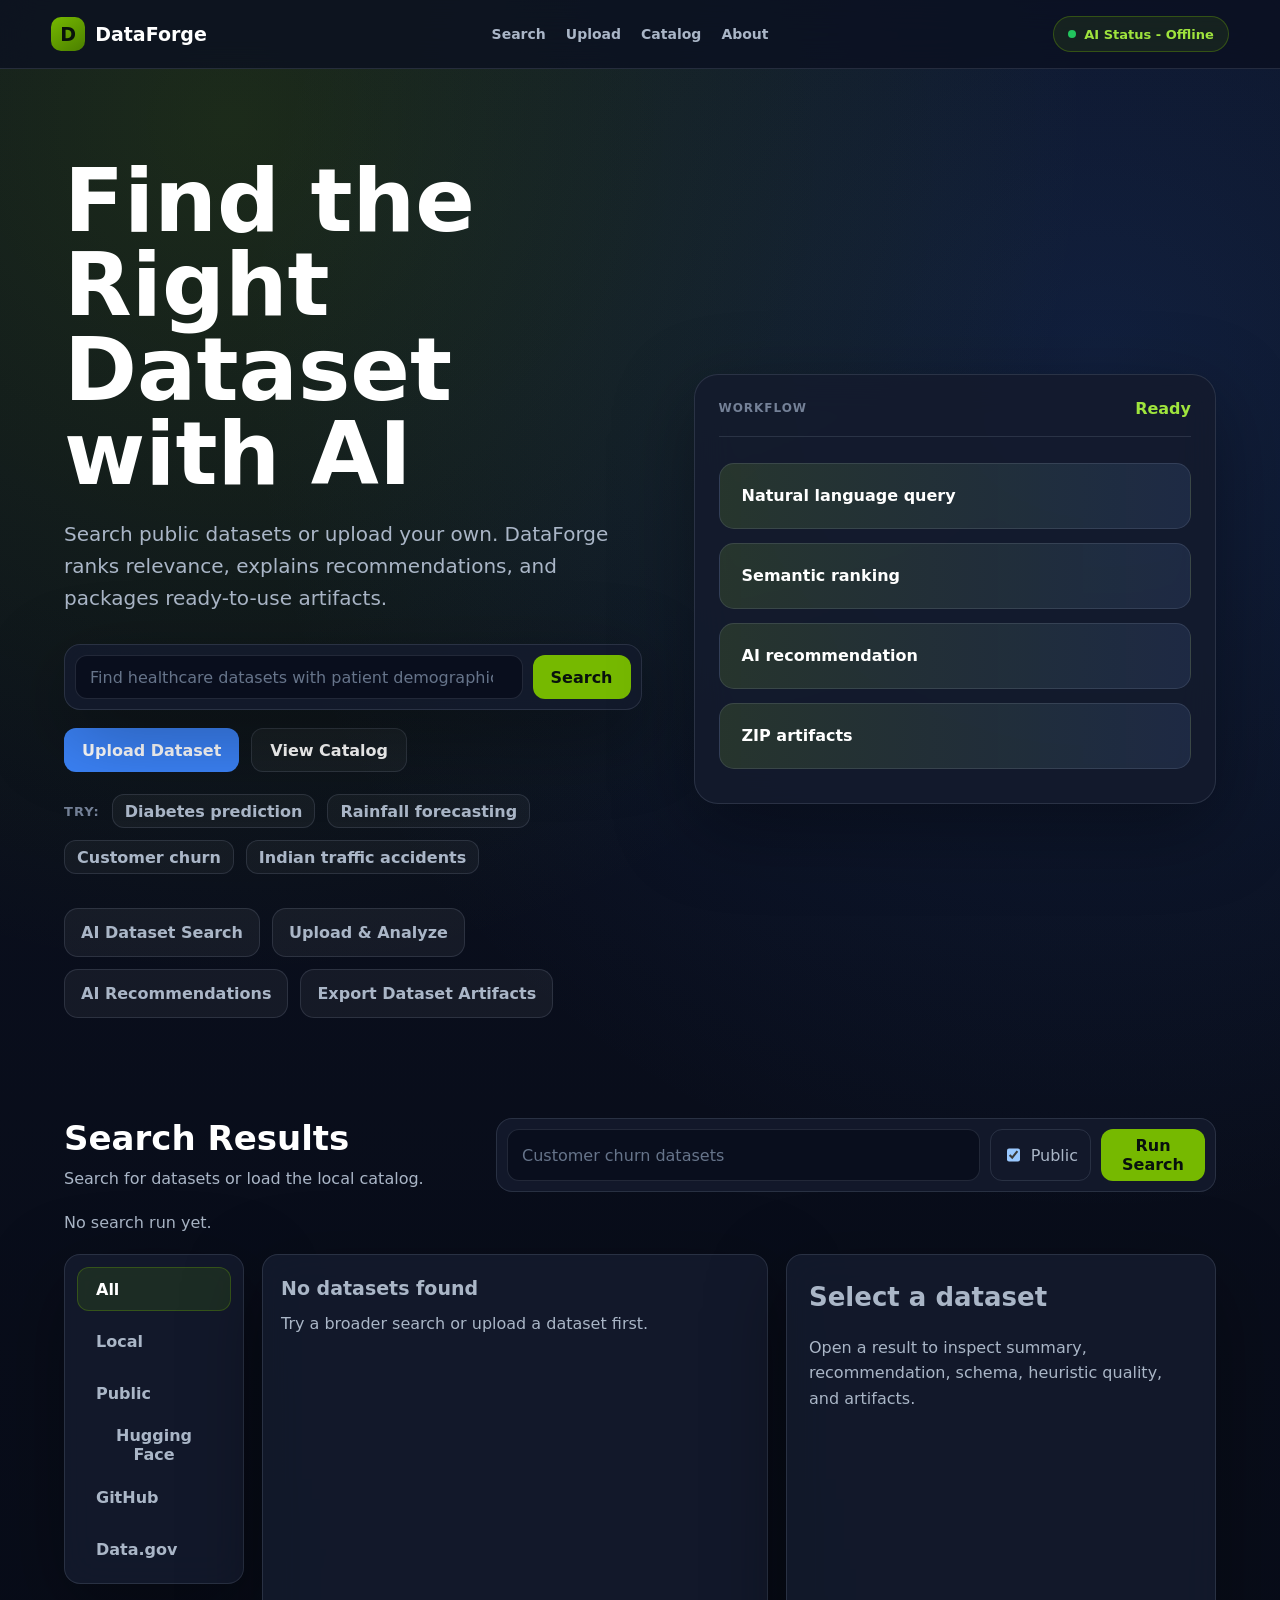
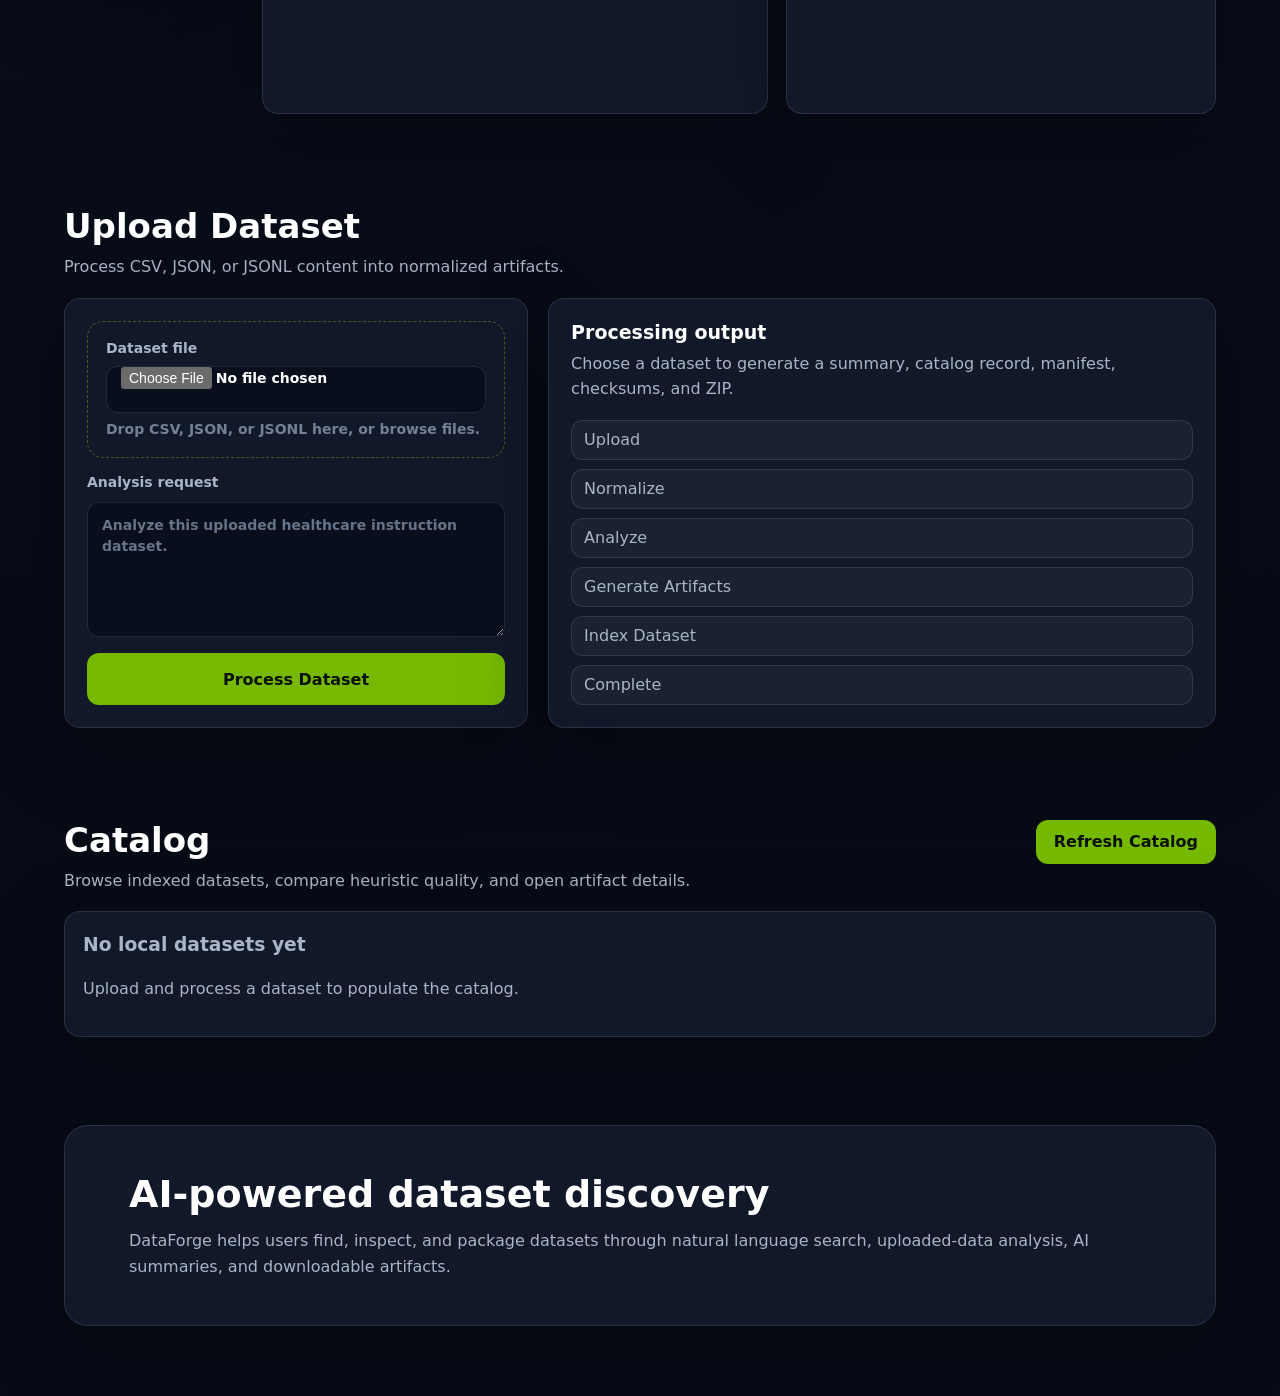
==== frontend/index.html @ 47f05fd7 "Label UI quality score as heuristic" ====
<!doctype html>
<html lang="en">
  <head>
    <meta charset="utf-8" />
    <meta name="viewport" content="width=device-width, initial-scale=1" />
    <title>DataForge</title>
    <link rel="stylesheet" href="styles.css" />
  </head>
  <body>
    <div class="app-shell">
      <header class="topbar">
        <a class="brand" href="#home" aria-label="DataForge home">
          <span class="brand-mark" aria-hidden="true">D</span>
          <span>DataForge</span>
        </a>
        <nav class="nav" aria-label="Primary navigation">
          <a href="#search">Search</a>
          <a href="#upload">Upload</a>
          <a href="#catalog">Catalog</a>
          <a href="#about">About</a>
        </nav>
        <button class="provider" id="providerStatus" type="button">AI Status - Offline Mode</button>
      </header>

      <main>
        <section class="hero" id="home">
          <div class="hero-copy">
            <h1>Find the Right Dataset with AI</h1>
            <p>
              Search public datasets or upload your own. DataForge ranks relevance,
              explains recommendations, and packages ready-to-use artifacts.
            </p>
            <form class="search-form" id="heroSearchForm">
              <label class="sr-only" for="heroQuery">Search datasets</label>
              <input
                id="heroQuery"
                name="query"
                type="search"
                placeholder="Find healthcare datasets with patient demographics"
                autocomplete="off"
              />
              <button type="submit">Search</button>
            </form>
            <div class="hero-actions">
              <a class="button secondary" href="#upload">Upload Dataset</a>
              <button class="button ghost" id="loadCatalogButton" type="button">
                View Catalog
              </button>
            </div>
            <div class="prompt-examples" aria-label="Example dataset searches">
              <span>Try:</span>
              <button type="button" data-prompt="Find datasets for diabetes prediction">
                Diabetes prediction
              </button>
              <button type="button" data-prompt="Climate datasets for rainfall forecasting">
                Rainfall forecasting
              </button>
              <button type="button" data-prompt="Customer churn datasets">
                Customer churn
              </button>
              <button type="button" data-prompt="Indian traffic accident datasets">
                Indian traffic accidents
              </button>
            </div>
            <div class="feature-strip" aria-label="DataForge capabilities">
              <div>AI Dataset Search</div>
              <div>Upload &amp; Analyze</div>
              <div>AI Recommendations</div>
              <div>Export Dataset Artifacts</div>
            </div>
          </div>
          <div class="hero-panel" aria-label="Dataset discovery workflow preview">
            <div class="panel-header">
              <span>Workflow</span>
              <strong>Ready</strong>
            </div>
            <div class="pipeline">
              <div>Natural language query</div>
              <div>Semantic ranking</div>
              <div>AI recommendation</div>
              <div>ZIP artifacts</div>
            </div>
          </div>
        </section>

        <section class="workspace" id="search">
          <div class="section-heading">
            <div>
              <h2>Search Results</h2>
              <p id="resultContext">Search for datasets or load the local catalog.</p>
            </div>
            <form class="toolbar-search" id="searchForm">
              <label class="sr-only" for="searchQuery">Search query</label>
              <input
                id="searchQuery"
                name="query"
                type="search"
                placeholder="Customer churn datasets"
                autocomplete="off"
              />
              <label class="toggle">
                <input id="includePublic" type="checkbox" checked />
                <span>Public</span>
              </label>
              <button type="submit">Run Search</button>
            </form>
          </div>
          <div class="status-line" id="searchStatus">No search run yet.</div>
          <div class="results-layout">
            <aside class="filter-sidebar" aria-label="Search filters">
              <button class="filter active" data-filter="all" type="button">All</button>
              <button class="filter" data-filter="local_upload" type="button">Local</button>
              <button class="filter" data-filter="public" type="button">Public</button>
              <button class="filter" data-filter="huggingface" type="button">Hugging Face</button>
              <button class="filter" data-filter="github" type="button">GitHub</button>
              <button class="filter" data-filter="data.gov" type="button">Data.gov</button>
            </aside>
            <div class="results-list" id="resultsList"></div>
            <aside class="details-pane" id="detailsPane">
              <div class="empty-state">
                <h3>Select a dataset</h3>
                <p>Open a result to inspect summary, recommendation, schema, heuristic quality, and artifacts.</p>
              </div>
            </aside>
          </div>
        </section>

        <section class="workspace" id="upload">
          <div class="section-heading">
            <div>
              <h2>Upload Dataset</h2>
              <p>Process CSV, JSON, or JSONL content into normalized artifacts.</p>
            </div>
          </div>
          <div class="upload-grid">
            <form class="upload-panel" id="uploadForm">
              <label class="drop-zone" id="dropZone">
                Dataset file
                <input id="datasetFile" name="file" type="file" accept=".csv,.json,.jsonl" />
                <span>Drop CSV, JSON, or JSONL here, or browse files.</span>
              </label>
              <label>
                Analysis request
                <textarea
                  id="uploadRequest"
                  rows="5"
                  placeholder="Analyze this uploaded healthcare instruction dataset."
                ></textarea>
              </label>
              <button type="submit">Process Dataset</button>
            </form>
            <div class="upload-result" id="uploadResult">
              <h3>Processing output</h3>
              <p>Choose a dataset to generate a summary, catalog record, manifest, checksums, and ZIP.</p>
              <div class="stepper" id="uploadStepper" aria-label="Upload processing steps">
                <div>Upload</div>
                <div>Normalize</div>
                <div>Analyze</div>
                <div>Generate Artifacts</div>
                <div>Index Dataset</div>
                <div>Complete</div>
              </div>
            </div>
          </div>
        </section>

        <section class="workspace" id="catalog">
          <div class="section-heading">
            <div>
              <h2>Catalog</h2>
              <p>Browse indexed datasets, compare heuristic quality, and open artifact details.</p>
            </div>
            <button id="refreshCatalogButton" type="button">Refresh Catalog</button>
          </div>
          <div class="catalog-grid" id="catalogGrid"></div>
        </section>

        <section class="workspace about" id="about">
          <div>
            <h2>AI-powered dataset discovery</h2>
            <p>
              DataForge helps users find, inspect, and package datasets through
              natural language search, uploaded-data analysis, AI summaries, and
              downloadable artifacts.
            </p>
          </div>
        </section>
      </main>
    </div>
    <div class="toast" id="toast" role="status" aria-live="polite"></div>

    <script src="app.js"></script>
  </body>
</html>
---- frontend/styles.css ----
:root {
  color-scheme: dark;
  --bg: #0b1020;
  --bg-2: #0f172a;
  --surface: rgba(20, 27, 45, 0.88);
  --surface-strong: #141b2d;
  --surface-soft: rgba(30, 41, 59, 0.76);
  --line: rgba(148, 163, 184, 0.18);
  --text: #ffffff;
  --muted: #aab6c7;
  --faint: #748197;
  --primary: #76b900;
  --primary-2: #9fe43d;
  --secondary: #3b82f6;
  --success: #22c55e;
  --warning: #f59e0b;
  --error: #ef4444;
  --shadow: 0 24px 80px rgba(0, 0, 0, 0.35);
  --radius: 16px;
  font-family:
    Inter, ui-sans-serif, system-ui, -apple-system, BlinkMacSystemFont, "Segoe UI",
    sans-serif;
}

* {
  box-sizing: border-box;
}

html {
  scroll-behavior: smooth;
}

body {
  background:
    radial-gradient(circle at 18% 4%, rgba(118, 185, 0, 0.16), transparent 28%),
    radial-gradient(circle at 86% 12%, rgba(59, 130, 246, 0.14), transparent 30%),
    linear-gradient(180deg, var(--bg), #070b16 74%);
  color: var(--text);
  margin: 0;
  min-height: 100vh;
}

button,
input,
textarea {
  font: inherit;
}

button,
.button {
  align-items: center;
  background: var(--primary);
  border: 0;
  border-radius: 12px;
  color: #08110d;
  cursor: pointer;
  display: inline-flex;
  font-weight: 800;
  justify-content: center;
  min-height: 44px;
  padding: 0 18px;
  text-decoration: none;
  transition:
    transform 180ms ease,
    box-shadow 180ms ease,
    background 180ms ease,
    border-color 180ms ease;
}

button:hover,
.button:hover {
  background: var(--primary-2);
  box-shadow: 0 14px 35px rgba(118, 185, 0, 0.24);
  transform: translateY(-1px);
}

.button.secondary {
  background: var(--secondary);
  color: #ffffff;
}

.button.ghost {
  background: rgba(255, 255, 255, 0.04);
  border: 1px solid var(--line);
  color: var(--text);
}

.app-shell {
  min-height: 100vh;
}

.topbar {
  align-items: center;
  backdrop-filter: blur(18px);
  background: rgba(11, 16, 32, 0.78);
  border-bottom: 1px solid var(--line);
  display: flex;
  gap: 28px;
  justify-content: space-between;
  padding: 16px clamp(18px, 4vw, 58px);
  position: sticky;
  top: 0;
  z-index: 20;
}

.brand {
  align-items: center;
  color: var(--text);
  display: inline-flex;
  font-size: 19px;
  font-weight: 850;
  gap: 10px;
  text-decoration: none;
}

.brand-mark {
  align-items: center;
  background: linear-gradient(145deg, var(--primary), #4b7f00);
  border-radius: 10px;
  color: #09130b;
  display: inline-flex;
  height: 34px;
  justify-content: center;
  width: 34px;
}

.nav {
  display: flex;
  gap: 20px;
}

.nav a {
  color: var(--muted);
  font-size: 14px;
  font-weight: 700;
  text-decoration: none;
  transition: color 160ms ease;
}

.nav a:hover {
  color: var(--text);
}

.provider {
  background: rgba(118, 185, 0, 0.1);
  border: 1px solid rgba(118, 185, 0, 0.32);
  border-radius: 999px;
  color: var(--primary-2);
  font-size: 13px;
  min-height: 36px;
  padding: 0 14px;
}

.provider::before {
  background: var(--success);
  border-radius: 999px;
  content: "";
  display: inline-block;
  height: 8px;
  margin-right: 8px;
  width: 8px;
}

.hero {
  display: grid;
  gap: 52px;
  grid-template-columns: minmax(0, 1.05fr) minmax(350px, 0.95fr);
  min-height: calc(100vh - 67px);
  padding: clamp(54px, 7vw, 104px) clamp(18px, 5vw, 76px) 54px;
}

.hero-copy {
  align-self: center;
}

.hero h1 {
  font-size: clamp(48px, 7vw, 88px);
  letter-spacing: 0;
  line-height: 0.96;
  margin: 0 0 22px;
  max-width: 900px;
}

.hero p {
  color: var(--muted);
  font-size: 20px;
  line-height: 1.6;
  margin: 0 0 30px;
  max-width: 690px;
}

.search-form,
.toolbar-search,
.upload-panel,
.upload-result,
.result-card,
.details-pane,
.filter-sidebar,
.hero-panel,
.catalog-card,
.about {
  backdrop-filter: blur(18px);
  background: var(--surface);
  border: 1px solid var(--line);
  box-shadow: var(--shadow);
}

.search-form,
.toolbar-search {
  border-radius: var(--radius);
  display: flex;
  gap: 10px;
  max-width: 780px;
  padding: 10px;
}

input,
textarea {
  background: rgba(8, 13, 27, 0.82);
  border: 1px solid var(--line);
  border-radius: 12px;
  color: var(--text);
  min-height: 44px;
  outline: none;
  padding: 0 14px;
  transition:
    border-color 160ms ease,
    box-shadow 160ms ease;
  width: 100%;
}

textarea {
  line-height: 1.5;
  min-height: 132px;
  padding: 12px 14px;
  resize: vertical;
}

input:focus,
textarea:focus {
  border-color: rgba(118, 185, 0, 0.75);
  box-shadow: 0 0 0 4px rgba(118, 185, 0, 0.12);
}

::placeholder {
  color: #66748a;
}

.hero-actions,
.feature-strip,
.prompt-examples,
.meta-row {
  display: flex;
  flex-wrap: wrap;
  gap: 12px;
}

.hero-actions {
  margin-top: 18px;
}

.feature-strip {
  margin-top: 34px;
}

.prompt-examples {
  align-items: center;
  color: var(--faint);
  margin-top: 22px;
}

.prompt-examples span {
  font-size: 13px;
  font-weight: 850;
  letter-spacing: 0.08em;
  text-transform: uppercase;
}

.prompt-examples button {
  background: rgba(255, 255, 255, 0.04);
  border: 1px solid var(--line);
  color: var(--muted);
  min-height: 34px;
  padding: 0 12px;
}

.prompt-examples button:hover {
  background: rgba(118, 185, 0, 0.12);
  color: var(--text);
  transform: translateY(-1px);
}

.feature-strip div {
  background: rgba(255, 255, 255, 0.05);
  border: 1px solid var(--line);
  border-radius: 14px;
  color: var(--muted);
  font-weight: 700;
  padding: 14px 16px;
}

.hero-panel {
  align-self: center;
  border-radius: 24px;
  min-height: 430px;
  overflow: hidden;
  padding: 24px;
}

.panel-header {
  align-items: center;
  border-bottom: 1px solid var(--line);
  display: flex;
  justify-content: space-between;
  padding-bottom: 18px;
}

.panel-header span {
  color: var(--faint);
  font-size: 12px;
  font-weight: 800;
  letter-spacing: 0.08em;
  text-transform: uppercase;
}

.panel-header strong {
  color: var(--primary-2);
}

.pipeline {
  display: grid;
  gap: 14px;
  margin-top: 26px;
}

.pipeline div {
  background:
    linear-gradient(90deg, rgba(118, 185, 0, 0.12), rgba(59, 130, 246, 0.08)),
    rgba(255, 255, 255, 0.04);
  border: 1px solid var(--line);
  border-radius: 15px;
  font-weight: 800;
  min-height: 66px;
  padding: 22px;
}

.workspace {
  padding: 46px clamp(18px, 5vw, 76px);
}

.section-heading {
  align-items: flex-start;
  display: flex;
  gap: 24px;
  justify-content: space-between;
  margin-bottom: 18px;
}

.section-heading h2 {
  font-size: 34px;
  letter-spacing: 0;
  margin: 0 0 8px;
}

.section-heading p,
.status-line,
.result-card p,
.upload-result p,
.empty-state,
.about p {
  color: var(--muted);
  line-height: 1.6;
  margin: 0;
}

.toolbar-search {
  box-shadow: none;
  min-width: min(720px, 100%);
}

.toggle {
  align-items: center;
  border: 1px solid var(--line);
  border-radius: 12px;
  color: var(--muted);
  display: inline-flex;
  gap: 8px;
  min-height: 44px;
  padding: 0 12px;
  white-space: nowrap;
}

.results-layout {
  display: grid;
  gap: 18px;
  grid-template-columns: 180px minmax(0, 1fr) minmax(350px, 430px);
  margin-top: 18px;
}

.filter-sidebar {
  align-self: start;
  border-radius: var(--radius);
  display: grid;
  gap: 8px;
  padding: 12px;
  position: sticky;
  top: 88px;
}

.filter {
  background: transparent;
  border: 1px solid transparent;
  color: var(--muted);
  justify-content: flex-start;
}

.filter.active,
.filter:hover {
  background: rgba(118, 185, 0, 0.12);
  border-color: rgba(118, 185, 0, 0.28);
  color: var(--text);
  box-shadow: none;
  transform: none;
}

.results-list {
  display: grid;
  gap: 14px;
}

.result-card,
.details-pane,
.upload-panel,
.upload-result,
.catalog-card {
  border-radius: var(--radius);
}

.result-card {
  cursor: pointer;
  padding: 18px;
  transition:
    border-color 180ms ease,
    transform 180ms ease,
    background 180ms ease;
}

.result-card:hover,
.result-card.active {
  background: rgba(20, 27, 45, 0.98);
  border-color: rgba(118, 185, 0, 0.55);
  transform: translateY(-1px);
}

.result-top {
  align-items: flex-start;
  display: flex;
  gap: 12px;
  justify-content: space-between;
}

.result-card h3,
.upload-result h3 {
  font-size: 19px;
  margin: 0 0 8px;
}

.score {
  background: rgba(118, 185, 0, 0.12);
  border: 1px solid rgba(118, 185, 0, 0.28);
  border-radius: 12px;
  color: var(--primary-2);
  font-weight: 850;
  padding: 8px 10px;
  white-space: nowrap;
}

.meta-row {
  color: var(--faint);
  font-size: 13px;
  margin-top: 12px;
}

.tag {
  background: rgba(59, 130, 246, 0.12);
  border: 1px solid rgba(59, 130, 246, 0.22);
  border-radius: 999px;
  color: #bfdbfe;
  display: inline-flex;
  font-size: 12px;
  font-weight: 750;
  padding: 5px 8px;
}

.details-pane {
  align-self: start;
  min-height: 460px;
  padding: 22px;
  position: sticky;
  top: 88px;
}

.details-pane h3 {
  font-size: 26px;
  margin: 0 0 12px;
}

.tabs {
  display: flex;
  flex-wrap: wrap;
  gap: 8px;
  margin: 16px 0;
}

.tab {
  background: rgba(255, 255, 255, 0.04);
  border: 1px solid var(--line);
  color: var(--muted);
  min-height: 34px;
  padding: 0 10px;
}

.tab.active {
  background: rgba(118, 185, 0, 0.12);
  color: var(--primary-2);
}

.detail-section {
  border-top: 1px solid var(--line);
  margin-top: 16px;
  padding-top: 16px;
}

.detail-section h4 {
  color: var(--faint);
  font-size: 12px;
  letter-spacing: 0.08em;
  margin: 0 0 10px;
  text-transform: uppercase;
}

.metric-grid {
  display: grid;
  gap: 10px;
  grid-template-columns: repeat(2, minmax(0, 1fr));
}

.metric {
  background: rgba(255, 255, 255, 0.04);
  border: 1px solid var(--line);
  border-radius: 12px;
  padding: 12px;
}

.metric span {
  color: var(--faint);
  display: block;
  font-size: 12px;
  margin-bottom: 6px;
}

.metric strong {
  color: var(--text);
  font-size: 18px;
}

.schema-list {
  display: grid;
  gap: 8px;
}

.schema-row {
  align-items: center;
  background: rgba(255, 255, 255, 0.04);
  border: 1px solid var(--line);
  border-radius: 12px;
  display: flex;
  gap: 12px;
  justify-content: space-between;
  padding: 9px 10px;
}

.artifact-links {
  display: grid;
  gap: 10px;
}

.artifact-links a {
  color: #bfdbfe;
  font-weight: 800;
  overflow-wrap: anywhere;
}

.upload-grid {
  display: grid;
  gap: 20px;
  grid-template-columns: minmax(0, 0.82fr) minmax(340px, 1.18fr);
}

.upload-panel,
.upload-result {
  padding: 22px;
}

.upload-panel {
  display: grid;
  gap: 16px;
}

.upload-panel label {
  color: var(--muted);
  display: grid;
  font-size: 14px;
  font-weight: 800;
  gap: 8px;
}

.drop-zone {
  border: 1px dashed rgba(118, 185, 0, 0.45);
  border-radius: var(--radius);
  padding: 18px;
}

.drop-zone span {
  color: var(--faint);
  font-weight: 650;
}

.stepper {
  display: grid;
  gap: 9px;
  margin-top: 18px;
}

.stepper div {
  align-items: center;
  background: rgba(255, 255, 255, 0.04);
  border: 1px solid var(--line);
  border-radius: 12px;
  color: var(--muted);
  display: flex;
  min-height: 40px;
  padding: 0 12px;
}

.stepper div.done {
  border-color: rgba(118, 185, 0, 0.42);
  color: var(--primary-2);
}

.stepper div.active {
  animation: pulseStep 900ms ease-in-out infinite alternate;
  border-color: rgba(245, 158, 11, 0.52);
  color: var(--warning);
}

.catalog-grid {
  display: grid;
  gap: 16px;
  grid-template-columns: repeat(auto-fit, minmax(270px, 1fr));
}

.catalog-card {
  padding: 18px;
}

.catalog-card h3 {
  margin: 0 0 8px;
}

.about {
  border-radius: 24px;
  margin: 42px clamp(18px, 5vw, 76px) 70px;
}

.about h2 {
  font-size: 38px;
  margin: 0 0 12px;
}

.error {
  color: var(--error);
}

.toast {
  background: rgba(20, 27, 45, 0.96);
  border: 1px solid var(--line);
  border-radius: 14px;
  bottom: 22px;
  box-shadow: var(--shadow);
  color: var(--text);
  opacity: 0;
  padding: 14px 16px;
  pointer-events: none;
  position: fixed;
  right: 22px;
  transform: translateY(12px);
  transition:
    opacity 180ms ease,
    transform 180ms ease;
  z-index: 30;
}

.toast.show {
  opacity: 1;
  transform: translateY(0);
}

.toast.error {
  border-color: rgba(239, 68, 68, 0.42);
}

@keyframes pulseStep {
  from {
    background: rgba(255, 255, 255, 0.04);
  }
  to {
    background: rgba(245, 158, 11, 0.14);
  }
}

.sr-only {
  height: 1px;
  margin: -1px;
  overflow: hidden;
  position: absolute;
  width: 1px;
}

@media (max-width: 1120px) {
  .results-layout {
    grid-template-columns: 1fr;
  }

  .filter-sidebar,
  .details-pane {
    position: static;
  }

  .filter-sidebar {
    display: flex;
    flex-wrap: wrap;
  }
}

@media (max-width: 940px) {
  .topbar,
  .section-heading {
    align-items: stretch;
    flex-direction: column;
  }

  .hero,
  .upload-grid {
    grid-template-columns: 1fr;
  }

  .hero {
    min-height: auto;
  }

  .toolbar-search,
  .search-form {
    flex-direction: column;
  }
}

@media (max-width: 620px) {
  .nav {
    flex-wrap: wrap;
  }

  .hero h1 {
    font-size: 44px;
  }

  .hero p {
    font-size: 17px;
  }

  .metric-grid {
    grid-template-columns: 1fr;
  }
}
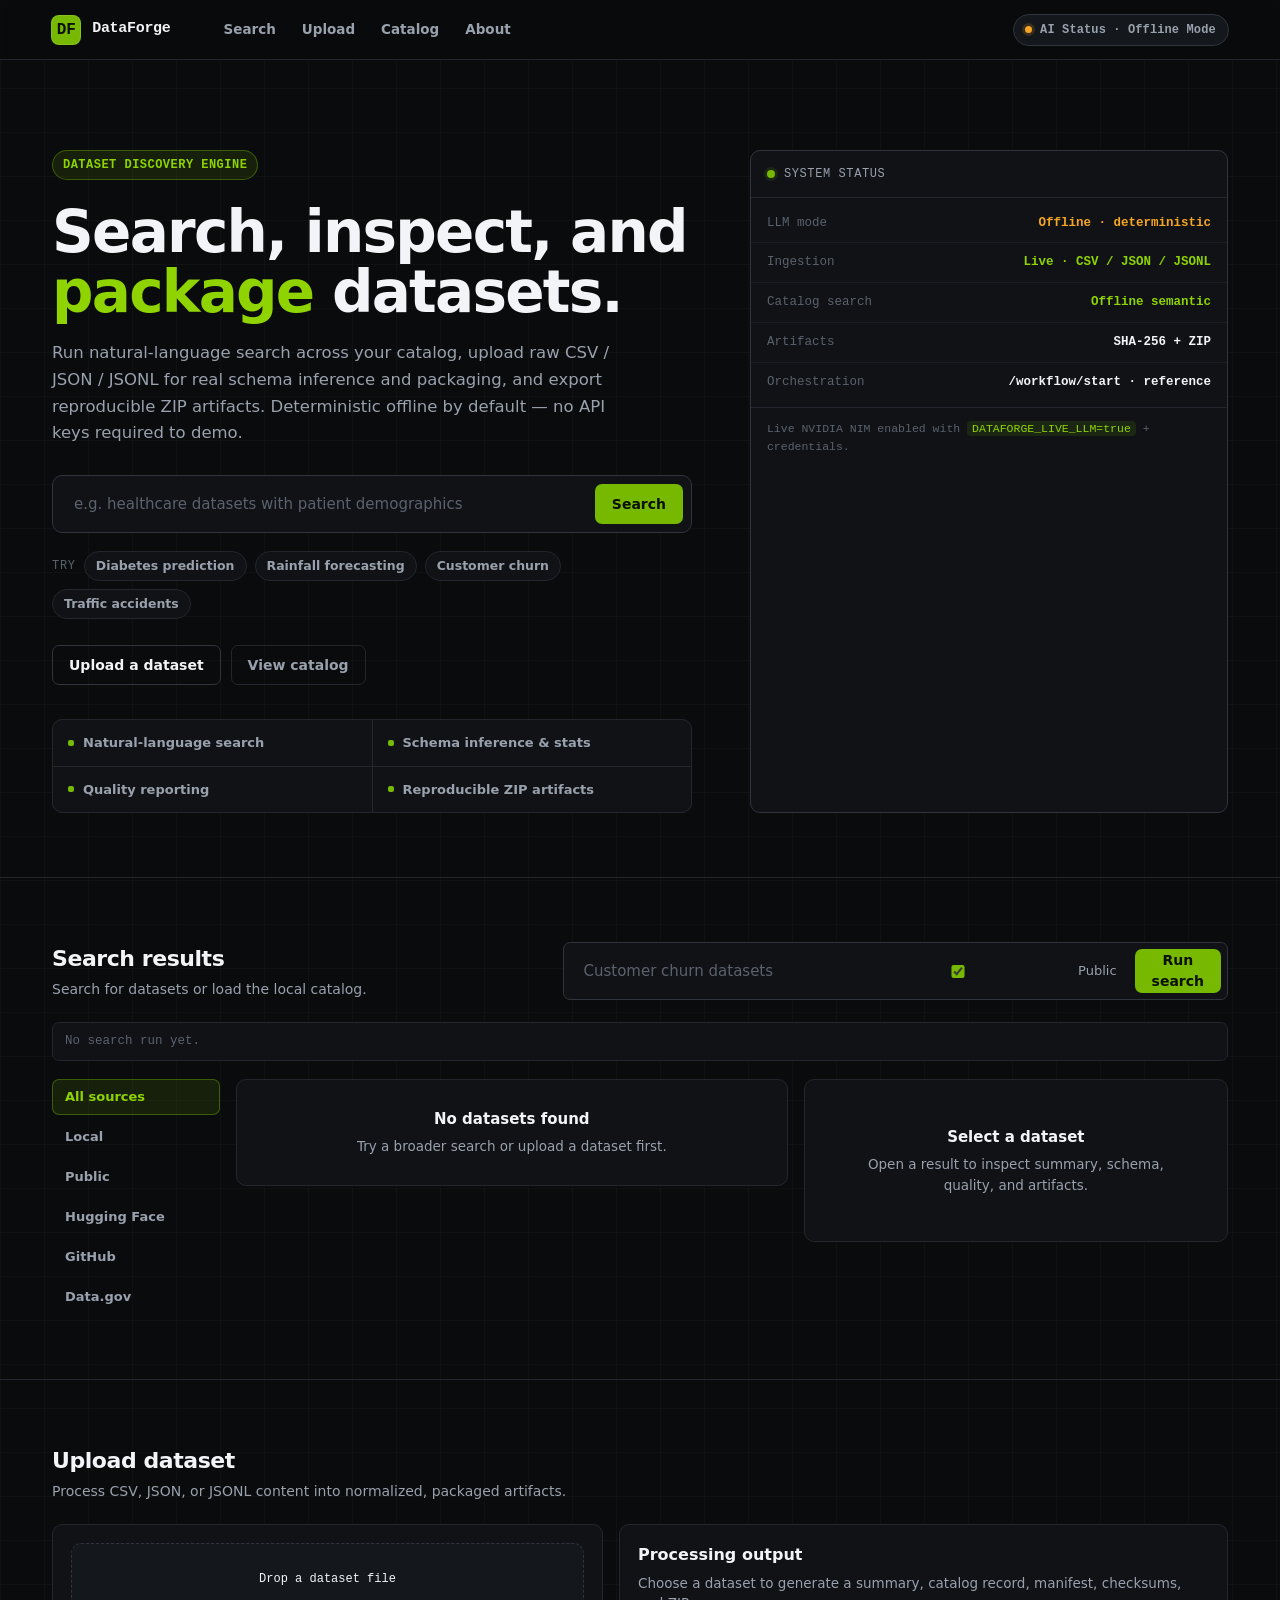
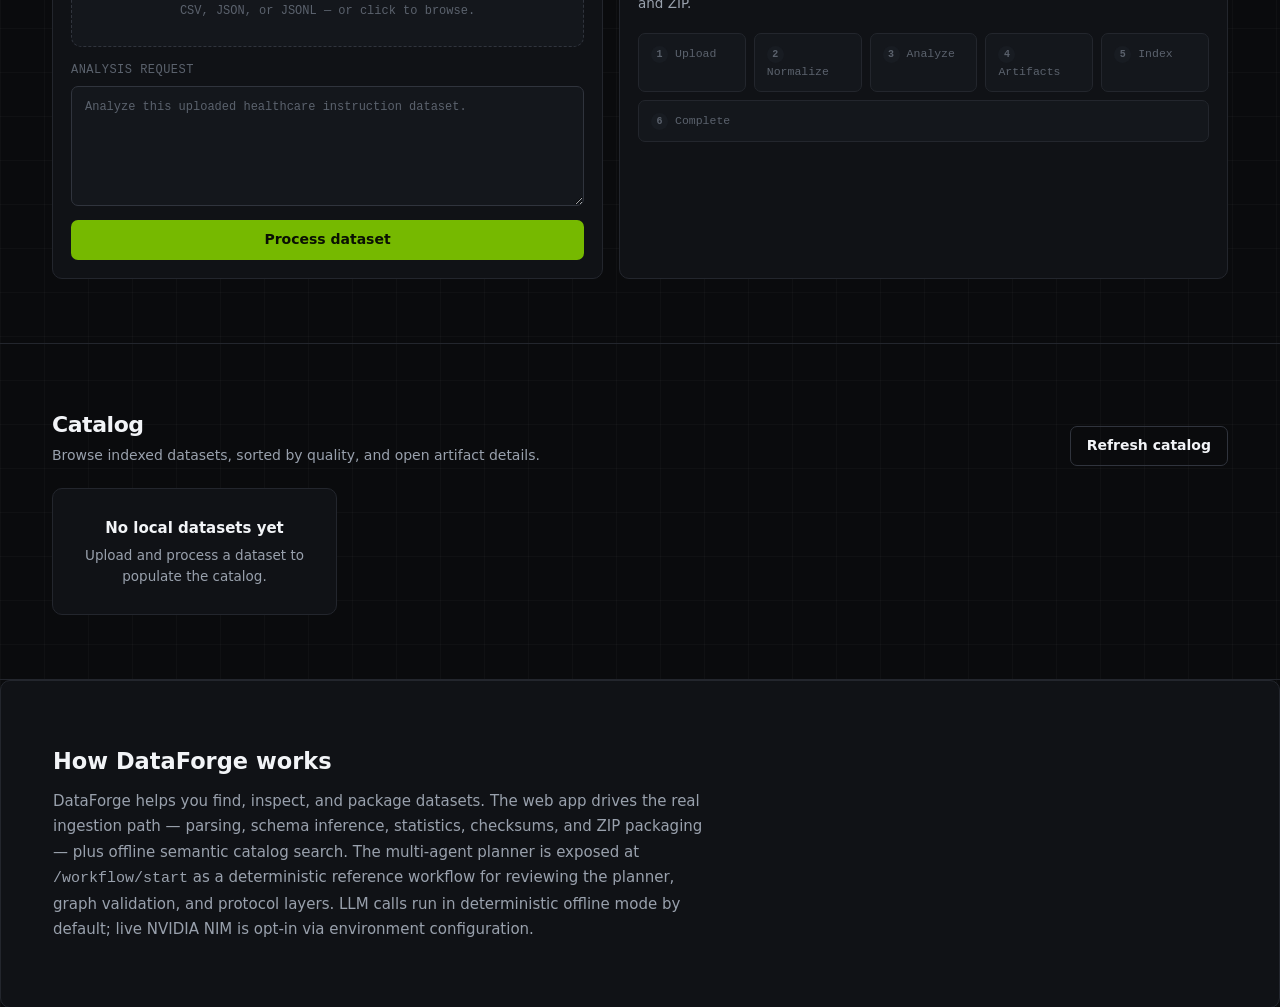
==== commit 3b182a5e: "Wire advanced AI skills and frontend demo polish" ====
--- a/frontend/index.html
+++ b/frontend/index.html
@@ -3,14 +3,15 @@
   <head>
     <meta charset="utf-8" />
     <meta name="viewport" content="width=device-width, initial-scale=1" />
-    <title>DataForge</title>
+    <title>DataForge · Dataset discovery & packaging</title>
+    <meta name="description" content="Search, inspect, and package datasets. Offline-deterministic by default, with an optional live NVIDIA NIM path." />
     <link rel="stylesheet" href="styles.css" />
   </head>
   <body>
     <div class="app-shell">
       <header class="topbar">
         <a class="brand" href="#home" aria-label="DataForge home">
-          <span class="brand-mark" aria-hidden="true">D</span>
+          <span class="brand-mark" aria-hidden="true">DF</span>
           <span>DataForge</span>
         </a>
         <nav class="nav" aria-label="Primary navigation">
@@ -19,96 +20,83 @@
           <a href="#catalog">Catalog</a>
           <a href="#about">About</a>
         </nav>
-        <button class="provider" id="providerStatus" type="button">AI Status - Offline Mode</button>
+        <button class="provider" id="providerStatus" data-mode="offline" type="button" title="LLM provider status">AI Status · Offline Mode</button>
       </header>
 
       <main>
         <section class="hero" id="home">
           <div class="hero-copy">
-            <h1>Find the Right Dataset with AI</h1>
+            <span class="eyebrow">Dataset discovery engine</span>
+            <h1>Search, inspect, and <em>package</em> datasets.</h1>
             <p>
-              Search public datasets or upload your own. DataForge ranks relevance,
-              explains recommendations, and packages ready-to-use artifacts.
+              Run natural-language search across your catalog, upload raw CSV / JSON / JSONL
+              for real schema inference and packaging, and export reproducible ZIP artifacts.
+              Deterministic offline by default — no API keys required to demo.
             </p>
-            <form class="search-form" id="heroSearchForm">
+            <form class="cmdbar" id="heroSearchForm">
               <label class="sr-only" for="heroQuery">Search datasets</label>
               <input
                 id="heroQuery"
                 name="query"
                 type="search"
-                placeholder="Find healthcare datasets with patient demographics"
+                placeholder="e.g. healthcare datasets with patient demographics"
                 autocomplete="off"
               />
               <button type="submit">Search</button>
             </form>
+            <div class="prompt-examples" aria-label="Example dataset searches">
+              <span>Try</span>
+              <button type="button" data-prompt="Find datasets for diabetes prediction">Diabetes prediction</button>
+              <button type="button" data-prompt="Climate datasets for rainfall forecasting">Rainfall forecasting</button>
+              <button type="button" data-prompt="Customer churn datasets">Customer churn</button>
+              <button type="button" data-prompt="Indian traffic accident datasets">Traffic accidents</button>
+            </div>
             <div class="hero-actions">
-              <a class="button secondary" href="#upload">Upload Dataset</a>
-              <button class="button ghost" id="loadCatalogButton" type="button">
-                View Catalog
-              </button>
-            </div>
-            <div class="prompt-examples" aria-label="Example dataset searches">
-              <span>Try:</span>
-              <button type="button" data-prompt="Find datasets for diabetes prediction">
-                Diabetes prediction
-              </button>
-              <button type="button" data-prompt="Climate datasets for rainfall forecasting">
-                Rainfall forecasting
-              </button>
-              <button type="button" data-prompt="Customer churn datasets">
-                Customer churn
-              </button>
-              <button type="button" data-prompt="Indian traffic accident datasets">
-                Indian traffic accidents
-              </button>
+              <a class="button secondary" href="#upload">Upload a dataset</a>
+              <button class="button ghost" id="loadCatalogButton" type="button">View catalog</button>
             </div>
             <div class="feature-strip" aria-label="DataForge capabilities">
-              <div>AI Dataset Search</div>
-              <div>Upload &amp; Analyze</div>
-              <div>AI Recommendations</div>
-              <div>Export Dataset Artifacts</div>
+              <div>Natural-language search</div>
+              <div>Schema inference & stats</div>
+              <div>Quality reporting</div>
+              <div>Reproducible ZIP artifacts</div>
             </div>
           </div>
-          <div class="hero-panel" aria-label="Dataset discovery workflow preview">
-            <div class="panel-header">
-              <span>Workflow</span>
-              <strong>Ready</strong>
+          <aside class="status-card" aria-label="System status">
+            <div class="status-head"><span class="dot"></span> System status</div>
+            <ul>
+              <li><span>LLM mode</span><b class="warn" id="heroLlmMode">Offline · deterministic</b></li>
+              <li><span>Ingestion</span><b class="ok">Live · CSV / JSON / JSONL</b></li>
+              <li><span>Catalog search</span><b class="ok">Offline semantic</b></li>
+              <li><span>Artifacts</span><b>SHA-256 + ZIP</b></li>
+              <li><span>Orchestration</span><b>/workflow/start · reference</b></li>
+            </ul>
+            <div class="status-foot">
+              Live NVIDIA NIM enabled with <code>DATAFORGE_LIVE_LLM=true</code> + credentials.
             </div>
-            <div class="pipeline">
-              <div>Natural language query</div>
-              <div>Semantic ranking</div>
-              <div>AI recommendation</div>
-              <div>ZIP artifacts</div>
-            </div>
-          </div>
+          </aside>
         </section>
 
         <section class="workspace" id="search">
           <div class="section-heading">
             <div>
-              <h2>Search Results</h2>
+              <h2>Search results</h2>
               <p id="resultContext">Search for datasets or load the local catalog.</p>
             </div>
             <form class="toolbar-search" id="searchForm">
               <label class="sr-only" for="searchQuery">Search query</label>
-              <input
-                id="searchQuery"
-                name="query"
-                type="search"
-                placeholder="Customer churn datasets"
-                autocomplete="off"
-              />
+              <input id="searchQuery" name="query" type="search" placeholder="Customer churn datasets" autocomplete="off" />
               <label class="toggle">
                 <input id="includePublic" type="checkbox" checked />
                 <span>Public</span>
               </label>
-              <button type="submit">Run Search</button>
+              <button type="submit">Run search</button>
             </form>
           </div>
           <div class="status-line" id="searchStatus">No search run yet.</div>
           <div class="results-layout">
-            <aside class="filter-sidebar" aria-label="Search filters">
-              <button class="filter active" data-filter="all" type="button">All</button>
+            <aside class="filter-rail" aria-label="Search filters">
+              <button class="filter active" data-filter="all" type="button">All sources</button>
               <button class="filter" data-filter="local_upload" type="button">Local</button>
               <button class="filter" data-filter="public" type="button">Public</button>
               <button class="filter" data-filter="huggingface" type="button">Hugging Face</button>
@@ -119,7 +107,7 @@
             <aside class="details-pane" id="detailsPane">
               <div class="empty-state">
                 <h3>Select a dataset</h3>
-                <p>Open a result to inspect summary, recommendation, schema, heuristic quality, and artifacts.</p>
+                <p>Open a result to inspect summary, schema, quality, and artifacts.</p>
               </div>
             </aside>
           </div>
@@ -128,26 +116,22 @@
         <section class="workspace" id="upload">
           <div class="section-heading">
             <div>
-              <h2>Upload Dataset</h2>
-              <p>Process CSV, JSON, or JSONL content into normalized artifacts.</p>
+              <h2>Upload dataset</h2>
+              <p>Process CSV, JSON, or JSONL content into normalized, packaged artifacts.</p>
             </div>
           </div>
           <div class="upload-grid">
             <form class="upload-panel" id="uploadForm">
               <label class="drop-zone" id="dropZone">
-                Dataset file
+                Drop a dataset file
                 <input id="datasetFile" name="file" type="file" accept=".csv,.json,.jsonl" />
-                <span>Drop CSV, JSON, or JSONL here, or browse files.</span>
+                <span>CSV, JSON, or JSONL — or click to browse.</span>
               </label>
               <label>
                 Analysis request
-                <textarea
-                  id="uploadRequest"
-                  rows="5"
-                  placeholder="Analyze this uploaded healthcare instruction dataset."
-                ></textarea>
+                <textarea id="uploadRequest" rows="5" placeholder="Analyze this uploaded healthcare instruction dataset."></textarea>
               </label>
-              <button type="submit">Process Dataset</button>
+              <button type="submit">Process dataset</button>
             </form>
             <div class="upload-result" id="uploadResult">
               <h3>Processing output</h3>
@@ -156,8 +140,8 @@
                 <div>Upload</div>
                 <div>Normalize</div>
                 <div>Analyze</div>
-                <div>Generate Artifacts</div>
-                <div>Index Dataset</div>
+                <div>Artifacts</div>
+                <div>Index</div>
                 <div>Complete</div>
               </div>
             </div>
@@ -168,22 +152,23 @@
           <div class="section-heading">
             <div>
               <h2>Catalog</h2>
-              <p>Browse indexed datasets, compare heuristic quality, and open artifact details.</p>
+              <p>Browse indexed datasets, sorted by quality, and open artifact details.</p>
             </div>
-            <button id="refreshCatalogButton" type="button">Refresh Catalog</button>
+            <button class="button secondary" id="refreshCatalogButton" type="button">Refresh catalog</button>
           </div>
           <div class="catalog-grid" id="catalogGrid"></div>
         </section>
 
         <section class="workspace about" id="about">
-          <div>
-            <h2>AI-powered dataset discovery</h2>
-            <p>
-              DataForge helps users find, inspect, and package datasets through
-              natural language search, uploaded-data analysis, AI summaries, and
-              downloadable artifacts.
-            </p>
-          </div>
+          <h2>How DataForge works</h2>
+          <p>
+            DataForge helps you find, inspect, and package datasets. The web app drives the real
+            ingestion path — parsing, schema inference, statistics, checksums, and ZIP packaging —
+            plus offline semantic catalog search. The multi-agent planner is exposed at
+            <code>/workflow/start</code> as a deterministic reference workflow for reviewing the
+            planner, graph validation, and protocol layers. LLM calls run in deterministic offline
+            mode by default; live NVIDIA NIM is opt-in via environment configuration.
+          </p>
         </section>
       </main>
     </div>
--- a/frontend/styles.css
+++ b/frontend/styles.css
@@ -1,784 +1,330 @@
 :root {
   color-scheme: dark;
-  --bg: #0b1020;
-  --bg-2: #0f172a;
-  --surface: rgba(20, 27, 45, 0.88);
-  --surface-strong: #141b2d;
-  --surface-soft: rgba(30, 41, 59, 0.76);
-  --line: rgba(148, 163, 184, 0.18);
-  --text: #ffffff;
-  --muted: #aab6c7;
-  --faint: #748197;
-  --primary: #76b900;
-  --primary-2: #9fe43d;
-  --secondary: #3b82f6;
-  --success: #22c55e;
-  --warning: #f59e0b;
-  --error: #ef4444;
-  --shadow: 0 24px 80px rgba(0, 0, 0, 0.35);
-  --radius: 16px;
-  font-family:
-    Inter, ui-sans-serif, system-ui, -apple-system, BlinkMacSystemFont, "Segoe UI",
-    sans-serif;
-}
-
-* {
-  box-sizing: border-box;
-}
-
-html {
-  scroll-behavior: smooth;
-}
+  --bg: #0a0b0d;
+  --bg-grid: rgba(255, 255, 255, 0.022);
+  --panel: #101216;
+  --panel-2: #14171c;
+  --panel-3: #181c22;
+  --line: #23262d;
+  --line-strong: #30343d;
+  --text: #f2f4f7;
+  --muted: #99a1ad;
+  --faint: #5b626d;
+  --accent: #76b900;
+  --accent-2: #8fd400;
+  --accent-ink: #0a1003;
+  --accent-soft: rgba(118, 185, 0, 0.12);
+  --accent-line: rgba(118, 185, 0, 0.4);
+  --blue: #5b8cff;
+  --amber: #f5a623;
+  --danger: #ff5f5f;
+  --radius: 10px;
+  --radius-sm: 7px;
+  --sans: ui-sans-serif, system-ui, -apple-system, "Segoe UI", Roboto, Helvetica, Arial, sans-serif;
+  --mono: ui-monospace, "SF Mono", "JetBrains Mono", "Cascadia Code", "Roboto Mono", Menlo, Consolas, monospace;
+  font-family: var(--sans);
+}
+
+* { box-sizing: border-box; }
+html { scroll-behavior: smooth; }
 
 body {
-  background:
-    radial-gradient(circle at 18% 4%, rgba(118, 185, 0, 0.16), transparent 28%),
-    radial-gradient(circle at 86% 12%, rgba(59, 130, 246, 0.14), transparent 30%),
-    linear-gradient(180deg, var(--bg), #070b16 74%);
-  color: var(--text);
   margin: 0;
   min-height: 100vh;
-}
-
-button,
-input,
-textarea {
-  font: inherit;
-}
-
-button,
-.button {
+  color: var(--text);
+  background-color: var(--bg);
+  background-image:
+    linear-gradient(var(--bg-grid) 1px, transparent 1px),
+    linear-gradient(90deg, var(--bg-grid) 1px, transparent 1px);
+  background-size: 44px 44px;
+  -webkit-font-smoothing: antialiased;
+  text-rendering: optimizeLegibility;
+  font-size: 15px;
+  line-height: 1.5;
+}
+
+button, input, textarea { font: inherit; color: inherit; }
+
+.sr-only {
+  position: absolute; width: 1px; height: 1px; padding: 0; margin: -1px;
+  overflow: hidden; clip: rect(0 0 0 0); white-space: nowrap; border: 0;
+}
+
+/* ---------- buttons ---------- */
+button, .button {
+  display: inline-flex; align-items: center; justify-content: center; gap: 8px;
+  min-height: 40px; padding: 0 16px;
+  border: 1px solid var(--line-strong);
+  border-radius: var(--radius-sm);
+  background: var(--panel-3);
+  color: var(--text);
+  font-weight: 600; font-size: 14px;
+  cursor: pointer; text-decoration: none;
+  transition: background 140ms ease, border-color 140ms ease, transform 80ms ease, color 140ms ease;
+}
+button:hover, .button:hover { background: var(--panel-2); border-color: var(--faint); }
+button:active, .button:active { transform: translateY(1px); }
+
+form > button[type="submit"], .button.primary, .cmdbar button[type="submit"], .toolbar-search button[type="submit"], .upload-panel button[type="submit"] {
+  background: var(--accent); color: var(--accent-ink); border-color: transparent; font-weight: 700;
+}
+form > button[type="submit"]:hover, .button.primary:hover, .cmdbar button[type="submit"]:hover, .toolbar-search button[type="submit"]:hover, .upload-panel button[type="submit"]:hover {
+  background: var(--accent-2); border-color: transparent;
+}
+.button.secondary { background: transparent; border-color: var(--line-strong); color: var(--text); }
+.button.secondary:hover { border-color: var(--accent-line); color: var(--accent-2); }
+.button.ghost { background: transparent; border-color: var(--line); color: var(--muted); }
+.button.ghost:hover { color: var(--text); border-color: var(--faint); }
+
+/* ---------- shell + topbar ---------- */
+.app-shell { min-height: 100vh; }
+
+.topbar {
+  position: sticky; top: 0; z-index: 30;
+  display: flex; align-items: center; gap: 28px; justify-content: space-between;
+  padding: 0 clamp(18px, 4vw, 52px); height: 60px;
+  background: rgba(10, 11, 13, 0.85);
+  backdrop-filter: blur(8px);
+  border-bottom: 1px solid var(--line);
+}
+.brand { display: inline-flex; align-items: center; gap: 11px; color: var(--text); text-decoration: none; font-weight: 700; font-size: 15px; letter-spacing: -0.01em; }
+.brand-mark {
+  display: inline-flex; align-items: center; justify-content: center;
+  width: 30px; height: 30px; border-radius: 8px;
+  background: var(--accent); color: var(--accent-ink);
+  font-family: var(--mono); font-weight: 800; font-size: 16px;
+  box-shadow: inset 0 0 0 1px rgba(255,255,255,0.12);
+}
+.brand span:last-child { font-family: var(--mono); letter-spacing: -0.02em; }
+
+.nav { display: flex; gap: 4px; margin-right: auto; margin-left: 14px; }
+.nav a {
+  color: var(--muted); font-size: 13.5px; font-weight: 550; text-decoration: none;
+  padding: 7px 11px; border-radius: 6px; transition: color 140ms ease, background 140ms ease;
+}
+.nav a:hover { color: var(--text); background: var(--panel-2); }
+
+.provider {
+  min-height: 32px; padding: 0 12px 0 11px; gap: 8px;
+  border-radius: 999px; font-family: var(--mono); font-size: 12px; font-weight: 600;
+  background: var(--panel-2); border: 1px solid var(--line-strong); color: var(--muted);
+  letter-spacing: 0.01em;
+}
+.provider::before {
+  content: ""; width: 7px; height: 7px; border-radius: 999px;
+  background: var(--amber); box-shadow: 0 0 0 3px rgba(245, 166, 35, 0.16);
+}
+.provider[data-mode="live"] { color: var(--accent-2); border-color: var(--accent-line); }
+.provider[data-mode="live"]::before { background: var(--accent); box-shadow: 0 0 0 3px var(--accent-soft); }
+
+/* ---------- hero ---------- */
+.hero {
+  display: grid; gap: clamp(28px, 4vw, 64px);
+  grid-template-columns: minmax(0, 1.15fr) minmax(300px, 0.85fr);
   align-items: center;
-  background: var(--primary);
-  border: 0;
-  border-radius: 12px;
-  color: #08110d;
-  cursor: pointer;
-  display: inline-flex;
-  font-weight: 800;
-  justify-content: center;
-  min-height: 44px;
-  padding: 0 18px;
-  text-decoration: none;
-  transition:
-    transform 180ms ease,
-    box-shadow 180ms ease,
-    background 180ms ease,
-    border-color 180ms ease;
-}
-
-button:hover,
-.button:hover {
-  background: var(--primary-2);
-  box-shadow: 0 14px 35px rgba(118, 185, 0, 0.24);
-  transform: translateY(-1px);
-}
-
-.button.secondary {
-  background: var(--secondary);
-  color: #ffffff;
-}
-
-.button.ghost {
-  background: rgba(255, 255, 255, 0.04);
-  border: 1px solid var(--line);
-  color: var(--text);
-}
-
-.app-shell {
-  min-height: 100vh;
-}
-
-.topbar {
-  align-items: center;
-  backdrop-filter: blur(18px);
-  background: rgba(11, 16, 32, 0.78);
+  padding: clamp(48px, 7vw, 96px) clamp(18px, 5vw, 52px) clamp(40px, 5vw, 64px);
   border-bottom: 1px solid var(--line);
-  display: flex;
-  gap: 28px;
-  justify-content: space-between;
-  padding: 16px clamp(18px, 4vw, 58px);
-  position: sticky;
-  top: 0;
-  z-index: 20;
-}
-
-.brand {
-  align-items: center;
-  color: var(--text);
-  display: inline-flex;
-  font-size: 19px;
-  font-weight: 850;
-  gap: 10px;
-  text-decoration: none;
-}
-
-.brand-mark {
-  align-items: center;
-  background: linear-gradient(145deg, var(--primary), #4b7f00);
-  border-radius: 10px;
-  color: #09130b;
-  display: inline-flex;
-  height: 34px;
-  justify-content: center;
-  width: 34px;
-}
-
-.nav {
-  display: flex;
-  gap: 20px;
-}
-
-.nav a {
-  color: var(--muted);
-  font-size: 14px;
-  font-weight: 700;
-  text-decoration: none;
-  transition: color 160ms ease;
-}
-
-.nav a:hover {
-  color: var(--text);
-}
-
-.provider {
-  background: rgba(118, 185, 0, 0.1);
-  border: 1px solid rgba(118, 185, 0, 0.32);
-  border-radius: 999px;
-  color: var(--primary-2);
-  font-size: 13px;
-  min-height: 36px;
-  padding: 0 14px;
-}
-
-.provider::before {
-  background: var(--success);
-  border-radius: 999px;
-  content: "";
-  display: inline-block;
-  height: 8px;
-  margin-right: 8px;
-  width: 8px;
-}
-
-.hero {
-  display: grid;
-  gap: 52px;
-  grid-template-columns: minmax(0, 1.05fr) minmax(350px, 0.95fr);
-  min-height: calc(100vh - 67px);
-  padding: clamp(54px, 7vw, 104px) clamp(18px, 5vw, 76px) 54px;
-}
-
-.hero-copy {
-  align-self: center;
-}
-
+}
+.eyebrow {
+  display: inline-flex; align-items: center; gap: 8px;
+  font-family: var(--mono); font-size: 12px; font-weight: 600; letter-spacing: 0.04em;
+  color: var(--accent-2); text-transform: uppercase;
+  padding: 5px 10px; border: 1px solid var(--accent-line); border-radius: 999px;
+  background: var(--accent-soft); margin-bottom: 22px;
+}
 .hero h1 {
-  font-size: clamp(48px, 7vw, 88px);
-  letter-spacing: 0;
-  line-height: 0.96;
-  margin: 0 0 22px;
-  max-width: 900px;
-}
-
-.hero p {
-  color: var(--muted);
-  font-size: 20px;
-  line-height: 1.6;
-  margin: 0 0 30px;
-  max-width: 690px;
-}
-
-.search-form,
-.toolbar-search,
-.upload-panel,
-.upload-result,
-.result-card,
-.details-pane,
-.filter-sidebar,
-.hero-panel,
-.catalog-card,
-.about {
-  backdrop-filter: blur(18px);
-  background: var(--surface);
-  border: 1px solid var(--line);
-  box-shadow: var(--shadow);
-}
-
-.search-form,
-.toolbar-search {
-  border-radius: var(--radius);
-  display: flex;
-  gap: 10px;
-  max-width: 780px;
-  padding: 10px;
-}
-
-input,
-textarea {
-  background: rgba(8, 13, 27, 0.82);
-  border: 1px solid var(--line);
-  border-radius: 12px;
-  color: var(--text);
-  min-height: 44px;
-  outline: none;
-  padding: 0 14px;
-  transition:
-    border-color 160ms ease,
-    box-shadow 160ms ease;
-  width: 100%;
-}
-
-textarea {
-  line-height: 1.5;
-  min-height: 132px;
-  padding: 12px 14px;
-  resize: vertical;
-}
-
-input:focus,
-textarea:focus {
-  border-color: rgba(118, 185, 0, 0.75);
-  box-shadow: 0 0 0 4px rgba(118, 185, 0, 0.12);
-}
-
-::placeholder {
-  color: #66748a;
-}
-
-.hero-actions,
-.feature-strip,
-.prompt-examples,
-.meta-row {
-  display: flex;
-  flex-wrap: wrap;
-  gap: 12px;
-}
-
-.hero-actions {
-  margin-top: 18px;
-}
-
-.feature-strip {
-  margin-top: 34px;
-}
-
-.prompt-examples {
-  align-items: center;
-  color: var(--faint);
-  margin-top: 22px;
-}
-
-.prompt-examples span {
-  font-size: 13px;
-  font-weight: 850;
-  letter-spacing: 0.08em;
-  text-transform: uppercase;
-}
-
+  margin: 0 0 18px; max-width: 18ch;
+  font-size: clamp(36px, 4.6vw, 58px); line-height: 1.04; letter-spacing: -0.03em; font-weight: 700;
+}
+.hero h1 em { font-style: normal; color: var(--accent-2); }
+.hero p { margin: 0 0 28px; max-width: 56ch; color: var(--muted); font-size: 16.5px; line-height: 1.62; }
+
+.cmdbar {
+  display: flex; gap: 8px; max-width: 640px; padding: 8px;
+  background: var(--panel); border: 1px solid var(--line-strong); border-radius: var(--radius);
+}
+.cmdbar:focus-within { border-color: var(--accent-line); box-shadow: 0 0 0 3px var(--accent-soft); }
+.cmdbar input { border: 0; background: transparent; box-shadow: none !important; }
+.cmdbar input:focus { border: 0; }
+
+.prompt-examples { display: flex; flex-wrap: wrap; align-items: center; gap: 8px; margin-top: 18px; }
+.prompt-examples > span { font-family: var(--mono); font-size: 12px; color: var(--faint); text-transform: uppercase; letter-spacing: 0.06em; }
 .prompt-examples button {
-  background: rgba(255, 255, 255, 0.04);
-  border: 1px solid var(--line);
-  color: var(--muted);
-  min-height: 34px;
-  padding: 0 12px;
-}
-
-.prompt-examples button:hover {
-  background: rgba(118, 185, 0, 0.12);
-  color: var(--text);
-  transform: translateY(-1px);
-}
-
-.feature-strip div {
-  background: rgba(255, 255, 255, 0.05);
-  border: 1px solid var(--line);
-  border-radius: 14px;
-  color: var(--muted);
-  font-weight: 700;
-  padding: 14px 16px;
-}
-
-.hero-panel {
-  align-self: center;
-  border-radius: 24px;
-  min-height: 430px;
-  overflow: hidden;
-  padding: 24px;
-}
-
-.panel-header {
-  align-items: center;
-  border-bottom: 1px solid var(--line);
-  display: flex;
-  justify-content: space-between;
-  padding-bottom: 18px;
-}
-
-.panel-header span {
-  color: var(--faint);
-  font-size: 12px;
-  font-weight: 800;
-  letter-spacing: 0.08em;
-  text-transform: uppercase;
-}
-
-.panel-header strong {
-  color: var(--primary-2);
-}
-
-.pipeline {
-  display: grid;
-  gap: 14px;
-  margin-top: 26px;
-}
-
-.pipeline div {
-  background:
-    linear-gradient(90deg, rgba(118, 185, 0, 0.12), rgba(59, 130, 246, 0.08)),
-    rgba(255, 255, 255, 0.04);
-  border: 1px solid var(--line);
-  border-radius: 15px;
-  font-weight: 800;
-  min-height: 66px;
-  padding: 22px;
-}
-
-.workspace {
-  padding: 46px clamp(18px, 5vw, 76px);
-}
-
-.section-heading {
-  align-items: flex-start;
-  display: flex;
-  gap: 24px;
-  justify-content: space-between;
-  margin-bottom: 18px;
-}
-
-.section-heading h2 {
-  font-size: 34px;
-  letter-spacing: 0;
-  margin: 0 0 8px;
-}
-
-.section-heading p,
-.status-line,
-.result-card p,
-.upload-result p,
-.empty-state,
-.about p {
-  color: var(--muted);
-  line-height: 1.6;
-  margin: 0;
-}
-
-.toolbar-search {
-  box-shadow: none;
-  min-width: min(720px, 100%);
-}
-
-.toggle {
-  align-items: center;
-  border: 1px solid var(--line);
-  border-radius: 12px;
-  color: var(--muted);
-  display: inline-flex;
-  gap: 8px;
-  min-height: 44px;
-  padding: 0 12px;
-  white-space: nowrap;
-}
-
-.results-layout {
-  display: grid;
-  gap: 18px;
-  grid-template-columns: 180px minmax(0, 1fr) minmax(350px, 430px);
-  margin-top: 18px;
-}
-
-.filter-sidebar {
-  align-self: start;
-  border-radius: var(--radius);
-  display: grid;
-  gap: 8px;
-  padding: 12px;
-  position: sticky;
-  top: 88px;
-}
-
-.filter {
-  background: transparent;
-  border: 1px solid transparent;
-  color: var(--muted);
-  justify-content: flex-start;
-}
-
-.filter.active,
-.filter:hover {
-  background: rgba(118, 185, 0, 0.12);
-  border-color: rgba(118, 185, 0, 0.28);
-  color: var(--text);
-  box-shadow: none;
-  transform: none;
-}
-
-.results-list {
-  display: grid;
-  gap: 14px;
-}
-
-.result-card,
-.details-pane,
-.upload-panel,
-.upload-result,
-.catalog-card {
-  border-radius: var(--radius);
-}
-
-.result-card {
-  cursor: pointer;
-  padding: 18px;
-  transition:
-    border-color 180ms ease,
-    transform 180ms ease,
-    background 180ms ease;
-}
-
-.result-card:hover,
-.result-card.active {
-  background: rgba(20, 27, 45, 0.98);
-  border-color: rgba(118, 185, 0, 0.55);
-  transform: translateY(-1px);
-}
-
-.result-top {
-  align-items: flex-start;
-  display: flex;
-  gap: 12px;
-  justify-content: space-between;
-}
-
-.result-card h3,
-.upload-result h3 {
-  font-size: 19px;
-  margin: 0 0 8px;
-}
-
-.score {
-  background: rgba(118, 185, 0, 0.12);
-  border: 1px solid rgba(118, 185, 0, 0.28);
-  border-radius: 12px;
-  color: var(--primary-2);
-  font-weight: 850;
-  padding: 8px 10px;
-  white-space: nowrap;
-}
-
-.meta-row {
-  color: var(--faint);
-  font-size: 13px;
-  margin-top: 12px;
-}
-
-.tag {
-  background: rgba(59, 130, 246, 0.12);
-  border: 1px solid rgba(59, 130, 246, 0.22);
-  border-radius: 999px;
-  color: #bfdbfe;
-  display: inline-flex;
-  font-size: 12px;
-  font-weight: 750;
-  padding: 5px 8px;
-}
-
-.details-pane {
-  align-self: start;
-  min-height: 460px;
-  padding: 22px;
-  position: sticky;
-  top: 88px;
-}
-
-.details-pane h3 {
-  font-size: 26px;
-  margin: 0 0 12px;
-}
-
-.tabs {
-  display: flex;
-  flex-wrap: wrap;
-  gap: 8px;
-  margin: 16px 0;
-}
-
-.tab {
-  background: rgba(255, 255, 255, 0.04);
-  border: 1px solid var(--line);
-  color: var(--muted);
-  min-height: 34px;
-  padding: 0 10px;
-}
-
-.tab.active {
-  background: rgba(118, 185, 0, 0.12);
-  color: var(--primary-2);
-}
-
-.detail-section {
-  border-top: 1px solid var(--line);
-  margin-top: 16px;
-  padding-top: 16px;
-}
-
-.detail-section h4 {
-  color: var(--faint);
-  font-size: 12px;
-  letter-spacing: 0.08em;
-  margin: 0 0 10px;
-  text-transform: uppercase;
-}
-
-.metric-grid {
-  display: grid;
-  gap: 10px;
-  grid-template-columns: repeat(2, minmax(0, 1fr));
-}
-
-.metric {
-  background: rgba(255, 255, 255, 0.04);
-  border: 1px solid var(--line);
-  border-radius: 12px;
-  padding: 12px;
-}
-
-.metric span {
-  color: var(--faint);
-  display: block;
-  font-size: 12px;
-  margin-bottom: 6px;
-}
-
-.metric strong {
-  color: var(--text);
-  font-size: 18px;
-}
-
-.schema-list {
-  display: grid;
-  gap: 8px;
-}
-
-.schema-row {
-  align-items: center;
-  background: rgba(255, 255, 255, 0.04);
-  border: 1px solid var(--line);
-  border-radius: 12px;
-  display: flex;
-  gap: 12px;
-  justify-content: space-between;
-  padding: 9px 10px;
-}
-
-.artifact-links {
-  display: grid;
-  gap: 10px;
-}
-
-.artifact-links a {
-  color: #bfdbfe;
-  font-weight: 800;
-  overflow-wrap: anywhere;
-}
-
-.upload-grid {
-  display: grid;
-  gap: 20px;
-  grid-template-columns: minmax(0, 0.82fr) minmax(340px, 1.18fr);
-}
-
-.upload-panel,
-.upload-result {
-  padding: 22px;
-}
-
-.upload-panel {
-  display: grid;
-  gap: 16px;
-}
-
-.upload-panel label {
-  color: var(--muted);
-  display: grid;
-  font-size: 14px;
-  font-weight: 800;
-  gap: 8px;
-}
-
+  min-height: 30px; padding: 0 11px; font-size: 12.5px; font-weight: 550;
+  background: var(--panel); border: 1px solid var(--line); color: var(--muted); border-radius: 999px;
+}
+.prompt-examples button:hover { color: var(--accent-2); border-color: var(--accent-line); background: var(--accent-soft); }
+
+.hero-actions { display: flex; flex-wrap: wrap; gap: 10px; margin-top: 26px; }
+.feature-strip { display: grid; grid-template-columns: repeat(2, 1fr); gap: 1px; margin-top: 34px; background: var(--line); border: 1px solid var(--line); border-radius: var(--radius); overflow: hidden; max-width: 640px; }
+.feature-strip div { background: var(--panel); padding: 13px 15px; font-size: 13px; color: var(--muted); font-weight: 550; display: flex; align-items: center; gap: 9px; }
+.feature-strip div::before { content: ""; width: 6px; height: 6px; border-radius: 2px; background: var(--accent); }
+
+/* honest status card (hero right) */
+.status-card {
+  background: var(--panel); border: 1px solid var(--line-strong); border-radius: var(--radius); overflow: hidden;
+  font-family: var(--mono); align-self: stretch;
+}
+.status-card .status-head {
+  display: flex; align-items: center; gap: 9px; padding: 14px 16px;
+  border-bottom: 1px solid var(--line); font-size: 12px; letter-spacing: 0.05em; text-transform: uppercase; color: var(--muted);
+}
+.status-card .status-head .dot { width: 8px; height: 8px; border-radius: 999px; background: var(--accent); box-shadow: 0 0 0 3px var(--accent-soft); }
+.status-card ul { list-style: none; margin: 0; padding: 6px 0; }
+.status-card li { display: flex; align-items: center; justify-content: space-between; gap: 16px; padding: 10px 16px; font-size: 12.5px; }
+.status-card li + li { border-top: 1px solid rgba(35, 38, 45, 0.6); }
+.status-card li span { color: var(--faint); }
+.status-card li b { color: var(--text); font-weight: 600; }
+.status-card li b.warn { color: var(--amber); }
+.status-card li b.ok { color: var(--accent-2); }
+.status-card .status-foot { padding: 12px 16px; border-top: 1px solid var(--line); font-size: 11.5px; color: var(--faint); line-height: 1.5; }
+.status-card code { color: var(--accent-2); background: var(--accent-soft); padding: 1px 5px; border-radius: 4px; }
+
+/* ---------- inputs ---------- */
+input, textarea {
+  width: 100%; min-height: 40px; padding: 0 13px;
+  background: var(--panel-2); border: 1px solid var(--line-strong); border-radius: var(--radius-sm);
+  color: var(--text); outline: none; transition: border-color 140ms ease, box-shadow 140ms ease;
+}
+textarea { min-height: 120px; padding: 11px 13px; line-height: 1.55; resize: vertical; }
+input:focus, textarea:focus { border-color: var(--accent-line); box-shadow: 0 0 0 3px var(--accent-soft); }
+::placeholder { color: var(--faint); }
+
+/* ---------- workspace ---------- */
+.workspace { padding: clamp(40px, 5vw, 72px) clamp(18px, 5vw, 52px); border-bottom: 1px solid var(--line); scroll-margin-top: 70px; }
+.section-heading { display: flex; align-items: flex-end; justify-content: space-between; gap: 20px; flex-wrap: wrap; margin-bottom: 22px; }
+.section-heading h2 { margin: 0 0 4px; font-size: 22px; letter-spacing: -0.02em; font-weight: 700; }
+.section-heading p { margin: 0; color: var(--muted); font-size: 14px; }
+
+.toolbar-search { display: flex; gap: 8px; align-items: center; background: var(--panel); border: 1px solid var(--line-strong); border-radius: var(--radius-sm); padding: 6px; }
+.toolbar-search input { border: 0; background: transparent; min-width: 220px; box-shadow: none !important; }
+.toggle { display: inline-flex; align-items: center; gap: 7px; padding: 0 10px; color: var(--muted); font-size: 13px; white-space: nowrap; cursor: pointer; }
+.toggle input { width: auto; min-height: 0; accent-color: var(--accent); }
+
+.status-line { font-family: var(--mono); font-size: 12.5px; color: var(--faint); margin-bottom: 18px; padding: 9px 12px; background: var(--panel); border: 1px solid var(--line); border-radius: var(--radius-sm); }
+
+.results-layout { display: grid; grid-template-columns: 168px minmax(0, 1.3fr) minmax(0, 1fr); gap: 16px; align-items: start; }
+.filter-rail { display: flex; flex-direction: column; gap: 4px; position: sticky; top: 76px; }
+.filter { justify-content: flex-start; min-height: 36px; padding: 0 12px; background: transparent; border: 1px solid transparent; color: var(--muted); font-weight: 550; font-size: 13px; border-radius: var(--radius-sm); }
+.filter:hover { background: var(--panel); border-color: var(--line); }
+.filter.active { background: var(--accent-soft); border-color: var(--accent-line); color: var(--accent-2); font-weight: 600; }
+
+.results-list { display: flex; flex-direction: column; gap: 10px; }
+.result-card { background: var(--panel); border: 1px solid var(--line); border-radius: var(--radius); padding: 16px; cursor: pointer; transition: border-color 140ms ease, background 140ms ease; }
+.result-card:hover { border-color: var(--line-strong); background: var(--panel-2); }
+.result-card.active { border-color: var(--accent-line); box-shadow: inset 0 0 0 1px var(--accent-line); }
+.result-top { display: flex; align-items: flex-start; justify-content: space-between; gap: 14px; }
+.result-top h3 { margin: 0 0 5px; font-size: 15.5px; font-weight: 650; letter-spacing: -0.01em; }
+.result-top p { margin: 0; color: var(--muted); font-size: 13.5px; line-height: 1.5; display: -webkit-box; -webkit-line-clamp: 2; -webkit-box-orient: vertical; overflow: hidden; }
+.score { flex: none; font-family: var(--mono); font-size: 13px; font-weight: 700; color: var(--accent-2); background: var(--accent-soft); border: 1px solid var(--accent-line); border-radius: 999px; padding: 4px 10px; }
+.meta-row { display: flex; flex-wrap: wrap; gap: 8px 14px; margin-top: 13px; font-family: var(--mono); font-size: 11.5px; color: var(--faint); }
+.meta-row .tag { font-family: var(--sans); background: var(--panel-3); border: 1px solid var(--line); color: var(--muted); padding: 2px 9px; border-radius: 999px; font-size: 11.5px; }
+
+.details-pane { position: sticky; top: 76px; background: var(--panel); border: 1px solid var(--line); border-radius: var(--radius); padding: 18px; }
+.details-pane > h3 { margin: 0 0 6px; font-size: 17px; letter-spacing: -0.01em; }
+.tabs { display: flex; gap: 2px; margin: 16px 0; padding: 4px; background: var(--panel-2); border: 1px solid var(--line); border-radius: var(--radius-sm); overflow-x: auto; }
+.tab { min-height: 32px; padding: 0 12px; background: transparent; border: 0; color: var(--muted); font-size: 12.5px; font-weight: 550; text-transform: capitalize; border-radius: 5px; white-space: nowrap; }
+.tab:hover { color: var(--text); background: var(--panel-3); }
+.tab.active { background: var(--accent); color: var(--accent-ink); font-weight: 700; }
+.detail-section { margin-top: 16px; }
+.detail-section h4 { margin: 0 0 9px; font-size: 12px; font-family: var(--mono); text-transform: uppercase; letter-spacing: 0.05em; color: var(--faint); }
+.detail-section p { margin: 0; color: var(--muted); font-size: 13.5px; line-height: 1.6; }
+.ai-narrative { margin-top: 12px !important; border-left: 2px solid var(--accent); padding-left: 12px; color: var(--muted); }
+
+.metric-grid { display: grid; grid-template-columns: repeat(2, 1fr); gap: 8px; }
+.metric { background: var(--panel-2); border: 1px solid var(--line); border-radius: var(--radius-sm); padding: 11px 13px; }
+.metric span { display: block; font-size: 11.5px; color: var(--faint); font-family: var(--mono); text-transform: uppercase; letter-spacing: 0.04em; }
+.metric strong { display: block; margin-top: 4px; font-size: 18px; font-weight: 700; letter-spacing: -0.01em; }
+
+.schema-list { display: flex; flex-direction: column; gap: 1px; background: var(--line); border: 1px solid var(--line); border-radius: var(--radius-sm); overflow: hidden; }
+.schema-row { display: flex; align-items: center; justify-content: space-between; gap: 14px; padding: 9px 12px; background: var(--panel); font-size: 13px; }
+.schema-row span { font-family: var(--mono); color: var(--text); }
+.schema-row strong { font-family: var(--mono); font-size: 11.5px; color: var(--accent-2); font-weight: 600; text-transform: lowercase; }
+
+.artifact-links { display: flex; flex-direction: column; gap: 8px; }
+.artifact-links a { display: inline-flex; align-items: center; gap: 8px; padding: 10px 13px; background: var(--accent-soft); border: 1px solid var(--accent-line); border-radius: var(--radius-sm); color: var(--accent-2); font-weight: 600; font-size: 13.5px; text-decoration: none; }
+.artifact-links a:hover { background: rgba(118, 185, 0, 0.18); }
+.artifact-links a::before { content: "\2193"; font-family: var(--mono); }
+.artifact-links span { font-family: var(--mono); font-size: 11.5px; color: var(--faint); word-break: break-all; }
+
+/* ---------- upload ---------- */
+.upload-grid { display: grid; grid-template-columns: minmax(0, 0.95fr) minmax(0, 1.05fr); gap: 16px; align-items: start; }
+.upload-panel { display: flex; flex-direction: column; gap: 14px; background: var(--panel); border: 1px solid var(--line); border-radius: var(--radius); padding: 18px; }
+.upload-panel label { display: flex; flex-direction: column; gap: 7px; font-size: 12px; font-family: var(--mono); text-transform: uppercase; letter-spacing: 0.04em; color: var(--faint); }
 .drop-zone {
-  border: 1px dashed rgba(118, 185, 0, 0.45);
-  border-radius: var(--radius);
-  padding: 18px;
-}
-
-.drop-zone span {
-  color: var(--faint);
-  font-weight: 650;
-}
-
-.stepper {
-  display: grid;
-  gap: 9px;
-  margin-top: 18px;
-}
-
+  position: relative; align-items: center; justify-content: center; text-align: center;
+  border: 1px dashed var(--line-strong) !important; border-radius: var(--radius); padding: 26px 18px;
+  background: var(--panel-2); cursor: pointer; transition: border-color 140ms ease, background 140ms ease;
+  color: var(--text) !important; font-family: var(--mono); font-size: 13px; text-transform: none !important; letter-spacing: 0 !important;
+}
+.drop-zone:hover, .drop-zone.dragover { border-color: var(--accent-line) !important; background: var(--accent-soft); }
+.drop-zone input[type="file"] { position: absolute; inset: 0; opacity: 0; cursor: pointer; }
+.drop-zone span { display: block; margin-top: 7px; color: var(--faint); font-size: 12px; }
+
+.upload-result { background: var(--panel); border: 1px solid var(--line); border-radius: var(--radius); padding: 18px; min-height: 100%; }
+.upload-result > h3 { margin: 0 0 6px; font-size: 16px; }
+.upload-result > p { margin: 0; color: var(--muted); font-size: 13.5px; }
+.upload-result .error { color: var(--danger); }
+
+.stepper { display: flex; flex-wrap: wrap; gap: 8px; margin-top: 20px; counter-reset: step; }
 .stepper div {
-  align-items: center;
-  background: rgba(255, 255, 255, 0.04);
-  border: 1px solid var(--line);
-  border-radius: 12px;
-  color: var(--muted);
-  display: flex;
-  min-height: 40px;
-  padding: 0 12px;
-}
-
-.stepper div.done {
-  border-color: rgba(118, 185, 0, 0.42);
-  color: var(--primary-2);
-}
-
-.stepper div.active {
-  animation: pulseStep 900ms ease-in-out infinite alternate;
-  border-color: rgba(245, 158, 11, 0.52);
-  color: var(--warning);
-}
-
-.catalog-grid {
-  display: grid;
-  gap: 16px;
-  grid-template-columns: repeat(auto-fit, minmax(270px, 1fr));
-}
-
-.catalog-card {
-  padding: 18px;
-}
-
-.catalog-card h3 {
-  margin: 0 0 8px;
-}
-
-.about {
-  border-radius: 24px;
-  margin: 42px clamp(18px, 5vw, 76px) 70px;
-}
-
-.about h2 {
-  font-size: 38px;
-  margin: 0 0 12px;
-}
-
-.error {
-  color: var(--error);
-}
+  position: relative; flex: 1 1 0; min-width: 92px;
+  padding: 11px 12px 11px 12px; border: 1px solid var(--line); border-radius: var(--radius-sm);
+  background: var(--panel-2); color: var(--faint); font-size: 11.5px; font-family: var(--mono);
+  transition: all 200ms ease;
+}
+.stepper div::before {
+  counter-increment: step; content: counter(step);
+  display: inline-flex; align-items: center; justify-content: center; width: 17px; height: 17px; margin-right: 7px;
+  border-radius: 999px; background: var(--panel-3); color: var(--faint); font-size: 10px; font-weight: 700; vertical-align: middle;
+}
+.stepper div.active { color: var(--accent-2); border-color: var(--accent-line); background: var(--accent-soft); }
+.stepper div.active::before { background: var(--accent); color: var(--accent-ink); animation: pulse 1.1s ease-in-out infinite; }
+.stepper div.done { color: var(--text); border-color: var(--line-strong); }
+.stepper div.done::before { content: "\2713"; background: var(--accent); color: var(--accent-ink); }
+@keyframes pulse { 0%, 100% { box-shadow: 0 0 0 0 var(--accent-soft); } 50% { box-shadow: 0 0 0 4px transparent; } }
+
+/* ---------- catalog ---------- */
+.catalog-grid { display: grid; grid-template-columns: repeat(auto-fill, minmax(260px, 1fr)); gap: 12px; }
+.catalog-card { background: var(--panel); border: 1px solid var(--line); border-radius: var(--radius); padding: 16px; transition: border-color 140ms ease; }
+.catalog-card:hover { border-color: var(--line-strong); }
+.catalog-card h3 { margin: 0 0 6px; font-size: 15px; }
+.catalog-card p { margin: 0; color: var(--muted); font-size: 13px; line-height: 1.5; display: -webkit-box; -webkit-line-clamp: 3; -webkit-box-orient: vertical; overflow: hidden; }
+.catalog-card .error { color: var(--danger); }
+
+/* ---------- about ---------- */
+.about { background: var(--panel); border: 1px solid var(--line); border-radius: var(--radius); }
+.about h2 { margin: 0 0 10px; }
+.about p { color: var(--muted); max-width: 70ch; margin: 0; line-height: 1.7; }
+
+/* ---------- shared ---------- */
+.empty-state { text-align: center; padding: 28px 18px; color: var(--muted); }
+.empty-state h3 { margin: 0 0 6px; font-size: 15px; color: var(--text); }
+.empty-state p { margin: 0; font-size: 13.5px; }
+
+.skeleton { position: relative; overflow: hidden; background: var(--panel); border: 1px solid var(--line); border-radius: var(--radius); height: 96px; }
+.skeleton::after { content: ""; position: absolute; inset: 0; transform: translateX(-100%); background: linear-gradient(90deg, transparent, rgba(255,255,255,0.04), transparent); animation: shimmer 1.2s infinite; }
+@keyframes shimmer { 100% { transform: translateX(100%); } }
 
 .toast {
-  background: rgba(20, 27, 45, 0.96);
-  border: 1px solid var(--line);
-  border-radius: 14px;
-  bottom: 22px;
-  box-shadow: var(--shadow);
-  color: var(--text);
-  opacity: 0;
-  padding: 14px 16px;
-  pointer-events: none;
-  position: fixed;
-  right: 22px;
-  transform: translateY(12px);
-  transition:
-    opacity 180ms ease,
-    transform 180ms ease;
-  z-index: 30;
-}
-
-.toast.show {
-  opacity: 1;
-  transform: translateY(0);
-}
-
-.toast.error {
-  border-color: rgba(239, 68, 68, 0.42);
-}
-
-@keyframes pulseStep {
-  from {
-    background: rgba(255, 255, 255, 0.04);
-  }
-  to {
-    background: rgba(245, 158, 11, 0.14);
-  }
-}
-
-.sr-only {
-  height: 1px;
-  margin: -1px;
-  overflow: hidden;
-  position: absolute;
-  width: 1px;
-}
-
-@media (max-width: 1120px) {
-  .results-layout {
-    grid-template-columns: 1fr;
-  }
-
-  .filter-sidebar,
-  .details-pane {
-    position: static;
-  }
-
-  .filter-sidebar {
-    display: flex;
-    flex-wrap: wrap;
-  }
-}
-
-@media (max-width: 940px) {
-  .topbar,
-  .section-heading {
-    align-items: stretch;
-    flex-direction: column;
-  }
-
-  .hero,
-  .upload-grid {
-    grid-template-columns: 1fr;
-  }
-
-  .hero {
-    min-height: auto;
-  }
-
-  .toolbar-search,
-  .search-form {
-    flex-direction: column;
-  }
-}
-
-@media (max-width: 620px) {
-  .nav {
-    flex-wrap: wrap;
-  }
-
-  .hero h1 {
-    font-size: 44px;
-  }
-
-  .hero p {
-    font-size: 17px;
-  }
-
-  .metric-grid {
-    grid-template-columns: 1fr;
-  }
-}
+  position: fixed; left: 50%; bottom: 28px; transform: translate(-50%, 18px);
+  padding: 11px 18px; background: var(--panel-3); border: 1px solid var(--line-strong); border-radius: 999px;
+  font-size: 13px; font-family: var(--mono); color: var(--text); box-shadow: 0 12px 40px rgba(0,0,0,0.5);
+  opacity: 0; pointer-events: none; transition: opacity 200ms ease, transform 200ms ease; z-index: 50;
+}
+.toast.show { opacity: 1; transform: translate(-50%, 0); }
+.toast.error { border-color: var(--danger); color: var(--danger); }
+.toast::before { content: ""; display: inline-block; width: 7px; height: 7px; border-radius: 999px; background: var(--accent); margin-right: 9px; vertical-align: middle; }
+.toast.error::before { background: var(--danger); }
+
+/* ---------- responsive ---------- */
+@media (max-width: 1080px) {
+  .results-layout { grid-template-columns: 1fr; }
+  .filter-rail { flex-direction: row; flex-wrap: wrap; position: static; }
+  .details-pane { position: static; }
+}
+@media (max-width: 860px) {
+  .hero { grid-template-columns: 1fr; }
+  .upload-grid { grid-template-columns: 1fr; }
+  .nav { display: none; }
+}
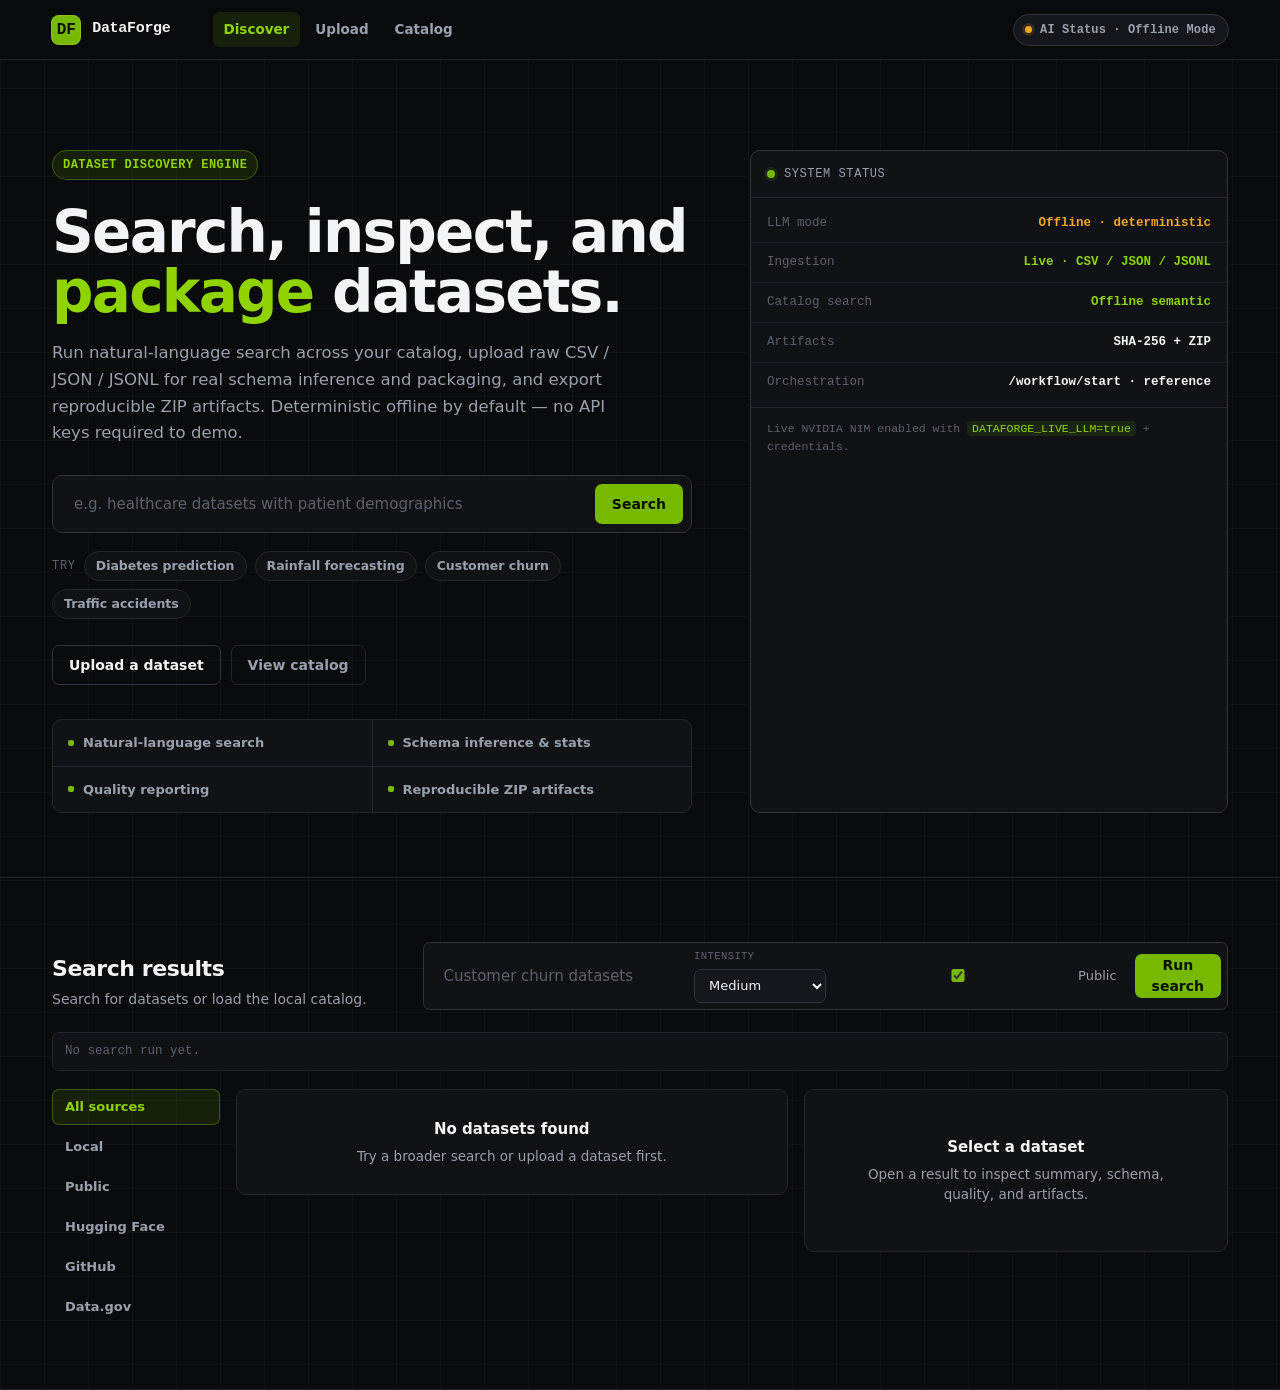
==== commit 32687397: "Split frontend into product views" ====
--- a/frontend/index.html
+++ b/frontend/index.html
@@ -10,21 +10,21 @@
   <body>
     <div class="app-shell">
       <header class="topbar">
-        <a class="brand" href="#home" aria-label="DataForge home">
+        <a class="brand" href="#discover" data-route="discover" aria-label="DataForge home">
           <span class="brand-mark" aria-hidden="true">DF</span>
           <span>DataForge</span>
         </a>
         <nav class="nav" aria-label="Primary navigation">
-          <a href="#search">Search</a>
-          <a href="#upload">Upload</a>
-          <a href="#catalog">Catalog</a>
-          <a href="#about">About</a>
+          <a href="#discover" data-route="discover">Discover</a>
+          <a href="#upload" data-route="upload">Upload</a>
+          <a href="#catalog" data-route="catalog">Catalog</a>
         </nav>
         <button class="provider" id="providerStatus" data-mode="offline" type="button" title="LLM provider status">AI Status · Offline Mode</button>
       </header>
 
       <main>
-        <section class="hero" id="home">
+        <section class="page active" id="discover" data-page="discover">
+        <section class="hero">
           <div class="hero-copy">
             <span class="eyebrow">Dataset discovery engine</span>
             <h1>Search, inspect, and <em>package</em> datasets.</h1>
@@ -52,7 +52,7 @@
               <button type="button" data-prompt="Indian traffic accident datasets">Traffic accidents</button>
             </div>
             <div class="hero-actions">
-              <a class="button secondary" href="#upload">Upload a dataset</a>
+              <a class="button secondary" href="#upload" data-route="upload">Upload a dataset</a>
               <button class="button ghost" id="loadCatalogButton" type="button">View catalog</button>
             </div>
             <div class="feature-strip" aria-label="DataForge capabilities">
@@ -86,6 +86,16 @@
             <form class="toolbar-search" id="searchForm">
               <label class="sr-only" for="searchQuery">Search query</label>
               <input id="searchQuery" name="query" type="search" placeholder="Customer churn datasets" autocomplete="off" />
+              <label class="field compact">
+                <span>Intensity</span>
+                <select id="searchIntensity">
+                  <option value="easy">Easy</option>
+                  <option value="medium" selected>Medium</option>
+                  <option value="hard">Hard</option>
+                  <option value="very_hard">Very hard</option>
+                  <option value="intense">Intense</option>
+                </select>
+              </label>
               <label class="toggle">
                 <input id="includePublic" type="checkbox" checked />
                 <span>Public</span>
@@ -112,8 +122,10 @@
             </aside>
           </div>
         </section>
-
-        <section class="workspace" id="upload">
+        </section>
+
+        <section class="page" id="upload" data-page="upload">
+        <section class="workspace">
           <div class="section-heading">
             <div>
               <h2>Upload dataset</h2>
@@ -130,6 +142,16 @@
               <label>
                 Analysis request
                 <textarea id="uploadRequest" rows="5" placeholder="Analyze this uploaded healthcare instruction dataset."></textarea>
+              </label>
+              <label>
+                Quality target
+                <select id="qualityProfile">
+                  <option value="fast">Fast inspection · 70</option>
+                  <option value="balanced">Balanced · 80</option>
+                  <option value="production" selected>Production · 90</option>
+                  <option value="research">Research · 95</option>
+                  <option value="enterprise">Enterprise · 98</option>
+                </select>
               </label>
               <button type="submit">Process dataset</button>
             </form>
@@ -147,8 +169,10 @@
             </div>
           </div>
         </section>
-
-        <section class="workspace" id="catalog">
+        </section>
+
+        <section class="page" id="catalog" data-page="catalog">
+        <section class="workspace">
           <div class="section-heading">
             <div>
               <h2>Catalog</h2>
@@ -159,7 +183,7 @@
           <div class="catalog-grid" id="catalogGrid"></div>
         </section>
 
-        <section class="workspace about" id="about">
+        <section class="workspace about">
           <h2>How DataForge works</h2>
           <p>
             DataForge helps you find, inspect, and package datasets. The web app drives the real
@@ -170,10 +194,13 @@
             mode by default; live NVIDIA NIM is opt-in via environment configuration.
           </p>
         </section>
+        </section>
       </main>
     </div>
     <div class="toast" id="toast" role="status" aria-live="polite"></div>
 
+    <script src="config.js"></script>
+    <script src="api-client.js"></script>
     <script src="app.js"></script>
   </body>
 </html>
--- a/frontend/styles.css
+++ b/frontend/styles.css
@@ -43,7 +43,7 @@
   line-height: 1.5;
 }
 
-button, input, textarea { font: inherit; color: inherit; }
+button, input, textarea, select { font: inherit; color: inherit; }
 
 .sr-only {
   position: absolute; width: 1px; height: 1px; padding: 0; margin: -1px;
@@ -103,6 +103,7 @@
   padding: 7px 11px; border-radius: 6px; transition: color 140ms ease, background 140ms ease;
 }
 .nav a:hover { color: var(--text); background: var(--panel-2); }
+.nav a.active { color: var(--accent-2); background: var(--accent-soft); }
 
 .provider {
   min-height: 32px; padding: 0 12px 0 11px; gap: 8px;
@@ -116,6 +117,9 @@
 }
 .provider[data-mode="live"] { color: var(--accent-2); border-color: var(--accent-line); }
 .provider[data-mode="live"]::before { background: var(--accent); box-shadow: 0 0 0 3px var(--accent-soft); }
+
+.page { display: none; min-height: calc(100vh - 60px); }
+.page.active { display: block; }
 
 /* ---------- hero ---------- */
 .hero {
@@ -181,13 +185,14 @@
 .status-card code { color: var(--accent-2); background: var(--accent-soft); padding: 1px 5px; border-radius: 4px; }
 
 /* ---------- inputs ---------- */
-input, textarea {
+input, textarea, select {
   width: 100%; min-height: 40px; padding: 0 13px;
   background: var(--panel-2); border: 1px solid var(--line-strong); border-radius: var(--radius-sm);
   color: var(--text); outline: none; transition: border-color 140ms ease, box-shadow 140ms ease;
 }
 textarea { min-height: 120px; padding: 11px 13px; line-height: 1.55; resize: vertical; }
-input:focus, textarea:focus { border-color: var(--accent-line); box-shadow: 0 0 0 3px var(--accent-soft); }
+select { cursor: pointer; color-scheme: dark; }
+input:focus, textarea:focus, select:focus { border-color: var(--accent-line); box-shadow: 0 0 0 3px var(--accent-soft); }
 ::placeholder { color: var(--faint); }
 
 /* ---------- workspace ---------- */
@@ -198,6 +203,9 @@
 
 .toolbar-search { display: flex; gap: 8px; align-items: center; background: var(--panel); border: 1px solid var(--line-strong); border-radius: var(--radius-sm); padding: 6px; }
 .toolbar-search input { border: 0; background: transparent; min-width: 220px; box-shadow: none !important; }
+.field { display: flex; flex-direction: column; gap: 4px; color: var(--faint); font-family: var(--mono); font-size: 10.5px; text-transform: uppercase; letter-spacing: 0.04em; }
+.field.compact { min-width: 132px; }
+.field.compact select { min-height: 34px; padding: 0 10px; font-family: var(--sans); font-size: 13px; text-transform: none; letter-spacing: 0; background: var(--panel-2); }
 .toggle { display: inline-flex; align-items: center; gap: 7px; padding: 0 10px; color: var(--muted); font-size: 13px; white-space: nowrap; cursor: pointer; }
 .toggle input { width: auto; min-height: 0; accent-color: var(--accent); }
 
@@ -219,6 +227,18 @@
 .score { flex: none; font-family: var(--mono); font-size: 13px; font-weight: 700; color: var(--accent-2); background: var(--accent-soft); border: 1px solid var(--accent-line); border-radius: 999px; padding: 4px 10px; }
 .meta-row { display: flex; flex-wrap: wrap; gap: 8px 14px; margin-top: 13px; font-family: var(--mono); font-size: 11.5px; color: var(--faint); }
 .meta-row .tag { font-family: var(--sans); background: var(--panel-3); border: 1px solid var(--line); color: var(--muted); padding: 2px 9px; border-radius: 999px; font-size: 11.5px; }
+.difficulty {
+  padding: 2px 9px;
+  border-radius: 999px;
+  border: 1px solid var(--line-strong);
+  background: var(--panel-3);
+  color: var(--muted);
+  font-family: var(--sans);
+}
+.difficulty.easy { color: var(--accent-2); border-color: var(--accent-line); background: var(--accent-soft); }
+.difficulty.medium { color: var(--blue); border-color: rgba(91, 140, 255, 0.42); background: rgba(91, 140, 255, 0.1); }
+.difficulty.hard { color: var(--amber); border-color: rgba(245, 166, 35, 0.42); background: rgba(245, 166, 35, 0.1); }
+.difficulty.very-hard, .difficulty.intense { color: var(--danger); border-color: rgba(255, 95, 95, 0.42); background: rgba(255, 95, 95, 0.1); }
 
 .details-pane { position: sticky; top: 76px; background: var(--panel); border: 1px solid var(--line); border-radius: var(--radius); padding: 18px; }
 .details-pane > h3 { margin: 0 0 6px; font-size: 17px; letter-spacing: -0.01em; }
@@ -246,11 +266,13 @@
 .artifact-links a:hover { background: rgba(118, 185, 0, 0.18); }
 .artifact-links a::before { content: "\2193"; font-family: var(--mono); }
 .artifact-links span { font-family: var(--mono); font-size: 11.5px; color: var(--faint); word-break: break-all; }
+.dataset-card { white-space: pre-wrap; font-family: var(--mono); font-size: 12px; line-height: 1.5; background: var(--panel-2); border: 1px solid var(--line); border-radius: var(--radius-sm); padding: 14px; overflow-x: auto; color: var(--muted); }
 
 /* ---------- upload ---------- */
 .upload-grid { display: grid; grid-template-columns: minmax(0, 0.95fr) minmax(0, 1.05fr); gap: 16px; align-items: start; }
 .upload-panel { display: flex; flex-direction: column; gap: 14px; background: var(--panel); border: 1px solid var(--line); border-radius: var(--radius); padding: 18px; }
 .upload-panel label { display: flex; flex-direction: column; gap: 7px; font-size: 12px; font-family: var(--mono); text-transform: uppercase; letter-spacing: 0.04em; color: var(--faint); }
+.upload-panel select { font-family: var(--sans); text-transform: none; letter-spacing: 0; }
 .drop-zone {
   position: relative; align-items: center; justify-content: center; text-align: center;
   border: 1px dashed var(--line-strong) !important; border-radius: var(--radius); padding: 26px 18px;
@@ -327,4 +349,7 @@
   .hero { grid-template-columns: 1fr; }
   .upload-grid { grid-template-columns: 1fr; }
   .nav { display: none; }
-}
+  .toolbar-search { align-items: stretch; flex-direction: column; }
+  .toolbar-search input { min-width: 0; }
+  .field.compact { min-width: 0; }
+}
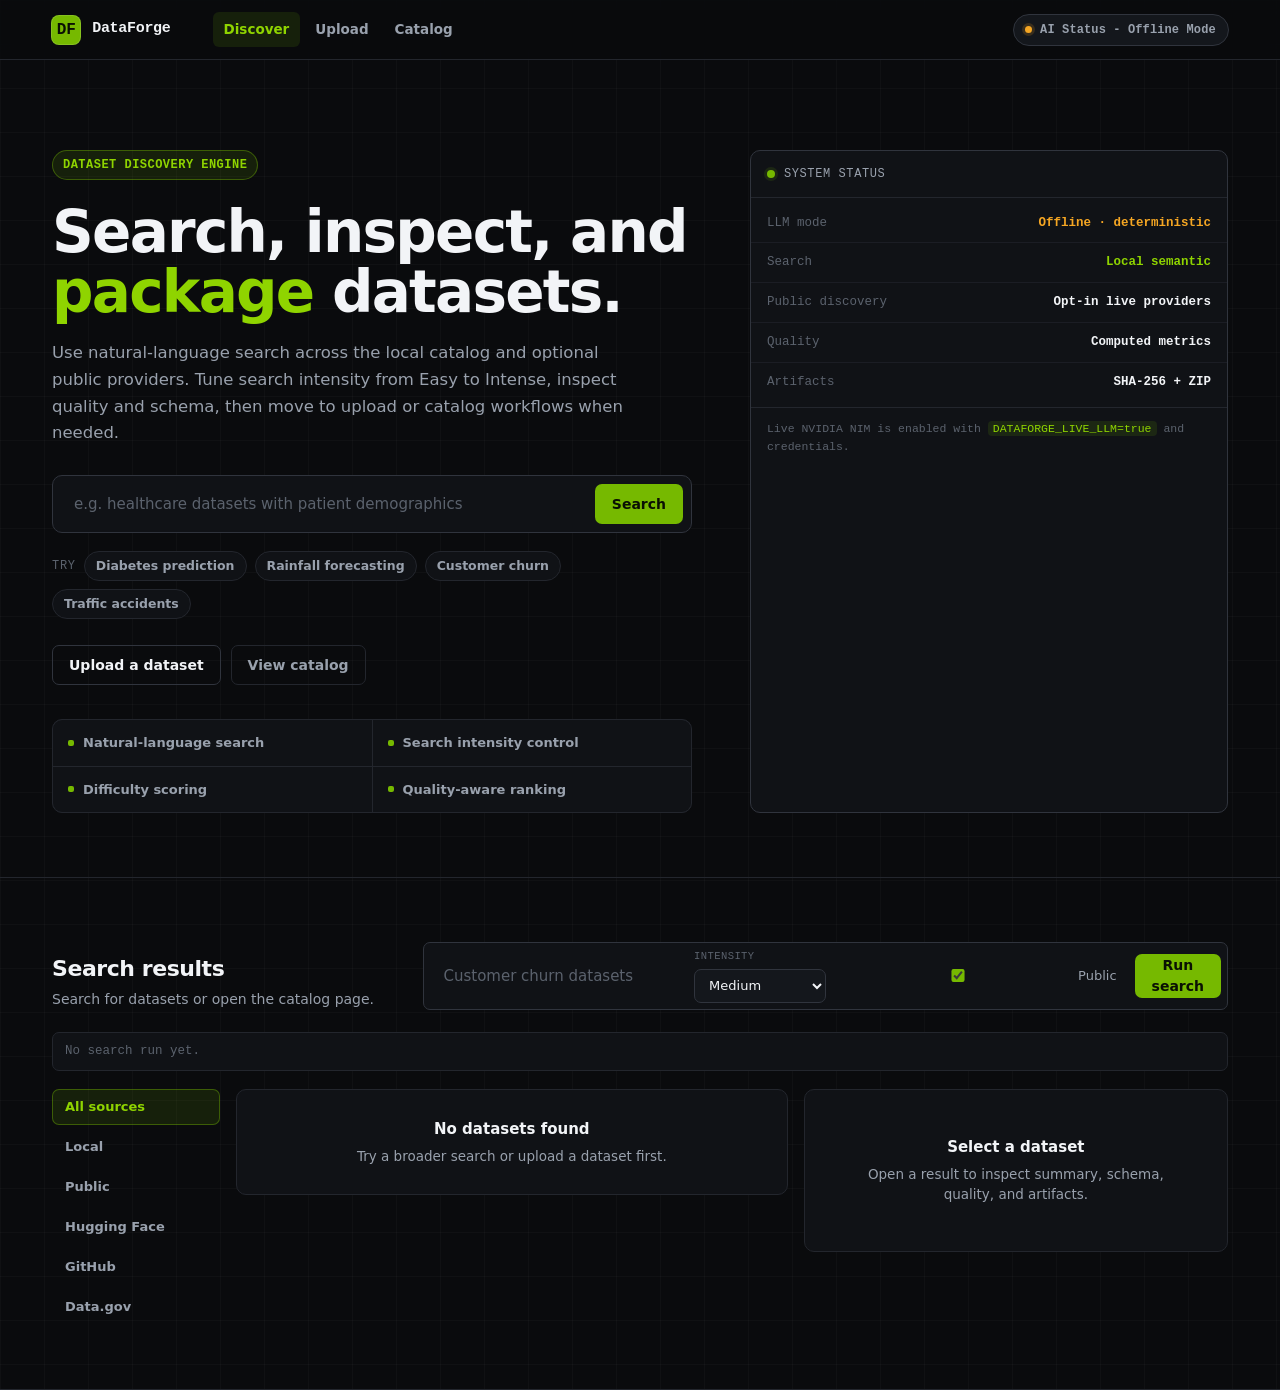
==== commit 657ccac5: "Split frontend into separate pages" ====
--- a/frontend/index.html
+++ b/frontend/index.html
@@ -3,45 +3,38 @@
   <head>
     <meta charset="utf-8" />
     <meta name="viewport" content="width=device-width, initial-scale=1" />
-    <title>DataForge · Dataset discovery & packaging</title>
-    <meta name="description" content="Search, inspect, and package datasets. Offline-deterministic by default, with an optional live NVIDIA NIM path." />
+    <title>DataForge · Discover datasets</title>
+    <meta name="description" content="Search and inspect datasets with DataForge." />
     <link rel="stylesheet" href="styles.css" />
   </head>
-  <body>
+  <body data-page="discover">
     <div class="app-shell">
       <header class="topbar">
-        <a class="brand" href="#discover" data-route="discover" aria-label="DataForge home">
+        <a class="brand" href="index.html" aria-label="DataForge home">
           <span class="brand-mark" aria-hidden="true">DF</span>
           <span>DataForge</span>
         </a>
         <nav class="nav" aria-label="Primary navigation">
-          <a href="#discover" data-route="discover">Discover</a>
-          <a href="#upload" data-route="upload">Upload</a>
-          <a href="#catalog" data-route="catalog">Catalog</a>
+          <a href="index.html" data-nav="discover">Discover</a>
+          <a href="upload.html" data-nav="upload">Upload</a>
+          <a href="catalog.html" data-nav="catalog">Catalog</a>
         </nav>
         <button class="provider" id="providerStatus" data-mode="offline" type="button" title="LLM provider status">AI Status · Offline Mode</button>
       </header>
 
       <main>
-        <section class="page active" id="discover" data-page="discover">
         <section class="hero">
           <div class="hero-copy">
             <span class="eyebrow">Dataset discovery engine</span>
             <h1>Search, inspect, and <em>package</em> datasets.</h1>
             <p>
-              Run natural-language search across your catalog, upload raw CSV / JSON / JSONL
-              for real schema inference and packaging, and export reproducible ZIP artifacts.
-              Deterministic offline by default — no API keys required to demo.
+              Use natural-language search across the local catalog and optional public providers.
+              Tune search intensity from Easy to Intense, inspect quality and schema, then move
+              to upload or catalog workflows when needed.
             </p>
             <form class="cmdbar" id="heroSearchForm">
               <label class="sr-only" for="heroQuery">Search datasets</label>
-              <input
-                id="heroQuery"
-                name="query"
-                type="search"
-                placeholder="e.g. healthcare datasets with patient demographics"
-                autocomplete="off"
-              />
+              <input id="heroQuery" name="query" type="search" placeholder="e.g. healthcare datasets with patient demographics" autocomplete="off" />
               <button type="submit">Search</button>
             </form>
             <div class="prompt-examples" aria-label="Example dataset searches">
@@ -52,27 +45,27 @@
               <button type="button" data-prompt="Indian traffic accident datasets">Traffic accidents</button>
             </div>
             <div class="hero-actions">
-              <a class="button secondary" href="#upload" data-route="upload">Upload a dataset</a>
-              <button class="button ghost" id="loadCatalogButton" type="button">View catalog</button>
+              <a class="button secondary" href="upload.html">Upload a dataset</a>
+              <a class="button ghost" href="catalog.html">View catalog</a>
             </div>
             <div class="feature-strip" aria-label="DataForge capabilities">
               <div>Natural-language search</div>
-              <div>Schema inference & stats</div>
-              <div>Quality reporting</div>
-              <div>Reproducible ZIP artifacts</div>
+              <div>Search intensity control</div>
+              <div>Difficulty scoring</div>
+              <div>Quality-aware ranking</div>
             </div>
           </div>
           <aside class="status-card" aria-label="System status">
             <div class="status-head"><span class="dot"></span> System status</div>
             <ul>
               <li><span>LLM mode</span><b class="warn" id="heroLlmMode">Offline · deterministic</b></li>
-              <li><span>Ingestion</span><b class="ok">Live · CSV / JSON / JSONL</b></li>
-              <li><span>Catalog search</span><b class="ok">Offline semantic</b></li>
+              <li><span>Search</span><b class="ok">Local semantic</b></li>
+              <li><span>Public discovery</span><b>Opt-in live providers</b></li>
+              <li><span>Quality</span><b>Computed metrics</b></li>
               <li><span>Artifacts</span><b>SHA-256 + ZIP</b></li>
-              <li><span>Orchestration</span><b>/workflow/start · reference</b></li>
             </ul>
             <div class="status-foot">
-              Live NVIDIA NIM enabled with <code>DATAFORGE_LIVE_LLM=true</code> + credentials.
+              Live NVIDIA NIM is enabled with <code>DATAFORGE_LIVE_LLM=true</code> and credentials.
             </div>
           </aside>
         </section>
@@ -81,7 +74,7 @@
           <div class="section-heading">
             <div>
               <h2>Search results</h2>
-              <p id="resultContext">Search for datasets or load the local catalog.</p>
+              <p id="resultContext">Search for datasets or open the catalog page.</p>
             </div>
             <form class="toolbar-search" id="searchForm">
               <label class="sr-only" for="searchQuery">Search query</label>
@@ -122,83 +115,9 @@
             </aside>
           </div>
         </section>
-        </section>
-
-        <section class="page" id="upload" data-page="upload">
-        <section class="workspace">
-          <div class="section-heading">
-            <div>
-              <h2>Upload dataset</h2>
-              <p>Process CSV, JSON, or JSONL content into normalized, packaged artifacts.</p>
-            </div>
-          </div>
-          <div class="upload-grid">
-            <form class="upload-panel" id="uploadForm">
-              <label class="drop-zone" id="dropZone">
-                Drop a dataset file
-                <input id="datasetFile" name="file" type="file" accept=".csv,.json,.jsonl" />
-                <span>CSV, JSON, or JSONL — or click to browse.</span>
-              </label>
-              <label>
-                Analysis request
-                <textarea id="uploadRequest" rows="5" placeholder="Analyze this uploaded healthcare instruction dataset."></textarea>
-              </label>
-              <label>
-                Quality target
-                <select id="qualityProfile">
-                  <option value="fast">Fast inspection · 70</option>
-                  <option value="balanced">Balanced · 80</option>
-                  <option value="production" selected>Production · 90</option>
-                  <option value="research">Research · 95</option>
-                  <option value="enterprise">Enterprise · 98</option>
-                </select>
-              </label>
-              <button type="submit">Process dataset</button>
-            </form>
-            <div class="upload-result" id="uploadResult">
-              <h3>Processing output</h3>
-              <p>Choose a dataset to generate a summary, catalog record, manifest, checksums, and ZIP.</p>
-              <div class="stepper" id="uploadStepper" aria-label="Upload processing steps">
-                <div>Upload</div>
-                <div>Normalize</div>
-                <div>Analyze</div>
-                <div>Artifacts</div>
-                <div>Index</div>
-                <div>Complete</div>
-              </div>
-            </div>
-          </div>
-        </section>
-        </section>
-
-        <section class="page" id="catalog" data-page="catalog">
-        <section class="workspace">
-          <div class="section-heading">
-            <div>
-              <h2>Catalog</h2>
-              <p>Browse indexed datasets, sorted by quality, and open artifact details.</p>
-            </div>
-            <button class="button secondary" id="refreshCatalogButton" type="button">Refresh catalog</button>
-          </div>
-          <div class="catalog-grid" id="catalogGrid"></div>
-        </section>
-
-        <section class="workspace about">
-          <h2>How DataForge works</h2>
-          <p>
-            DataForge helps you find, inspect, and package datasets. The web app drives the real
-            ingestion path — parsing, schema inference, statistics, checksums, and ZIP packaging —
-            plus offline semantic catalog search. The multi-agent planner is exposed at
-            <code>/workflow/start</code> as a deterministic reference workflow for reviewing the
-            planner, graph validation, and protocol layers. LLM calls run in deterministic offline
-            mode by default; live NVIDIA NIM is opt-in via environment configuration.
-          </p>
-        </section>
-        </section>
       </main>
     </div>
     <div class="toast" id="toast" role="status" aria-live="polite"></div>
-
     <script src="config.js"></script>
     <script src="api-client.js"></script>
     <script src="app.js"></script>
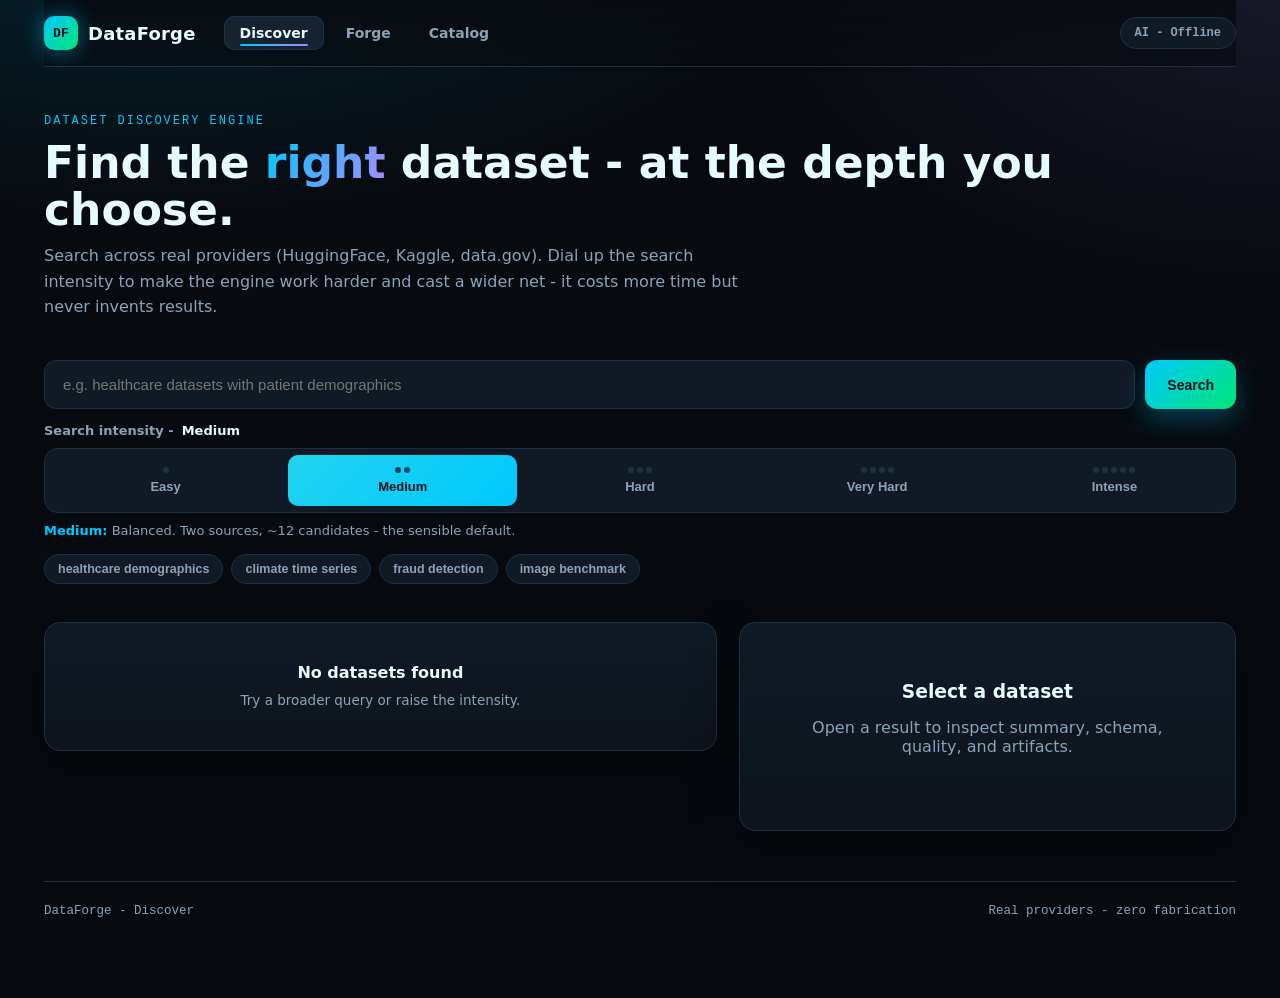
==== commit b404f5d3: "Add search intensity and Forge frontend" ====
--- a/frontend/index.html
+++ b/frontend/index.html
@@ -3,123 +3,75 @@
   <head>
     <meta charset="utf-8" />
     <meta name="viewport" content="width=device-width, initial-scale=1" />
-    <title>DataForge · Discover datasets</title>
-    <meta name="description" content="Search and inspect datasets with DataForge." />
+    <title>DataForge - Discover</title>
+    <meta name="description" content="Discover datasets across real providers with tunable search intensity." />
+    <!-- Point the frontend at your API (defaults to same-origin /api). -->
+    <meta name="dataforge-api-base" content="http://127.0.0.1:8000" />
     <link rel="stylesheet" href="styles.css" />
   </head>
   <body data-page="discover">
     <div class="app-shell">
       <header class="topbar">
         <a class="brand" href="index.html" aria-label="DataForge home">
-          <span class="brand-mark" aria-hidden="true">DF</span>
-          <span>DataForge</span>
+          <span class="brand-mark" aria-hidden="true">DF</span><span>DataForge</span>
         </a>
-        <nav class="nav" aria-label="Primary navigation">
-          <a href="index.html" data-nav="discover">Discover</a>
-          <a href="upload.html" data-nav="upload">Upload</a>
-          <a href="catalog.html" data-nav="catalog">Catalog</a>
+        <nav class="nav" aria-label="Primary">
+          <a href="index.html" aria-current="page">Discover</a>
+          <a href="forge.html">Forge</a>
+          <a href="catalog.html">Catalog</a>
         </nav>
-        <button class="provider" id="providerStatus" data-mode="offline" type="button" title="LLM provider status">AI Status · Offline Mode</button>
+        <button class="provider" id="providerStatus" data-mode="offline" type="button">AI - Offline</button>
       </header>
 
       <main>
-        <section class="hero">
-          <div class="hero-copy">
-            <span class="eyebrow">Dataset discovery engine</span>
-            <h1>Search, inspect, and <em>package</em> datasets.</h1>
-            <p>
-              Use natural-language search across the local catalog and optional public providers.
-              Tune search intensity from Easy to Intense, inspect quality and schema, then move
-              to upload or catalog workflows when needed.
-            </p>
-            <form class="cmdbar" id="heroSearchForm">
-              <label class="sr-only" for="heroQuery">Search datasets</label>
-              <input id="heroQuery" name="query" type="search" placeholder="e.g. healthcare datasets with patient demographics" autocomplete="off" />
-              <button type="submit">Search</button>
-            </form>
-            <div class="prompt-examples" aria-label="Example dataset searches">
-              <span>Try</span>
-              <button type="button" data-prompt="Find datasets for diabetes prediction">Diabetes prediction</button>
-              <button type="button" data-prompt="Climate datasets for rainfall forecasting">Rainfall forecasting</button>
-              <button type="button" data-prompt="Customer churn datasets">Customer churn</button>
-              <button type="button" data-prompt="Indian traffic accident datasets">Traffic accidents</button>
-            </div>
-            <div class="hero-actions">
-              <a class="button secondary" href="upload.html">Upload a dataset</a>
-              <a class="button ghost" href="catalog.html">View catalog</a>
-            </div>
-            <div class="feature-strip" aria-label="DataForge capabilities">
-              <div>Natural-language search</div>
-              <div>Search intensity control</div>
-              <div>Difficulty scoring</div>
-              <div>Quality-aware ranking</div>
-            </div>
-          </div>
-          <aside class="status-card" aria-label="System status">
-            <div class="status-head"><span class="dot"></span> System status</div>
-            <ul>
-              <li><span>LLM mode</span><b class="warn" id="heroLlmMode">Offline · deterministic</b></li>
-              <li><span>Search</span><b class="ok">Local semantic</b></li>
-              <li><span>Public discovery</span><b>Opt-in live providers</b></li>
-              <li><span>Quality</span><b>Computed metrics</b></li>
-              <li><span>Artifacts</span><b>SHA-256 + ZIP</b></li>
-            </ul>
-            <div class="status-foot">
-              Live NVIDIA NIM is enabled with <code>DATAFORGE_LIVE_LLM=true</code> and credentials.
-            </div>
-          </aside>
+        <section class="page-head">
+          <span class="eyebrow">Dataset discovery engine</span>
+          <h1>Find the <em>right</em> dataset - at the depth you choose.</h1>
+          <p>Search across real providers (HuggingFace, Kaggle, data.gov). Dial up the search intensity to make the engine work harder and cast a wider net - it costs more time but never invents results.</p>
         </section>
 
-        <section class="workspace" id="search">
-          <div class="section-heading">
-            <div>
-              <h2>Search results</h2>
-              <p id="resultContext">Search for datasets or open the catalog page.</p>
-            </div>
-            <form class="toolbar-search" id="searchForm">
-              <label class="sr-only" for="searchQuery">Search query</label>
-              <input id="searchQuery" name="query" type="search" placeholder="Customer churn datasets" autocomplete="off" />
-              <label class="field compact">
-                <span>Intensity</span>
-                <select id="searchIntensity">
-                  <option value="easy">Easy</option>
-                  <option value="medium" selected>Medium</option>
-                  <option value="hard">Hard</option>
-                  <option value="very_hard">Very hard</option>
-                  <option value="intense">Intense</option>
-                </select>
-              </label>
-              <label class="toggle">
-                <input id="includePublic" type="checkbox" checked />
-                <span>Public</span>
-              </label>
-              <button type="submit">Run search</button>
-            </form>
+        <form class="cmdbar" id="searchForm">
+          <label class="sr-only" for="searchQuery">Search datasets</label>
+          <input id="searchQuery" type="search" placeholder="e.g. healthcare datasets with patient demographics" autocomplete="off" />
+          <button class="button primary" type="submit">Search</button>
+        </form>
+
+        <section class="intensity" aria-label="Search intensity">
+          <div class="intensity-label">Search intensity - <b id="intensityName">Medium</b></div>
+          <div class="intensity-track" id="intensityTrack" role="group" aria-label="Choose search intensity">
+            <button type="button" class="intensity-step" data-level="easy" aria-pressed="false"><span class="dots"><i></i></span>Easy</button>
+            <button type="button" class="intensity-step" data-level="medium" aria-pressed="true"><span class="dots"><i></i><i></i></span>Medium</button>
+            <button type="button" class="intensity-step" data-level="hard" aria-pressed="false"><span class="dots"><i></i><i></i><i></i></span>Hard</button>
+            <button type="button" class="intensity-step" data-level="very_hard" aria-pressed="false"><span class="dots"><i></i><i></i><i></i><i></i></span>Very Hard</button>
+            <button type="button" class="intensity-step" data-level="intense" aria-pressed="false"><span class="dots"><i></i><i></i><i></i><i></i><i></i></span>Intense</button>
           </div>
-          <div class="status-line" id="searchStatus">No search run yet.</div>
-          <div class="results-layout">
-            <aside class="filter-rail" aria-label="Search filters">
-              <button class="filter active" data-filter="all" type="button">All sources</button>
-              <button class="filter" data-filter="local_upload" type="button">Local</button>
-              <button class="filter" data-filter="public" type="button">Public</button>
-              <button class="filter" data-filter="huggingface" type="button">Hugging Face</button>
-              <button class="filter" data-filter="github" type="button">GitHub</button>
-              <button class="filter" data-filter="data.gov" type="button">Data.gov</button>
-            </aside>
-            <div class="results-list" id="resultsList"></div>
-            <aside class="details-pane" id="detailsPane">
-              <div class="empty-state">
-                <h3>Select a dataset</h3>
-                <p>Open a result to inspect summary, schema, quality, and artifacts.</p>
-              </div>
-            </aside>
-          </div>
+          <p class="intensity-hint" id="intensityHint"></p>
+        </section>
+
+        <div class="chips" id="promptChips">
+          <button class="chip" data-prompt="healthcare datasets with patient demographics">healthcare demographics</button>
+          <button class="chip" data-prompt="climate and weather time series">climate time series</button>
+          <button class="chip" data-prompt="financial fraud detection">fraud detection</button>
+          <button class="chip" data-prompt="image classification benchmark">image benchmark</button>
+        </div>
+
+        <p class="status-line" id="statusLine"></p>
+
+        <section class="split">
+          <div class="results" id="resultsList"></div>
+          <aside class="panel detail" id="detailsPane"></aside>
         </section>
       </main>
+
+      <footer class="foot">
+        <span>DataForge - Discover</span>
+        <span>Real providers - zero fabrication</span>
+      </footer>
     </div>
-    <div class="toast" id="toast" role="status" aria-live="polite"></div>
+
+    <div class="toast" id="toast" role="status"></div>
     <script src="config.js"></script>
     <script src="api-client.js"></script>
-    <script src="app.js"></script>
+    <script src="app.js" defer></script>
   </body>
 </html>
--- a/frontend/styles.css
+++ b/frontend/styles.css
@@ -1,355 +1,238 @@
 :root {
-  color-scheme: dark;
-  --bg: #0a0b0d;
-  --bg-grid: rgba(255, 255, 255, 0.022);
-  --panel: #101216;
-  --panel-2: #14171c;
-  --panel-3: #181c22;
-  --line: #23262d;
-  --line-strong: #30343d;
-  --text: #f2f4f7;
-  --muted: #99a1ad;
-  --faint: #5b626d;
-  --accent: #76b900;
-  --accent-2: #8fd400;
-  --accent-ink: #0a1003;
-  --accent-soft: rgba(118, 185, 0, 0.12);
-  --accent-line: rgba(118, 185, 0, 0.4);
-  --blue: #5b8cff;
-  --amber: #f5a623;
-  --danger: #ff5f5f;
-  --radius: 10px;
-  --radius-sm: 7px;
-  --sans: ui-sans-serif, system-ui, -apple-system, "Segoe UI", Roboto, Helvetica, Arial, sans-serif;
-  --mono: ui-monospace, "SF Mono", "JetBrains Mono", "Cascadia Code", "Roboto Mono", Menlo, Consolas, monospace;
-  font-family: var(--sans);
+  --bg: #070b10;
+  --bg-soft: #0d141d;
+  --panel: #101a25;
+  --panel-2: #142231;
+  --border: #1e3043;
+  --text: #e6fbff;
+  --muted: #8aa3b8;
+  --cyan: #00c9ff;
+  --teal: #2c5364;
+  --green: #00e676;
+  --violet: #a78bfa;
+  --red: #ff5252;
+  --amber: #fbbf24;
+  --radius: 16px;
+  --shadow: 0 18px 50px rgba(0, 0, 0, 0.45);
+  --font: "Inter", "Segoe UI", system-ui, -apple-system, sans-serif;
+  --mono: "JetBrains Mono", ui-monospace, "SFMono-Regular", Menlo, monospace;
 }
 
 * { box-sizing: border-box; }
-html { scroll-behavior: smooth; }
+
+html, body { margin: 0; padding: 0; }
 
 body {
-  margin: 0;
+  font-family: var(--font);
+  color: var(--text);
+  background:
+    radial-gradient(1100px 520px at 12% -10%, rgba(0, 201, 255, 0.14), transparent 60%),
+    radial-gradient(900px 500px at 100% 0%, rgba(167, 139, 250, 0.10), transparent 55%),
+    var(--bg);
   min-height: 100vh;
-  color: var(--text);
-  background-color: var(--bg);
-  background-image:
-    linear-gradient(var(--bg-grid) 1px, transparent 1px),
-    linear-gradient(90deg, var(--bg-grid) 1px, transparent 1px);
-  background-size: 44px 44px;
   -webkit-font-smoothing: antialiased;
-  text-rendering: optimizeLegibility;
-  font-size: 15px;
-  line-height: 1.5;
-}
-
-button, input, textarea, select { font: inherit; color: inherit; }
-
-.sr-only {
-  position: absolute; width: 1px; height: 1px; padding: 0; margin: -1px;
-  overflow: hidden; clip: rect(0 0 0 0); white-space: nowrap; border: 0;
-}
-
-/* ---------- buttons ---------- */
-button, .button {
-  display: inline-flex; align-items: center; justify-content: center; gap: 8px;
-  min-height: 40px; padding: 0 16px;
-  border: 1px solid var(--line-strong);
-  border-radius: var(--radius-sm);
-  background: var(--panel-3);
-  color: var(--text);
-  font-weight: 600; font-size: 14px;
-  cursor: pointer; text-decoration: none;
-  transition: background 140ms ease, border-color 140ms ease, transform 80ms ease, color 140ms ease;
-}
-button:hover, .button:hover { background: var(--panel-2); border-color: var(--faint); }
-button:active, .button:active { transform: translateY(1px); }
-
-form > button[type="submit"], .button.primary, .cmdbar button[type="submit"], .toolbar-search button[type="submit"], .upload-panel button[type="submit"] {
-  background: var(--accent); color: var(--accent-ink); border-color: transparent; font-weight: 700;
-}
-form > button[type="submit"]:hover, .button.primary:hover, .cmdbar button[type="submit"]:hover, .toolbar-search button[type="submit"]:hover, .upload-panel button[type="submit"]:hover {
-  background: var(--accent-2); border-color: transparent;
-}
-.button.secondary { background: transparent; border-color: var(--line-strong); color: var(--text); }
-.button.secondary:hover { border-color: var(--accent-line); color: var(--accent-2); }
-.button.ghost { background: transparent; border-color: var(--line); color: var(--muted); }
-.button.ghost:hover { color: var(--text); border-color: var(--faint); }
-
-/* ---------- shell + topbar ---------- */
-.app-shell { min-height: 100vh; }
+}
+
+a { color: inherit; text-decoration: none; }
+.sr-only { position: absolute; width: 1px; height: 1px; overflow: hidden; clip: rect(0 0 0 0); }
+
+/* ---------- shell ---------- */
+.app-shell { max-width: 1240px; margin: 0 auto; padding: 0 24px 80px; }
 
 .topbar {
   position: sticky; top: 0; z-index: 30;
-  display: flex; align-items: center; gap: 28px; justify-content: space-between;
-  padding: 0 clamp(18px, 4vw, 52px); height: 60px;
-  background: rgba(10, 11, 13, 0.85);
-  backdrop-filter: blur(8px);
-  border-bottom: 1px solid var(--line);
-}
-.brand { display: inline-flex; align-items: center; gap: 11px; color: var(--text); text-decoration: none; font-weight: 700; font-size: 15px; letter-spacing: -0.01em; }
+  display: flex; align-items: center; gap: 20px;
+  padding: 16px 0; margin-bottom: 8px;
+  backdrop-filter: blur(14px);
+  background: linear-gradient(180deg, rgba(7, 11, 16, 0.92), rgba(7, 11, 16, 0.55));
+  border-bottom: 1px solid var(--border);
+}
+.brand { display: flex; align-items: center; gap: 10px; font-weight: 700; font-size: 18px; letter-spacing: 0.2px; }
 .brand-mark {
-  display: inline-flex; align-items: center; justify-content: center;
-  width: 30px; height: 30px; border-radius: 8px;
-  background: var(--accent); color: var(--accent-ink);
-  font-family: var(--mono); font-weight: 800; font-size: 16px;
-  box-shadow: inset 0 0 0 1px rgba(255,255,255,0.12);
-}
-.brand span:last-child { font-family: var(--mono); letter-spacing: -0.02em; }
-
-.nav { display: flex; gap: 4px; margin-right: auto; margin-left: 14px; }
+  display: grid; place-items: center; width: 34px; height: 34px; border-radius: 10px;
+  font-family: var(--mono); font-size: 13px; font-weight: 800; color: #03121a;
+  background: linear-gradient(135deg, var(--cyan), var(--green));
+  box-shadow: 0 0 22px rgba(0, 201, 255, 0.5);
+}
+.nav { display: flex; gap: 6px; margin-left: 8px; }
 .nav a {
-  color: var(--muted); font-size: 13.5px; font-weight: 550; text-decoration: none;
-  padding: 7px 11px; border-radius: 6px; transition: color 140ms ease, background 140ms ease;
-}
-.nav a:hover { color: var(--text); background: var(--panel-2); }
-.nav a.active { color: var(--accent-2); background: var(--accent-soft); }
-
+  position: relative; padding: 9px 16px; border-radius: 10px; color: var(--muted);
+  font-weight: 600; font-size: 14px; transition: 0.18s;
+}
+.nav a:hover { color: var(--text); background: var(--panel); }
+.nav a[aria-current="page"] {
+  color: var(--text); background: var(--panel-2);
+  box-shadow: inset 0 0 0 1px var(--border);
+}
+.nav a[aria-current="page"]::after {
+  content: ""; position: absolute; left: 16px; right: 16px; bottom: 4px; height: 2px; border-radius: 2px;
+  background: linear-gradient(90deg, var(--cyan), var(--violet));
+}
 .provider {
-  min-height: 32px; padding: 0 12px 0 11px; gap: 8px;
-  border-radius: 999px; font-family: var(--mono); font-size: 12px; font-weight: 600;
-  background: var(--panel-2); border: 1px solid var(--line-strong); color: var(--muted);
-  letter-spacing: 0.01em;
-}
-.provider::before {
-  content: ""; width: 7px; height: 7px; border-radius: 999px;
-  background: var(--amber); box-shadow: 0 0 0 3px rgba(245, 166, 35, 0.16);
-}
-.provider[data-mode="live"] { color: var(--accent-2); border-color: var(--accent-line); }
-.provider[data-mode="live"]::before { background: var(--accent); box-shadow: 0 0 0 3px var(--accent-soft); }
-
-.page { display: none; min-height: calc(100vh - 60px); }
-.page.active { display: block; }
+  margin-left: auto; font-family: var(--mono); font-size: 12px; font-weight: 600;
+  padding: 8px 14px; border-radius: 999px; cursor: default;
+  border: 1px solid var(--border); color: var(--muted); background: var(--panel);
+}
+.provider[data-mode="live"] { color: #03121a; background: linear-gradient(135deg, var(--green), var(--cyan)); border-color: transparent; }
 
 /* ---------- hero ---------- */
-.hero {
-  display: grid; gap: clamp(28px, 4vw, 64px);
-  grid-template-columns: minmax(0, 1.15fr) minmax(300px, 0.85fr);
-  align-items: center;
-  padding: clamp(48px, 7vw, 96px) clamp(18px, 5vw, 52px) clamp(40px, 5vw, 64px);
-  border-bottom: 1px solid var(--line);
-}
+.page-head { padding: 34px 0 18px; }
 .eyebrow {
-  display: inline-flex; align-items: center; gap: 8px;
-  font-family: var(--mono); font-size: 12px; font-weight: 600; letter-spacing: 0.04em;
-  color: var(--accent-2); text-transform: uppercase;
-  padding: 5px 10px; border: 1px solid var(--accent-line); border-radius: 999px;
-  background: var(--accent-soft); margin-bottom: 22px;
-}
-.hero h1 {
-  margin: 0 0 18px; max-width: 18ch;
-  font-size: clamp(36px, 4.6vw, 58px); line-height: 1.04; letter-spacing: -0.03em; font-weight: 700;
-}
-.hero h1 em { font-style: normal; color: var(--accent-2); }
-.hero p { margin: 0 0 28px; max-width: 56ch; color: var(--muted); font-size: 16.5px; line-height: 1.62; }
-
-.cmdbar {
-  display: flex; gap: 8px; max-width: 640px; padding: 8px;
-  background: var(--panel); border: 1px solid var(--line-strong); border-radius: var(--radius);
-}
-.cmdbar:focus-within { border-color: var(--accent-line); box-shadow: 0 0 0 3px var(--accent-soft); }
-.cmdbar input { border: 0; background: transparent; box-shadow: none !important; }
-.cmdbar input:focus { border: 0; }
-
-.prompt-examples { display: flex; flex-wrap: wrap; align-items: center; gap: 8px; margin-top: 18px; }
-.prompt-examples > span { font-family: var(--mono); font-size: 12px; color: var(--faint); text-transform: uppercase; letter-spacing: 0.06em; }
-.prompt-examples button {
-  min-height: 30px; padding: 0 11px; font-size: 12.5px; font-weight: 550;
-  background: var(--panel); border: 1px solid var(--line); color: var(--muted); border-radius: 999px;
-}
-.prompt-examples button:hover { color: var(--accent-2); border-color: var(--accent-line); background: var(--accent-soft); }
-
-.hero-actions { display: flex; flex-wrap: wrap; gap: 10px; margin-top: 26px; }
-.feature-strip { display: grid; grid-template-columns: repeat(2, 1fr); gap: 1px; margin-top: 34px; background: var(--line); border: 1px solid var(--line); border-radius: var(--radius); overflow: hidden; max-width: 640px; }
-.feature-strip div { background: var(--panel); padding: 13px 15px; font-size: 13px; color: var(--muted); font-weight: 550; display: flex; align-items: center; gap: 9px; }
-.feature-strip div::before { content: ""; width: 6px; height: 6px; border-radius: 2px; background: var(--accent); }
-
-/* honest status card (hero right) */
-.status-card {
-  background: var(--panel); border: 1px solid var(--line-strong); border-radius: var(--radius); overflow: hidden;
-  font-family: var(--mono); align-self: stretch;
-}
-.status-card .status-head {
-  display: flex; align-items: center; gap: 9px; padding: 14px 16px;
-  border-bottom: 1px solid var(--line); font-size: 12px; letter-spacing: 0.05em; text-transform: uppercase; color: var(--muted);
-}
-.status-card .status-head .dot { width: 8px; height: 8px; border-radius: 999px; background: var(--accent); box-shadow: 0 0 0 3px var(--accent-soft); }
-.status-card ul { list-style: none; margin: 0; padding: 6px 0; }
-.status-card li { display: flex; align-items: center; justify-content: space-between; gap: 16px; padding: 10px 16px; font-size: 12.5px; }
-.status-card li + li { border-top: 1px solid rgba(35, 38, 45, 0.6); }
-.status-card li span { color: var(--faint); }
-.status-card li b { color: var(--text); font-weight: 600; }
-.status-card li b.warn { color: var(--amber); }
-.status-card li b.ok { color: var(--accent-2); }
-.status-card .status-foot { padding: 12px 16px; border-top: 1px solid var(--line); font-size: 11.5px; color: var(--faint); line-height: 1.5; }
-.status-card code { color: var(--accent-2); background: var(--accent-soft); padding: 1px 5px; border-radius: 4px; }
-
-/* ---------- inputs ---------- */
-input, textarea, select {
-  width: 100%; min-height: 40px; padding: 0 13px;
-  background: var(--panel-2); border: 1px solid var(--line-strong); border-radius: var(--radius-sm);
-  color: var(--text); outline: none; transition: border-color 140ms ease, box-shadow 140ms ease;
-}
-textarea { min-height: 120px; padding: 11px 13px; line-height: 1.55; resize: vertical; }
-select { cursor: pointer; color-scheme: dark; }
-input:focus, textarea:focus, select:focus { border-color: var(--accent-line); box-shadow: 0 0 0 3px var(--accent-soft); }
-::placeholder { color: var(--faint); }
-
-/* ---------- workspace ---------- */
-.workspace { padding: clamp(40px, 5vw, 72px) clamp(18px, 5vw, 52px); border-bottom: 1px solid var(--line); scroll-margin-top: 70px; }
-.section-heading { display: flex; align-items: flex-end; justify-content: space-between; gap: 20px; flex-wrap: wrap; margin-bottom: 22px; }
-.section-heading h2 { margin: 0 0 4px; font-size: 22px; letter-spacing: -0.02em; font-weight: 700; }
-.section-heading p { margin: 0; color: var(--muted); font-size: 14px; }
-
-.toolbar-search { display: flex; gap: 8px; align-items: center; background: var(--panel); border: 1px solid var(--line-strong); border-radius: var(--radius-sm); padding: 6px; }
-.toolbar-search input { border: 0; background: transparent; min-width: 220px; box-shadow: none !important; }
-.field { display: flex; flex-direction: column; gap: 4px; color: var(--faint); font-family: var(--mono); font-size: 10.5px; text-transform: uppercase; letter-spacing: 0.04em; }
-.field.compact { min-width: 132px; }
-.field.compact select { min-height: 34px; padding: 0 10px; font-family: var(--sans); font-size: 13px; text-transform: none; letter-spacing: 0; background: var(--panel-2); }
-.toggle { display: inline-flex; align-items: center; gap: 7px; padding: 0 10px; color: var(--muted); font-size: 13px; white-space: nowrap; cursor: pointer; }
-.toggle input { width: auto; min-height: 0; accent-color: var(--accent); }
-
-.status-line { font-family: var(--mono); font-size: 12.5px; color: var(--faint); margin-bottom: 18px; padding: 9px 12px; background: var(--panel); border: 1px solid var(--line); border-radius: var(--radius-sm); }
-
-.results-layout { display: grid; grid-template-columns: 168px minmax(0, 1.3fr) minmax(0, 1fr); gap: 16px; align-items: start; }
-.filter-rail { display: flex; flex-direction: column; gap: 4px; position: sticky; top: 76px; }
-.filter { justify-content: flex-start; min-height: 36px; padding: 0 12px; background: transparent; border: 1px solid transparent; color: var(--muted); font-weight: 550; font-size: 13px; border-radius: var(--radius-sm); }
-.filter:hover { background: var(--panel); border-color: var(--line); }
-.filter.active { background: var(--accent-soft); border-color: var(--accent-line); color: var(--accent-2); font-weight: 600; }
-
-.results-list { display: flex; flex-direction: column; gap: 10px; }
-.result-card { background: var(--panel); border: 1px solid var(--line); border-radius: var(--radius); padding: 16px; cursor: pointer; transition: border-color 140ms ease, background 140ms ease; }
-.result-card:hover { border-color: var(--line-strong); background: var(--panel-2); }
-.result-card.active { border-color: var(--accent-line); box-shadow: inset 0 0 0 1px var(--accent-line); }
-.result-top { display: flex; align-items: flex-start; justify-content: space-between; gap: 14px; }
-.result-top h3 { margin: 0 0 5px; font-size: 15.5px; font-weight: 650; letter-spacing: -0.01em; }
-.result-top p { margin: 0; color: var(--muted); font-size: 13.5px; line-height: 1.5; display: -webkit-box; -webkit-line-clamp: 2; -webkit-box-orient: vertical; overflow: hidden; }
-.score { flex: none; font-family: var(--mono); font-size: 13px; font-weight: 700; color: var(--accent-2); background: var(--accent-soft); border: 1px solid var(--accent-line); border-radius: 999px; padding: 4px 10px; }
-.meta-row { display: flex; flex-wrap: wrap; gap: 8px 14px; margin-top: 13px; font-family: var(--mono); font-size: 11.5px; color: var(--faint); }
-.meta-row .tag { font-family: var(--sans); background: var(--panel-3); border: 1px solid var(--line); color: var(--muted); padding: 2px 9px; border-radius: 999px; font-size: 11.5px; }
-.difficulty {
-  padding: 2px 9px;
-  border-radius: 999px;
-  border: 1px solid var(--line-strong);
-  background: var(--panel-3);
-  color: var(--muted);
-  font-family: var(--sans);
-}
-.difficulty.easy { color: var(--accent-2); border-color: var(--accent-line); background: var(--accent-soft); }
-.difficulty.medium { color: var(--blue); border-color: rgba(91, 140, 255, 0.42); background: rgba(91, 140, 255, 0.1); }
-.difficulty.hard { color: var(--amber); border-color: rgba(245, 166, 35, 0.42); background: rgba(245, 166, 35, 0.1); }
-.difficulty.very-hard, .difficulty.intense { color: var(--danger); border-color: rgba(255, 95, 95, 0.42); background: rgba(255, 95, 95, 0.1); }
-
-.details-pane { position: sticky; top: 76px; background: var(--panel); border: 1px solid var(--line); border-radius: var(--radius); padding: 18px; }
-.details-pane > h3 { margin: 0 0 6px; font-size: 17px; letter-spacing: -0.01em; }
-.tabs { display: flex; gap: 2px; margin: 16px 0; padding: 4px; background: var(--panel-2); border: 1px solid var(--line); border-radius: var(--radius-sm); overflow-x: auto; }
-.tab { min-height: 32px; padding: 0 12px; background: transparent; border: 0; color: var(--muted); font-size: 12.5px; font-weight: 550; text-transform: capitalize; border-radius: 5px; white-space: nowrap; }
-.tab:hover { color: var(--text); background: var(--panel-3); }
-.tab.active { background: var(--accent); color: var(--accent-ink); font-weight: 700; }
-.detail-section { margin-top: 16px; }
-.detail-section h4 { margin: 0 0 9px; font-size: 12px; font-family: var(--mono); text-transform: uppercase; letter-spacing: 0.05em; color: var(--faint); }
-.detail-section p { margin: 0; color: var(--muted); font-size: 13.5px; line-height: 1.6; }
-.ai-narrative { margin-top: 12px !important; border-left: 2px solid var(--accent); padding-left: 12px; color: var(--muted); }
-
-.metric-grid { display: grid; grid-template-columns: repeat(2, 1fr); gap: 8px; }
-.metric { background: var(--panel-2); border: 1px solid var(--line); border-radius: var(--radius-sm); padding: 11px 13px; }
-.metric span { display: block; font-size: 11.5px; color: var(--faint); font-family: var(--mono); text-transform: uppercase; letter-spacing: 0.04em; }
-.metric strong { display: block; margin-top: 4px; font-size: 18px; font-weight: 700; letter-spacing: -0.01em; }
-
-.schema-list { display: flex; flex-direction: column; gap: 1px; background: var(--line); border: 1px solid var(--line); border-radius: var(--radius-sm); overflow: hidden; }
-.schema-row { display: flex; align-items: center; justify-content: space-between; gap: 14px; padding: 9px 12px; background: var(--panel); font-size: 13px; }
-.schema-row span { font-family: var(--mono); color: var(--text); }
-.schema-row strong { font-family: var(--mono); font-size: 11.5px; color: var(--accent-2); font-weight: 600; text-transform: lowercase; }
-
-.artifact-links { display: flex; flex-direction: column; gap: 8px; }
-.artifact-links a { display: inline-flex; align-items: center; gap: 8px; padding: 10px 13px; background: var(--accent-soft); border: 1px solid var(--accent-line); border-radius: var(--radius-sm); color: var(--accent-2); font-weight: 600; font-size: 13.5px; text-decoration: none; }
-.artifact-links a:hover { background: rgba(118, 185, 0, 0.18); }
-.artifact-links a::before { content: "\2193"; font-family: var(--mono); }
-.artifact-links span { font-family: var(--mono); font-size: 11.5px; color: var(--faint); word-break: break-all; }
-.dataset-card { white-space: pre-wrap; font-family: var(--mono); font-size: 12px; line-height: 1.5; background: var(--panel-2); border: 1px solid var(--line); border-radius: var(--radius-sm); padding: 14px; overflow-x: auto; color: var(--muted); }
-
-/* ---------- upload ---------- */
-.upload-grid { display: grid; grid-template-columns: minmax(0, 0.95fr) minmax(0, 1.05fr); gap: 16px; align-items: start; }
-.upload-panel { display: flex; flex-direction: column; gap: 14px; background: var(--panel); border: 1px solid var(--line); border-radius: var(--radius); padding: 18px; }
-.upload-panel label { display: flex; flex-direction: column; gap: 7px; font-size: 12px; font-family: var(--mono); text-transform: uppercase; letter-spacing: 0.04em; color: var(--faint); }
-.upload-panel select { font-family: var(--sans); text-transform: none; letter-spacing: 0; }
-.drop-zone {
-  position: relative; align-items: center; justify-content: center; text-align: center;
-  border: 1px dashed var(--line-strong) !important; border-radius: var(--radius); padding: 26px 18px;
-  background: var(--panel-2); cursor: pointer; transition: border-color 140ms ease, background 140ms ease;
-  color: var(--text) !important; font-family: var(--mono); font-size: 13px; text-transform: none !important; letter-spacing: 0 !important;
-}
-.drop-zone:hover, .drop-zone.dragover { border-color: var(--accent-line) !important; background: var(--accent-soft); }
-.drop-zone input[type="file"] { position: absolute; inset: 0; opacity: 0; cursor: pointer; }
-.drop-zone span { display: block; margin-top: 7px; color: var(--faint); font-size: 12px; }
-
-.upload-result { background: var(--panel); border: 1px solid var(--line); border-radius: var(--radius); padding: 18px; min-height: 100%; }
-.upload-result > h3 { margin: 0 0 6px; font-size: 16px; }
-.upload-result > p { margin: 0; color: var(--muted); font-size: 13.5px; }
-.upload-result .error { color: var(--danger); }
-
-.stepper { display: flex; flex-wrap: wrap; gap: 8px; margin-top: 20px; counter-reset: step; }
+  display: inline-block; font-family: var(--mono); font-size: 12px; letter-spacing: 2px;
+  text-transform: uppercase; color: var(--cyan); margin-bottom: 12px;
+}
+.page-head h1 { margin: 0 0 10px; font-size: clamp(28px, 4vw, 44px); line-height: 1.06; }
+.page-head h1 em { font-style: normal; background: linear-gradient(120deg, var(--cyan), var(--violet)); -webkit-background-clip: text; background-clip: text; color: transparent; }
+.page-head p { margin: 0; max-width: 720px; color: var(--muted); font-size: 16px; line-height: 1.6; }
+
+/* ---------- search + intensity ---------- */
+.cmdbar { display: flex; gap: 10px; margin: 22px 0 14px; flex-wrap: wrap; }
+.cmdbar input[type="search"], .cmdbar input[type="text"] {
+  flex: 1; min-width: 260px; padding: 15px 18px; font-size: 15px;
+  color: var(--text); background: var(--panel); border: 1px solid var(--border); border-radius: 12px;
+  outline: none; transition: 0.18s;
+}
+.cmdbar input:focus { border-color: var(--cyan); box-shadow: 0 0 0 3px rgba(0, 201, 255, 0.18); }
+
+.button {
+  display: inline-flex; align-items: center; justify-content: center; gap: 8px;
+  padding: 14px 22px; font-size: 14px; font-weight: 700; border-radius: 12px; cursor: pointer;
+  border: 1px solid var(--border); background: var(--panel-2); color: var(--text); transition: 0.18s;
+}
+.button:hover { transform: translateY(-1px); }
+.button.primary { border: none; color: #03121a; background: linear-gradient(135deg, var(--cyan), var(--green)); box-shadow: 0 10px 26px rgba(0, 201, 255, 0.28); }
+.button.ghost { background: transparent; color: var(--muted); }
+.button:disabled { opacity: 0.55; cursor: not-allowed; transform: none; }
+
+.intensity { margin: 6px 0 8px; }
+.intensity-label { display: flex; align-items: center; gap: 8px; font-size: 13px; color: var(--muted); margin-bottom: 10px; font-weight: 600; }
+.intensity-label b { color: var(--text); }
+.intensity-track {
+  display: grid; grid-template-columns: repeat(5, 1fr); gap: 8px;
+  background: var(--panel); border: 1px solid var(--border); border-radius: 14px; padding: 6px;
+}
+.intensity-step {
+  border: none; cursor: pointer; padding: 12px 8px; border-radius: 10px;
+  font-weight: 700; font-size: 13px; color: var(--muted); background: transparent; transition: 0.16s;
+  display: flex; flex-direction: column; align-items: center; gap: 6px;
+}
+.intensity-step .dots { display: flex; gap: 3px; }
+.intensity-step .dots i { width: 6px; height: 6px; border-radius: 50%; background: var(--border); display: block; }
+.intensity-step:hover { color: var(--text); }
+.intensity-step[aria-pressed="true"] { color: #03121a; }
+.intensity-step[data-level="easy"][aria-pressed="true"] { background: linear-gradient(135deg, #4ade80, #22d3ee); }
+.intensity-step[data-level="medium"][aria-pressed="true"] { background: linear-gradient(135deg, #22d3ee, #00c9ff); }
+.intensity-step[data-level="hard"][aria-pressed="true"] { background: linear-gradient(135deg, #fbbf24, #f97316); }
+.intensity-step[data-level="very_hard"][aria-pressed="true"] { background: linear-gradient(135deg, #fb7185, #f43f5e); }
+.intensity-step[data-level="intense"][aria-pressed="true"] { background: linear-gradient(135deg, #a78bfa, #f43f5e); }
+.intensity-step[aria-pressed="true"] .dots i { background: rgba(3, 18, 26, 0.7); }
+.intensity-hint { margin-top: 10px; font-size: 13px; color: var(--muted); min-height: 18px; }
+.intensity-hint b { color: var(--cyan); }
+
+.status-line { font-family: var(--mono); font-size: 12.5px; color: var(--muted); margin: 4px 2px 18px; min-height: 16px; }
+.chips { display: flex; flex-wrap: wrap; gap: 8px; margin: 6px 0 4px; }
+.chip {
+  font-size: 12.5px; font-weight: 600; color: var(--muted); cursor: pointer;
+  padding: 7px 13px; border-radius: 999px; border: 1px solid var(--border); background: var(--panel); transition: 0.16s;
+}
+.chip:hover { color: var(--text); border-color: var(--cyan); }
+
+/* ---------- layout grids ---------- */
+.split { display: grid; grid-template-columns: 1.15fr 0.85fr; gap: 22px; align-items: start; }
+@media (max-width: 920px) { .split { grid-template-columns: 1fr; } }
+
+.results { display: flex; flex-direction: column; gap: 14px; }
+.card-grid { display: grid; grid-template-columns: repeat(auto-fill, minmax(280px, 1fr)); gap: 16px; }
+
+.result-card, .catalog-card, .panel {
+  background: linear-gradient(180deg, var(--panel), var(--bg-soft));
+  border: 1px solid var(--border); border-radius: var(--radius); padding: 18px 20px;
+  box-shadow: var(--shadow); transition: 0.18s;
+}
+.result-card { cursor: pointer; }
+.result-card:hover { border-color: var(--cyan); transform: translateY(-2px); }
+.result-card.active { border-color: var(--cyan); box-shadow: 0 0 0 1px var(--cyan), var(--shadow); }
+.result-top { display: flex; justify-content: space-between; gap: 14px; align-items: flex-start; }
+.result-card h3, .catalog-card h3 { margin: 0 0 6px; font-size: 16px; }
+.result-card p, .catalog-card p { margin: 0; color: var(--muted); font-size: 13.5px; line-height: 1.5; }
+.score {
+  flex-shrink: 0; font-family: var(--mono); font-weight: 800; font-size: 15px; color: #03121a;
+  padding: 6px 11px; border-radius: 10px; background: linear-gradient(135deg, var(--cyan), var(--green));
+}
+.meta-row { display: flex; flex-wrap: wrap; gap: 12px; margin-top: 14px; font-size: 12.5px; color: var(--muted); font-family: var(--mono); }
+.tag { padding: 4px 10px; border-radius: 999px; background: var(--panel-2); border: 1px solid var(--border); color: var(--text); font-family: var(--font); }
+.diff-badge {
+  display: inline-flex; align-items: center; gap: 6px; font-size: 11.5px; font-weight: 700; font-family: var(--font);
+  padding: 4px 10px; border-radius: 999px; border: 1px solid var(--border);
+}
+.diff-easy { color: #4ade80; border-color: rgba(74, 222, 128, 0.4); }
+.diff-medium { color: #22d3ee; border-color: rgba(34, 211, 238, 0.4); }
+.diff-hard { color: #fbbf24; border-color: rgba(251, 191, 36, 0.4); }
+.diff-very_hard { color: #fb7185; border-color: rgba(251, 113, 133, 0.4); }
+.diff-intense { color: #a78bfa; border-color: rgba(167, 139, 250, 0.4); }
+
+/* ---------- detail panel + tabs ---------- */
+.panel.detail { position: sticky; top: 84px; }
+.tabs { display: flex; flex-wrap: wrap; gap: 6px; margin: 16px 0; }
+.tab {
+  padding: 8px 14px; border-radius: 9px; font-size: 13px; font-weight: 600; text-transform: capitalize;
+  cursor: pointer; border: 1px solid var(--border); background: transparent; color: var(--muted); transition: 0.16s;
+}
+.tab:hover { color: var(--text); }
+.tab.active { color: #03121a; background: linear-gradient(135deg, var(--cyan), var(--green)); border-color: transparent; }
+.detail-section { padding: 14px 0; border-top: 1px solid var(--border); }
+.detail-section:first-of-type { border-top: none; }
+.detail-section h4 { margin: 0 0 10px; font-size: 13px; text-transform: uppercase; letter-spacing: 1px; color: var(--cyan); }
+.metric-grid { display: grid; grid-template-columns: repeat(2, 1fr); gap: 12px; }
+.metric { background: var(--panel-2); border: 1px solid var(--border); border-radius: 12px; padding: 12px 14px; }
+.metric span { display: block; font-size: 12px; color: var(--muted); margin-bottom: 5px; }
+.metric strong { font-size: 18px; font-family: var(--mono); }
+.schema-list { display: flex; flex-direction: column; gap: 8px; }
+.schema-row { display: flex; justify-content: space-between; padding: 9px 13px; border-radius: 10px; background: var(--panel-2); border: 1px solid var(--border); font-size: 13px; }
+.schema-row strong { font-family: var(--mono); color: var(--cyan); }
+.artifact-links { display: flex; flex-direction: column; gap: 8px; font-size: 13.5px; }
+.artifact-links a { color: var(--cyan); font-weight: 600; }
+
+/* ---------- upload / forge ---------- */
+.dropzone {
+  border: 1.5px dashed var(--border); border-radius: var(--radius); padding: 40px 24px; text-align: center;
+  background: var(--panel); transition: 0.18s; cursor: pointer;
+}
+.dropzone:hover, .dropzone.dragover { border-color: var(--cyan); background: var(--panel-2); }
+.dropzone h3 { margin: 0 0 6px; }
+.dropzone p { margin: 0; color: var(--muted); font-size: 13.5px; }
+.dropzone input { display: none; }
+.field { margin: 16px 0; }
+.field label { display: block; font-size: 13px; font-weight: 600; color: var(--muted); margin-bottom: 8px; }
+.field textarea {
+  width: 100%; min-height: 84px; resize: vertical; padding: 13px 15px; font-family: var(--font); font-size: 14px;
+  color: var(--text); background: var(--panel); border: 1px solid var(--border); border-radius: 12px; outline: none;
+}
+.field textarea:focus { border-color: var(--cyan); }
+.stepper { display: flex; flex-wrap: wrap; gap: 8px; margin: 18px 0; }
 .stepper div {
-  position: relative; flex: 1 1 0; min-width: 92px;
-  padding: 11px 12px 11px 12px; border: 1px solid var(--line); border-radius: var(--radius-sm);
-  background: var(--panel-2); color: var(--faint); font-size: 11.5px; font-family: var(--mono);
-  transition: all 200ms ease;
-}
-.stepper div::before {
-  counter-increment: step; content: counter(step);
-  display: inline-flex; align-items: center; justify-content: center; width: 17px; height: 17px; margin-right: 7px;
-  border-radius: 999px; background: var(--panel-3); color: var(--faint); font-size: 10px; font-weight: 700; vertical-align: middle;
-}
-.stepper div.active { color: var(--accent-2); border-color: var(--accent-line); background: var(--accent-soft); }
-.stepper div.active::before { background: var(--accent); color: var(--accent-ink); animation: pulse 1.1s ease-in-out infinite; }
-.stepper div.done { color: var(--text); border-color: var(--line-strong); }
-.stepper div.done::before { content: "\2713"; background: var(--accent); color: var(--accent-ink); }
-@keyframes pulse { 0%, 100% { box-shadow: 0 0 0 0 var(--accent-soft); } 50% { box-shadow: 0 0 0 4px transparent; } }
-
-/* ---------- catalog ---------- */
-.catalog-grid { display: grid; grid-template-columns: repeat(auto-fill, minmax(260px, 1fr)); gap: 12px; }
-.catalog-card { background: var(--panel); border: 1px solid var(--line); border-radius: var(--radius); padding: 16px; transition: border-color 140ms ease; }
-.catalog-card:hover { border-color: var(--line-strong); }
-.catalog-card h3 { margin: 0 0 6px; font-size: 15px; }
-.catalog-card p { margin: 0; color: var(--muted); font-size: 13px; line-height: 1.5; display: -webkit-box; -webkit-line-clamp: 3; -webkit-box-orient: vertical; overflow: hidden; }
-.catalog-card .error { color: var(--danger); }
-
-/* ---------- about ---------- */
-.about { background: var(--panel); border: 1px solid var(--line); border-radius: var(--radius); }
-.about h2 { margin: 0 0 10px; }
-.about p { color: var(--muted); max-width: 70ch; margin: 0; line-height: 1.7; }
-
-/* ---------- shared ---------- */
-.empty-state { text-align: center; padding: 28px 18px; color: var(--muted); }
-.empty-state h3 { margin: 0 0 6px; font-size: 15px; color: var(--text); }
-.empty-state p { margin: 0; font-size: 13.5px; }
-
-.skeleton { position: relative; overflow: hidden; background: var(--panel); border: 1px solid var(--line); border-radius: var(--radius); height: 96px; }
-.skeleton::after { content: ""; position: absolute; inset: 0; transform: translateX(-100%); background: linear-gradient(90deg, transparent, rgba(255,255,255,0.04), transparent); animation: shimmer 1.2s infinite; }
-@keyframes shimmer { 100% { transform: translateX(100%); } }
-
+  flex: 1; min-width: 90px; text-align: center; font-size: 11.5px; font-weight: 600; color: var(--muted);
+  padding: 10px 8px; border-radius: 10px; border: 1px solid var(--border); background: var(--panel); transition: 0.2s;
+}
+.stepper div.active { color: var(--text); border-color: var(--cyan); }
+.stepper div.done { color: #03121a; background: linear-gradient(135deg, var(--green), var(--cyan)); border-color: transparent; }
+.hero-actions { display: flex; flex-wrap: wrap; gap: 10px; margin-top: 16px; }
+
+/* ---------- states ---------- */
+.empty-state { text-align: center; color: var(--muted); padding: 40px 20px; }
+.empty-state h3 { color: var(--text); margin: 0 0 8px; }
+.skeleton { height: 96px; border-radius: var(--radius); border: 1px solid var(--border); background: linear-gradient(100deg, var(--panel) 30%, var(--panel-2) 50%, var(--panel) 70%); background-size: 200% 100%; animation: shimmer 1.3s infinite; }
+@keyframes shimmer { from { background-position: 200% 0; } to { background-position: -200% 0; } }
+.error { color: var(--red); }
+
+/* ---------- toast ---------- */
 .toast {
-  position: fixed; left: 50%; bottom: 28px; transform: translate(-50%, 18px);
-  padding: 11px 18px; background: var(--panel-3); border: 1px solid var(--line-strong); border-radius: 999px;
-  font-size: 13px; font-family: var(--mono); color: var(--text); box-shadow: 0 12px 40px rgba(0,0,0,0.5);
-  opacity: 0; pointer-events: none; transition: opacity 200ms ease, transform 200ms ease; z-index: 50;
-}
-.toast.show { opacity: 1; transform: translate(-50%, 0); }
-.toast.error { border-color: var(--danger); color: var(--danger); }
-.toast::before { content: ""; display: inline-block; width: 7px; height: 7px; border-radius: 999px; background: var(--accent); margin-right: 9px; vertical-align: middle; }
-.toast.error::before { background: var(--danger); }
-
-/* ---------- responsive ---------- */
-@media (max-width: 1080px) {
-  .results-layout { grid-template-columns: 1fr; }
-  .filter-rail { flex-direction: row; flex-wrap: wrap; position: static; }
-  .details-pane { position: static; }
-}
-@media (max-width: 860px) {
-  .hero { grid-template-columns: 1fr; }
-  .upload-grid { grid-template-columns: 1fr; }
-  .nav { display: none; }
-  .toolbar-search { align-items: stretch; flex-direction: column; }
-  .toolbar-search input { min-width: 0; }
-  .field.compact { min-width: 0; }
-}
+  position: fixed; bottom: 24px; left: 50%; transform: translateX(-50%) translateY(20px);
+  background: var(--panel-2); border: 1px solid var(--border); color: var(--text); padding: 12px 20px;
+  border-radius: 12px; font-size: 13.5px; box-shadow: var(--shadow); opacity: 0; pointer-events: none; transition: 0.25s; z-index: 50;
+}
+.toast.show { opacity: 1; transform: translateX(-50%) translateY(0); }
+.toast.error { border-color: var(--red); color: #ffd9d9; }
+
+/* ---------- footer ---------- */
+.foot { margin-top: 50px; padding-top: 22px; border-top: 1px solid var(--border); color: var(--muted); font-size: 12.5px; font-family: var(--mono); display: flex; justify-content: space-between; flex-wrap: wrap; gap: 10px; }
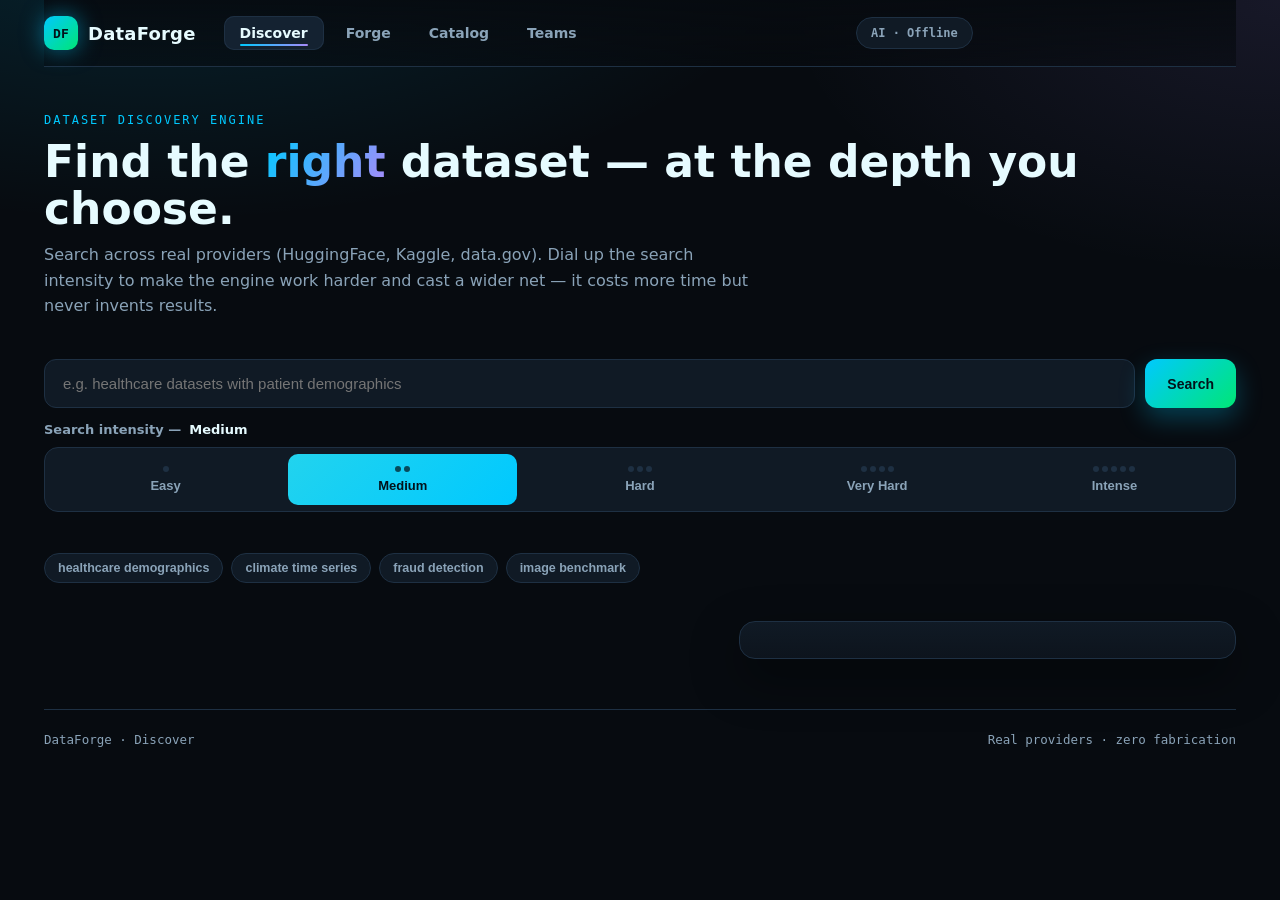
==== commit 7d5e1d40: "Add auth vault teams and provider credentials" ====
--- a/frontend/index.html
+++ b/frontend/index.html
@@ -3,7 +3,7 @@
   <head>
     <meta charset="utf-8" />
     <meta name="viewport" content="width=device-width, initial-scale=1" />
-    <title>DataForge - Discover</title>
+    <title>DataForge · Discover</title>
     <meta name="description" content="Discover datasets across real providers with tunable search intensity." />
     <!-- Point the frontend at your API (defaults to same-origin /api). -->
     <meta name="dataforge-api-base" content="http://127.0.0.1:8000" />
@@ -19,15 +19,17 @@
           <a href="index.html" aria-current="page">Discover</a>
           <a href="forge.html">Forge</a>
           <a href="catalog.html">Catalog</a>
+          <a href="teams.html">Teams</a>
         </nav>
-        <button class="provider" id="providerStatus" data-mode="offline" type="button">AI - Offline</button>
+        <button class="provider" id="providerStatus" data-mode="offline" type="button">AI · Offline</button>
+        <div class="account" id="accountBox"></div>
       </header>
 
       <main>
         <section class="page-head">
           <span class="eyebrow">Dataset discovery engine</span>
-          <h1>Find the <em>right</em> dataset - at the depth you choose.</h1>
-          <p>Search across real providers (HuggingFace, Kaggle, data.gov). Dial up the search intensity to make the engine work harder and cast a wider net - it costs more time but never invents results.</p>
+          <h1>Find the <em>right</em> dataset — at the depth you choose.</h1>
+          <p>Search across real providers (HuggingFace, Kaggle, data.gov). Dial up the search intensity to make the engine work harder and cast a wider net — it costs more time but never invents results.</p>
         </section>
 
         <form class="cmdbar" id="searchForm">
@@ -37,7 +39,7 @@
         </form>
 
         <section class="intensity" aria-label="Search intensity">
-          <div class="intensity-label">Search intensity - <b id="intensityName">Medium</b></div>
+          <div class="intensity-label">Search intensity — <b id="intensityName">Medium</b></div>
           <div class="intensity-track" id="intensityTrack" role="group" aria-label="Choose search intensity">
             <button type="button" class="intensity-step" data-level="easy" aria-pressed="false"><span class="dots"><i></i></span>Easy</button>
             <button type="button" class="intensity-step" data-level="medium" aria-pressed="true"><span class="dots"><i></i><i></i></span>Medium</button>
@@ -64,8 +66,8 @@
       </main>
 
       <footer class="foot">
-        <span>DataForge - Discover</span>
-        <span>Real providers - zero fabrication</span>
+        <span>DataForge · Discover</span>
+        <span>Real providers · zero fabrication</span>
       </footer>
     </div>
 
--- a/frontend/styles.css
+++ b/frontend/styles.css
@@ -236,3 +236,204 @@
 
 /* ---------- footer ---------- */
 .foot { margin-top: 50px; padding-top: 22px; border-top: 1px solid var(--border); color: var(--muted); font-size: 12.5px; font-family: var(--mono); display: flex; justify-content: space-between; flex-wrap: wrap; gap: 10px; }
+
+/* ---------- account control (navbar) ---------- */
+.account { display: flex; align-items: center; gap: 10px; margin-left: auto; }
+.account-email { font-size: 12.5px; color: var(--muted); font-family: var(--mono); max-width: 180px; overflow: hidden; text-overflow: ellipsis; white-space: nowrap; }
+.account-btn { padding: 9px 14px; font-size: 13px; }
+
+/* ---------- auth page ---------- */
+.auth-wrap { display: grid; place-items: center; padding: 40px 0 20px; }
+.auth-card {
+  width: 100%; max-width: 420px; padding: 30px 28px;
+  background: linear-gradient(180deg, var(--panel), var(--bg-soft));
+  border: 1px solid var(--border); border-radius: var(--radius); box-shadow: var(--shadow);
+}
+.auth-title { margin: 8px 0 4px; font-size: 26px; }
+.auth-subtitle { margin: 0 0 20px; color: var(--muted); font-size: 14px; line-height: 1.5; min-height: 21px; }
+.auth-tabs {
+  display: grid; grid-template-columns: 1fr 1fr; gap: 6px; margin-bottom: 20px; padding: 5px;
+  background: var(--panel); border: 1px solid var(--border); border-radius: 12px;
+}
+.auth-tab {
+  border: none; cursor: pointer; padding: 11px 8px; border-radius: 9px;
+  font-weight: 700; font-size: 14px; color: var(--muted); background: transparent; transition: 0.16s;
+}
+.auth-tab:hover { color: var(--text); }
+.auth-tab[aria-pressed="true"] { color: #03121a; background: linear-gradient(135deg, var(--cyan), var(--green)); }
+.auth-form .field { margin: 0 0 16px; }
+.field input[type="email"], .field input[type="password"], .field input[type="text"] {
+  width: 100%; padding: 13px 15px; font-family: var(--font); font-size: 14px;
+  color: var(--text); background: var(--panel); border: 1px solid var(--border); border-radius: 12px;
+  outline: none; transition: 0.18s;
+}
+.field input:focus { border-color: var(--cyan); box-shadow: 0 0 0 3px rgba(0, 201, 255, 0.18); }
+.auth-hint { margin: -4px 2px 14px; font-size: 12.5px; color: var(--muted); min-height: 14px; }
+.auth-submit { width: 100%; margin-top: 4px; }
+.auth-message { margin: 14px 2px 0; font-size: 13px; min-height: 16px; color: var(--muted); font-family: var(--mono); }
+.auth-message.error { color: var(--red); }
+.auth-message.ok { color: var(--green); }
+.auth-foot { margin: 18px 0 0; text-align: center; font-size: 13px; }
+.auth-foot a { color: var(--cyan); font-weight: 600; }
+
+/* ---------- account link + provider settings (vault) ---------- */
+.account-link {
+  font-size: 13px;
+  font-weight: 600;
+  color: var(--muted);
+  padding: 9px 6px;
+  text-decoration: none;
+}
+.account-link:hover { color: var(--text); }
+
+.provider-grid {
+  display: grid;
+  grid-template-columns: repeat(auto-fill, minmax(320px, 1fr));
+  gap: 16px;
+  align-items: start;
+}
+.provider-card { display: flex; flex-direction: column; }
+.provider-head {
+  display: flex;
+  align-items: flex-start;
+  justify-content: space-between;
+  gap: 12px;
+  margin-bottom: 6px;
+}
+.provider-head h3 { margin: 0 0 2px; font-size: 16px; }
+.provider-sub {
+  margin: 0;
+  font-size: 12px;
+  color: var(--muted);
+  font-family: var(--mono, monospace);
+}
+.pill {
+  font-size: 11.5px;
+  font-weight: 700;
+  padding: 4px 10px;
+  border-radius: 999px;
+  border: 1px solid var(--border);
+  color: var(--muted);
+  white-space: nowrap;
+}
+.pill.ok {
+  color: #03121a;
+  background: linear-gradient(135deg, var(--green), var(--cyan));
+  border-color: transparent;
+}
+.security-note { margin-bottom: 20px; }
+.security-note strong { color: var(--text); }
+.security-note p { margin: 8px 0 0; color: var(--muted); font-size: 13.5px; line-height: 1.5; }
+
+/* ====================================================================== */
+/* TEAMS PAGE                                                             */
+/* ====================================================================== */
+.teams-layout { display: grid; grid-template-columns: 320px 1fr; gap: 22px; align-items: start; }
+@media (max-width: 920px) { .teams-layout { grid-template-columns: 1fr; } }
+
+/* sidebar */
+.team-sidebar { position: sticky; top: 84px; display: flex; flex-direction: column; gap: 14px; }
+.team-create { display: flex; flex-direction: column; gap: 10px; }
+.team-create .field { margin: 0; }
+.team-create .button { width: 100%; }
+.team-list { display: flex; flex-direction: column; gap: 8px; margin-top: 4px; }
+.team-empty { color: var(--muted); font-size: 13.5px; line-height: 1.6; text-align: center; padding: 22px 12px; border: 1px dashed var(--border); border-radius: 12px; }
+.team-empty.error { color: var(--red); border-color: var(--red); }
+.team-item {
+  position: relative; display: flex; align-items: center; gap: 12px; width: 100%; text-align: left;
+  padding: 12px 14px; border-radius: 13px; cursor: pointer; transition: 0.16s;
+  border: 1px solid var(--border); background: var(--panel); color: var(--text);
+}
+.team-item:hover { transform: translateY(-1px); border-color: var(--cyan); background: var(--panel-2); }
+.team-item.active { border-color: transparent; box-shadow: inset 0 0 0 1.5px var(--cyan), 0 8px 22px rgba(0, 201, 255, 0.16); background: var(--panel-2); }
+.team-item.active::before { content: ""; position: absolute; left: 0; top: 12px; bottom: 12px; width: 3px; border-radius: 3px; background: linear-gradient(180deg, var(--cyan), var(--violet)); }
+.team-avatar {
+  flex-shrink: 0; display: grid; place-items: center; width: 40px; height: 40px; border-radius: 12px;
+  font-family: var(--mono); font-weight: 800; font-size: 14px; color: #03121a;
+  background: linear-gradient(135deg, var(--cyan), var(--violet)); box-shadow: 0 0 16px rgba(0, 201, 255, 0.28);
+}
+.team-item-main { display: flex; flex-direction: column; gap: 2px; min-width: 0; }
+.team-item-name { font-weight: 700; font-size: 14.5px; overflow: hidden; text-overflow: ellipsis; white-space: nowrap; }
+.team-item-sub { font-size: 12px; color: var(--muted); font-family: var(--mono); }
+.team-dot { margin-left: auto; width: 8px; height: 8px; border-radius: 50%; background: var(--amber); box-shadow: 0 0 10px var(--amber); flex-shrink: 0; }
+
+/* detail */
+.team-detail { display: flex; flex-direction: column; gap: 8px; min-height: 320px; }
+.team-detail-head { display: flex; align-items: center; gap: 16px; padding-bottom: 18px; border-bottom: 1px solid var(--border); }
+.team-hero-avatar {
+  flex-shrink: 0; display: grid; place-items: center; width: 58px; height: 58px; border-radius: 16px;
+  font-family: var(--mono); font-weight: 800; font-size: 20px; color: #03121a;
+  background: linear-gradient(135deg, var(--cyan), var(--violet)); box-shadow: 0 10px 26px rgba(0, 201, 255, 0.3);
+}
+.team-detail-title { display: flex; flex-direction: column; gap: 7px; min-width: 0; }
+.team-detail-title h2 { margin: 0; font-size: 22px; }
+.team-detail-meta { display: flex; align-items: center; gap: 10px; flex-wrap: wrap; }
+.team-detail-head .danger { margin-left: auto; color: var(--red); border-color: rgba(255, 82, 82, 0.4); }
+.team-detail-head .danger:hover { background: rgba(255, 82, 82, 0.12); }
+.muted-mono { font-family: var(--mono); font-size: 12px; color: var(--muted); }
+
+.team-section { padding-top: 18px; }
+.section-title { display: flex; align-items: baseline; justify-content: space-between; gap: 12px; margin-bottom: 14px; flex-wrap: wrap; }
+.section-title h3 { margin: 0; font-size: 13px; text-transform: uppercase; letter-spacing: 1px; color: var(--cyan); }
+
+/* role badges */
+.role-badge {
+  display: inline-flex; align-items: center; font-size: 11px; font-weight: 800; letter-spacing: 0.4px;
+  text-transform: uppercase; padding: 4px 10px; border-radius: 999px; border: 1px solid var(--border);
+}
+.role-owner { color: var(--amber); border-color: rgba(251, 191, 36, 0.45); background: rgba(251, 191, 36, 0.08); }
+.role-admin { color: var(--cyan); border-color: rgba(0, 201, 255, 0.45); background: rgba(0, 201, 255, 0.08); }
+.role-member { color: var(--green); border-color: rgba(0, 230, 118, 0.4); background: rgba(0, 230, 118, 0.07); }
+.role-viewer { color: var(--muted); }
+
+/* roster */
+.roster { display: flex; flex-direction: column; gap: 8px; }
+.member-row { display: flex; align-items: center; gap: 12px; padding: 10px 12px; border-radius: 12px; border: 1px solid var(--border); background: var(--panel-2); }
+.member-avatar {
+  flex-shrink: 0; display: grid; place-items: center; width: 32px; height: 32px; border-radius: 9px;
+  font-family: var(--mono); font-weight: 700; font-size: 12px; color: var(--text);
+  background: var(--panel); border: 1px solid var(--border);
+}
+.member-id { flex: 1; min-width: 0; font-size: 13.5px; overflow: hidden; text-overflow: ellipsis; white-space: nowrap; }
+.you-tag { font-size: 10.5px; font-weight: 700; color: var(--cyan); border: 1px solid rgba(0,201,255,0.4); border-radius: 999px; padding: 1px 7px; margin-left: 4px; }
+.member-actions { display: flex; align-items: center; gap: 8px; flex-shrink: 0; }
+
+/* inputs shared by member-add + share-composer */
+.role-select, .member-add select, .member-add input, .share-composer select, .share-composer input {
+  font-family: var(--font); font-size: 13px; color: var(--text);
+  background: var(--panel); border: 1px solid var(--border); border-radius: 10px; padding: 9px 11px; outline: none; transition: 0.16s;
+}
+.role-select { padding: 6px 9px; font-size: 12.5px; }
+.role-select:focus, .member-add input:focus, .member-add select:focus, .share-composer input:focus, .share-composer select:focus {
+  border-color: var(--cyan); box-shadow: 0 0 0 3px rgba(0, 201, 255, 0.16);
+}
+.icon-btn {
+  flex-shrink: 0; display: grid; place-items: center; width: 28px; height: 28px; border-radius: 8px; cursor: pointer;
+  font-size: 17px; line-height: 1; color: var(--muted); background: transparent; border: 1px solid var(--border); transition: 0.16s;
+}
+.icon-btn:hover { color: var(--red); border-color: var(--red); background: rgba(255, 82, 82, 0.1); }
+
+.member-add { display: grid; grid-template-columns: 1fr 130px auto; gap: 8px; margin-top: 12px; }
+.member-add input { width: 100%; }
+@media (max-width: 560px) { .member-add { grid-template-columns: 1fr; } }
+
+/* shares */
+.share-composer { display: grid; grid-template-columns: 130px 1fr 110px auto; gap: 8px; margin-bottom: 14px; }
+.share-composer input { width: 100%; }
+@media (max-width: 640px) { .share-composer { grid-template-columns: 1fr 1fr; } }
+.share-list { display: flex; flex-direction: column; gap: 8px; }
+.share-empty { color: var(--muted); font-size: 13px; padding: 14px; text-align: center; border: 1px dashed var(--border); border-radius: 12px; }
+.share-note { font-size: 12.5px; line-height: 1.6; }
+.share-note code { font-family: var(--mono); color: var(--cyan); background: var(--panel-2); padding: 1px 6px; border-radius: 6px; }
+.share-row { display: flex; align-items: center; gap: 10px; padding: 9px 12px; border-radius: 11px; border: 1px solid var(--border); background: var(--panel-2); }
+.share-type {
+  flex-shrink: 0; font-family: var(--mono); font-size: 11px; font-weight: 700; text-transform: uppercase; letter-spacing: 0.5px;
+  padding: 3px 9px; border-radius: 7px; border: 1px solid var(--border);
+}
+.share-dataset { color: var(--cyan); border-color: rgba(0,201,255,0.4); }
+.share-project { color: var(--violet); border-color: rgba(167,139,250,0.4); }
+.share-run { color: var(--green); border-color: rgba(0,230,118,0.4); }
+.share-id { flex: 1; min-width: 0; font-family: var(--mono); font-size: 12.5px; overflow: hidden; text-overflow: ellipsis; white-space: nowrap; }
+.perm-badge { flex-shrink: 0; font-size: 11px; font-weight: 700; text-transform: uppercase; padding: 3px 9px; border-radius: 999px; border: 1px solid var(--border); }
+.perm-view { color: var(--muted); }
+.perm-edit { color: var(--amber); border-color: rgba(251,191,36,0.4); }
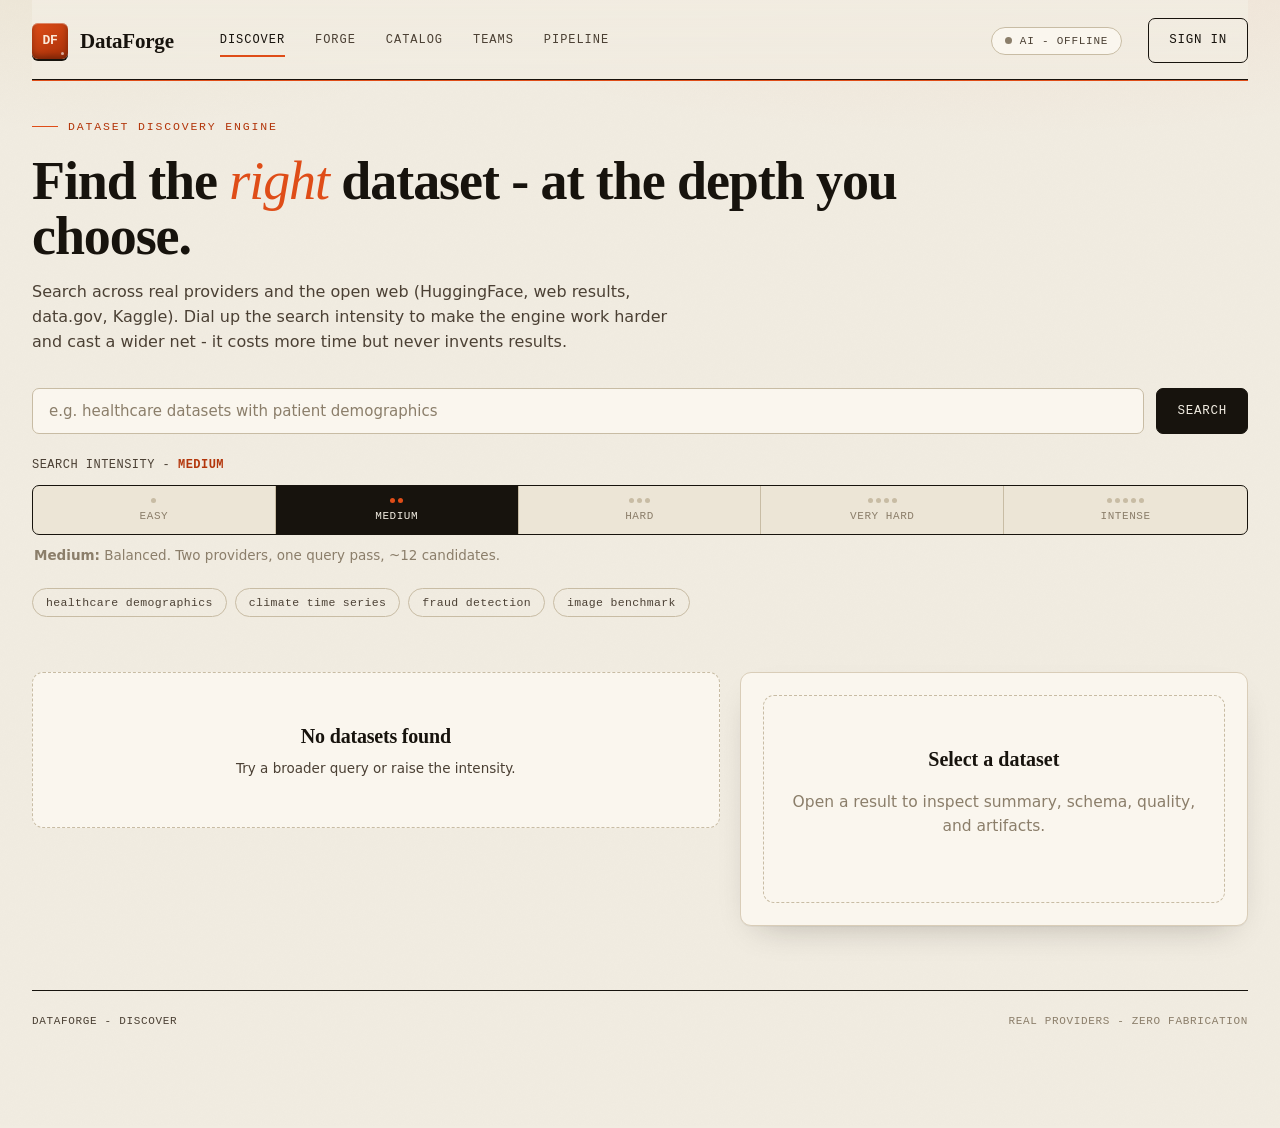
==== commit eff4613b: "Security and runtime hardening" ====
--- a/frontend/index.html
+++ b/frontend/index.html
@@ -3,7 +3,7 @@
   <head>
     <meta charset="utf-8" />
     <meta name="viewport" content="width=device-width, initial-scale=1" />
-    <title>DataForge · Discover</title>
+    <title>DataForge - Discover</title>
     <meta name="description" content="Discover datasets across real providers with tunable search intensity." />
     <!-- Point the frontend at your API (defaults to same-origin /api). -->
     <meta name="dataforge-api-base" content="http://127.0.0.1:8000" />
@@ -20,16 +20,17 @@
           <a href="forge.html">Forge</a>
           <a href="catalog.html">Catalog</a>
           <a href="teams.html">Teams</a>
+          <a href="pipeline.html">Pipeline</a>
         </nav>
-        <button class="provider" id="providerStatus" data-mode="offline" type="button">AI · Offline</button>
+        <button class="provider" id="providerStatus" data-mode="offline" type="button">AI - Offline</button>
         <div class="account" id="accountBox"></div>
       </header>
 
       <main>
         <section class="page-head">
           <span class="eyebrow">Dataset discovery engine</span>
-          <h1>Find the <em>right</em> dataset — at the depth you choose.</h1>
-          <p>Search across real providers (HuggingFace, Kaggle, data.gov). Dial up the search intensity to make the engine work harder and cast a wider net — it costs more time but never invents results.</p>
+          <h1>Find the <em>right</em> dataset - at the depth you choose.</h1>
+          <p>Search across real providers and the open web (HuggingFace, web results, data.gov, Kaggle). Dial up the search intensity to make the engine work harder and cast a wider net - it costs more time but never invents results.</p>
         </section>
 
         <form class="cmdbar" id="searchForm">
@@ -39,7 +40,7 @@
         </form>
 
         <section class="intensity" aria-label="Search intensity">
-          <div class="intensity-label">Search intensity — <b id="intensityName">Medium</b></div>
+          <div class="intensity-label">Search intensity - <b id="intensityName">Medium</b></div>
           <div class="intensity-track" id="intensityTrack" role="group" aria-label="Choose search intensity">
             <button type="button" class="intensity-step" data-level="easy" aria-pressed="false"><span class="dots"><i></i></span>Easy</button>
             <button type="button" class="intensity-step" data-level="medium" aria-pressed="true"><span class="dots"><i></i><i></i></span>Medium</button>
@@ -66,8 +67,8 @@
       </main>
 
       <footer class="foot">
-        <span>DataForge · Discover</span>
-        <span>Real providers · zero fabrication</span>
+        <span>DataForge - Discover</span>
+        <span>Real providers - zero fabrication</span>
       </footer>
     </div>
 
--- a/frontend/styles.css
+++ b/frontend/styles.css
@@ -1,418 +1,481 @@
+/* ====================================================================== *
+   DATAFORGE - "Forge Atelier" identity
+   Editorial + industrial. Warm paper, ink, molten ember, brass.
+   High-contrast display serif (Fraunces) + grotesque UI + mono data.
+   A deliberate break from the dark-neon "AI dashboard" template.
+ * ====================================================================== */
+
+/* Fonts are NOT fetched from the network (offline-friendly). The names below
+   are used only if present on the system or self-hosted via @font-face; each
+   stack degrades gracefully to high-quality system fonts.
+   To get the exact display look, drop self-hosted woff2 files in /frontend/fonts
+   and add @font-face rules here - no markup changes required. */
+
 :root {
-  --bg: #070b10;
-  --bg-soft: #0d141d;
-  --panel: #101a25;
-  --panel-2: #142231;
-  --border: #1e3043;
-  --text: #e6fbff;
-  --muted: #8aa3b8;
-  --cyan: #00c9ff;
-  --teal: #2c5364;
-  --green: #00e676;
-  --violet: #a78bfa;
-  --red: #ff5252;
-  --amber: #fbbf24;
-  --radius: 16px;
-  --shadow: 0 18px 50px rgba(0, 0, 0, 0.45);
-  --font: "Inter", "Segoe UI", system-ui, -apple-system, sans-serif;
-  --mono: "JetBrains Mono", ui-monospace, "SFMono-Regular", Menlo, monospace;
+  /* surfaces */
+  --paper: #f1ece1;          /* warm bone canvas */
+  --paper-2: #faf6ee;        /* raised card */
+  --paper-3: #ece5d6;        /* sunken / track */
+  --ink: #17130d;            /* near-black, warm */
+  --ink-2: #2a2218;
+  --ink-soft: #4b4034;
+  --muted: #8b7e6a;
+  --line: #d9cdb8;           /* hairline */
+  --line-strong: #c8bca4;
+
+  /* brand */
+  --ember: #df4d18;          /* molten orange - primary accent */
+  --ember-deep: #b3360b;
+  --ember-soft: #f3e2d6;
+  --brass: #a67c1f;          /* forged gold - secondary */
+  --brass-soft: #efe3c4;
+  --steel: #211f24;          /* industrial dark block */
+  --steel-2: #2c2a31;
+
+  /* status */
+  --green: #2f7d4f;
+  --green-soft: #dcebe0;
+  --red: #bb3a26;
+  --red-soft: #f3ddd6;
+  --blue: #2f5d7d;
+
+  /* type */
+  --display: "Fraunces", "Iowan Old Style", "Palatino Linotype", "Book Antiqua", Palatino, Georgia, "Times New Roman", serif;
+  --ui: "Space Grotesk", "Segoe UI", system-ui, -apple-system, Roboto, "Helvetica Neue", Arial, sans-serif;
+  --mono: "JetBrains Mono", "Cascadia Code", "Cascadia Mono", Consolas, ui-monospace, "SFMono-Regular", Menlo, monospace;
+
+  /* geometry */
+  --radius: 7px;
+  --radius-lg: 11px;
+  --shadow: 0 1px 0 rgba(23,19,13,.04), 0 14px 34px -18px rgba(23,19,13,.30);
+  --shadow-sm: 0 8px 22px -16px rgba(23,19,13,.45);
+  --ring: 0 0 0 3px rgba(223,77,24,.16);
 }
 
 * { box-sizing: border-box; }
-
 html, body { margin: 0; padding: 0; }
 
 body {
-  font-family: var(--font);
-  color: var(--text);
-  background:
-    radial-gradient(1100px 520px at 12% -10%, rgba(0, 201, 255, 0.14), transparent 60%),
-    radial-gradient(900px 500px at 100% 0%, rgba(167, 139, 250, 0.10), transparent 55%),
-    var(--bg);
+  font-family: var(--ui);
+  color: var(--ink);
+  background-color: var(--paper);
+  /* faint forged-paper grain + a slow ember warmth at the top edge */
+  background-image:
+    radial-gradient(1200px 380px at 78% -8%, rgba(223,77,24,.07), transparent 60%),
+    radial-gradient(900px 360px at 6% -6%, rgba(166,124,31,.07), transparent 55%),
+    url("data:image/svg+xml,%3Csvg xmlns='http://www.w3.org/2000/svg' width='180' height='180'%3E%3Cfilter id='n'%3E%3CfeTurbulence type='fractalNoise' baseFrequency='0.9' numOctaves='2' stitchTiles='stitch'/%3E%3CfeColorMatrix type='saturate' values='0'/%3E%3C/filter%3E%3Crect width='100%25' height='100%25' filter='url(%23n)' opacity='0.025'/%3E%3C/svg%3E");
   min-height: 100vh;
   -webkit-font-smoothing: antialiased;
+  text-rendering: optimizeLegibility;
+  font-size: 15.5px;
+  line-height: 1.55;
 }
 
 a { color: inherit; text-decoration: none; }
+em { font-style: italic; }
 .sr-only { position: absolute; width: 1px; height: 1px; overflow: hidden; clip: rect(0 0 0 0); }
 
-/* ---------- shell ---------- */
-.app-shell { max-width: 1240px; margin: 0 auto; padding: 0 24px 80px; }
+::selection { background: var(--ember); color: #fff; }
+
+input, button, textarea, select { font-family: inherit; }
+
+/* ---------------------------------------------------------------- shell */
+.app-shell {
+  width: min(1680px, calc(100% - clamp(32px, 5vw, 96px)));
+  margin: 0 auto;
+  padding: 0 0 96px;
+}
 
 .topbar {
-  position: sticky; top: 0; z-index: 30;
-  display: flex; align-items: center; gap: 20px;
-  padding: 16px 0; margin-bottom: 8px;
-  backdrop-filter: blur(14px);
-  background: linear-gradient(180deg, rgba(7, 11, 16, 0.92), rgba(7, 11, 16, 0.55));
-  border-bottom: 1px solid var(--border);
-}
-.brand { display: flex; align-items: center; gap: 10px; font-weight: 700; font-size: 18px; letter-spacing: 0.2px; }
+  position: sticky; top: 0; z-index: 40;
+  display: flex; align-items: center; gap: 26px;
+  flex-wrap: wrap;
+  padding: 18px 0 16px;
+  margin-bottom: 30px;
+  background: linear-gradient(180deg, rgba(241,236,225,.96), rgba(241,236,225,.78));
+  backdrop-filter: blur(8px);
+  border-bottom: 1px solid var(--ink);
+  box-shadow: 0 1px 0 0 var(--ember);   /* signature molten hairline under the rule */
+}
+
+.brand { display: flex; align-items: center; gap: 12px; font-family: var(--display); font-weight: 800; font-size: 21px; letter-spacing: -.01em; }
+.brand span:last-child { padding-top: 2px; }
 .brand-mark {
-  display: grid; place-items: center; width: 34px; height: 34px; border-radius: 10px;
-  font-family: var(--mono); font-size: 13px; font-weight: 800; color: #03121a;
-  background: linear-gradient(135deg, var(--cyan), var(--green));
-  box-shadow: 0 0 22px rgba(0, 201, 255, 0.5);
-}
-.nav { display: flex; gap: 6px; margin-left: 8px; }
+  display: grid; place-items: center; width: 36px; height: 36px; border-radius: 6px;
+  font-family: var(--mono); font-size: 13px; font-weight: 700; color: #fbe9d9;
+  background:
+    linear-gradient(150deg, var(--ember) 0%, var(--ember-deep) 78%);
+  box-shadow: inset 0 1px 0 rgba(255,255,255,.35), inset 0 -3px 6px rgba(0,0,0,.35), 0 2px 0 var(--ink);
+  position: relative;
+}
+.brand-mark::after { /* forged rivet */
+  content: ""; position: absolute; right: 4px; bottom: 4px; width: 3px; height: 3px; border-radius: 50%;
+  background: rgba(255,255,255,.6);
+}
+
+.nav { display: flex; gap: 2px; margin-left: 6px; flex-wrap: wrap; }
 .nav a {
-  position: relative; padding: 9px 16px; border-radius: 10px; color: var(--muted);
-  font-weight: 600; font-size: 14px; transition: 0.18s;
-}
-.nav a:hover { color: var(--text); background: var(--panel); }
-.nav a[aria-current="page"] {
-  color: var(--text); background: var(--panel-2);
-  box-shadow: inset 0 0 0 1px var(--border);
-}
-.nav a[aria-current="page"]::after {
-  content: ""; position: absolute; left: 16px; right: 16px; bottom: 4px; height: 2px; border-radius: 2px;
-  background: linear-gradient(90deg, var(--cyan), var(--violet));
-}
+  position: relative; padding: 8px 14px;
+  font-family: var(--mono); font-size: 12px; font-weight: 500; letter-spacing: .08em; text-transform: uppercase;
+  color: var(--ink-soft); transition: color .16s;
+}
+.nav a:hover { color: var(--ink); }
+.nav a::after {
+  content: ""; position: absolute; left: 14px; right: 14px; bottom: 1px; height: 2px;
+  background: var(--ember); transform: scaleX(0); transform-origin: left; transition: transform .2s ease;
+}
+.nav a:hover::after { transform: scaleX(.5); }
+.nav a[aria-current="page"] { color: var(--ink); }
+.nav a[aria-current="page"]::after { transform: scaleX(1); }
+
+/* AI provider status - a forged toggle, not a glowing pill */
 .provider {
-  margin-left: auto; font-family: var(--mono); font-size: 12px; font-weight: 600;
-  padding: 8px 14px; border-radius: 999px; cursor: default;
-  border: 1px solid var(--border); color: var(--muted); background: var(--panel);
-}
-.provider[data-mode="live"] { color: #03121a; background: linear-gradient(135deg, var(--green), var(--cyan)); border-color: transparent; }
-
-/* ---------- hero ---------- */
-.page-head { padding: 34px 0 18px; }
+  margin-left: auto;
+  font-family: var(--mono); font-size: 11px; font-weight: 500; letter-spacing: .07em; text-transform: uppercase;
+  padding: 7px 13px; border-radius: 999px; cursor: pointer;
+  color: var(--ink-soft); background: var(--paper-2);
+  border: 1px solid var(--line-strong); transition: .16s;
+  display: inline-flex; align-items: center; gap: 8px;
+}
+.provider::before { content: ""; width: 7px; height: 7px; border-radius: 50%; background: var(--muted); }
+.provider:hover { border-color: var(--ink); color: var(--ink); }
+.provider[data-mode="live"] { color: var(--ember-deep); border-color: var(--ember); background: var(--ember-soft); }
+.provider[data-mode="live"]::before { background: var(--ember); box-shadow: 0 0 0 3px rgba(223,77,24,.18); }
+.provider[data-mode="offline"]::before { background: var(--muted); }
+
+/* account */
+.account { display: flex; align-items: center; gap: 10px; flex-wrap: wrap; }
+.account-email { font-family: var(--mono); font-size: 12px; color: var(--ink-soft); }
+.account-btn, .account-link {
+  font-family: var(--mono); font-size: 11.5px; letter-spacing: .05em; text-transform: uppercase;
+  padding: 7px 13px; border-radius: var(--radius); cursor: pointer; transition: .16s;
+  border: 1px solid var(--ink); background: var(--ink); color: var(--paper);
+}
+.account-link { background: transparent; color: var(--ink); }
+.account-btn:hover { background: var(--ember); border-color: var(--ember); color: #fff; }
+.account-link:hover { background: var(--ink); color: var(--paper); }
+
+/* ---------------------------------------------------------- page header */
+.page-head { margin: 18px 0 34px; max-width: 920px; }
 .eyebrow {
-  display: inline-block; font-family: var(--mono); font-size: 12px; letter-spacing: 2px;
-  text-transform: uppercase; color: var(--cyan); margin-bottom: 12px;
-}
-.page-head h1 { margin: 0 0 10px; font-size: clamp(28px, 4vw, 44px); line-height: 1.06; }
-.page-head h1 em { font-style: normal; background: linear-gradient(120deg, var(--cyan), var(--violet)); -webkit-background-clip: text; background-clip: text; color: transparent; }
-.page-head p { margin: 0; max-width: 720px; color: var(--muted); font-size: 16px; line-height: 1.6; }
-
-/* ---------- search + intensity ---------- */
-.cmdbar { display: flex; gap: 10px; margin: 22px 0 14px; flex-wrap: wrap; }
-.cmdbar input[type="search"], .cmdbar input[type="text"] {
-  flex: 1; min-width: 260px; padding: 15px 18px; font-size: 15px;
-  color: var(--text); background: var(--panel); border: 1px solid var(--border); border-radius: 12px;
-  outline: none; transition: 0.18s;
-}
-.cmdbar input:focus { border-color: var(--cyan); box-shadow: 0 0 0 3px rgba(0, 201, 255, 0.18); }
-
+  display: inline-flex; align-items: center; gap: 10px;
+  font-family: var(--mono); font-size: 11.5px; font-weight: 500; letter-spacing: .16em; text-transform: uppercase;
+  color: var(--ember-deep); margin-bottom: 18px;
+}
+.eyebrow::before { content: ""; width: 26px; height: 1px; background: var(--ember); display: inline-block; }
+.page-head h1 {
+  font-family: var(--display); font-weight: 800; font-size: clamp(34px, 5vw, 54px);
+  line-height: 1.02; letter-spacing: -.02em; margin: 0 0 16px;
+}
+.page-head h1 em { font-family: var(--display); font-style: italic; font-weight: 500; color: var(--ember); }
+.page-head p { font-size: 16px; color: var(--ink-soft); margin: 0; max-width: 64ch; }
+
+/* ------------------------------------------------------------- buttons */
 .button {
-  display: inline-flex; align-items: center; justify-content: center; gap: 8px;
-  padding: 14px 22px; font-size: 14px; font-weight: 700; border-radius: 12px; cursor: pointer;
-  border: 1px solid var(--border); background: var(--panel-2); color: var(--text); transition: 0.18s;
-}
-.button:hover { transform: translateY(-1px); }
-.button.primary { border: none; color: #03121a; background: linear-gradient(135deg, var(--cyan), var(--green)); box-shadow: 0 10px 26px rgba(0, 201, 255, 0.28); }
-.button.ghost { background: transparent; color: var(--muted); }
-.button:disabled { opacity: 0.55; cursor: not-allowed; transform: none; }
-
-.intensity { margin: 6px 0 8px; }
-.intensity-label { display: flex; align-items: center; gap: 8px; font-size: 13px; color: var(--muted); margin-bottom: 10px; font-weight: 600; }
-.intensity-label b { color: var(--text); }
+  font-family: var(--mono); font-size: 12.5px; font-weight: 500; letter-spacing: .06em; text-transform: uppercase;
+  padding: 12px 20px; border-radius: var(--radius); cursor: pointer; transition: .16s; white-space: nowrap;
+  border: 1px solid var(--ink); background: var(--paper-2); color: var(--ink);
+}
+.button:hover { transform: translateY(-1px); box-shadow: var(--shadow-sm); }
+.button:active { transform: translateY(0); }
+.button.primary {
+  background: var(--ink); color: var(--paper); border-color: var(--ink);
+}
+.button.primary:hover { background: var(--ember); border-color: var(--ember); color: #fff; }
+.button.ghost { background: transparent; }
+.button.ghost:hover { border-color: var(--ember); color: var(--ember-deep); }
+.button.danger, .danger { color: var(--red); border-color: var(--red); background: transparent; }
+.button.danger:hover { background: var(--red); color: #fff; }
+.hero-actions { display: flex; gap: 12px; flex-wrap: wrap; margin-top: 8px; }
+
+/* ------------------------------------------------------ command / search */
+.cmdbar { display: flex; gap: 12px; margin: 0 0 22px; }
+.cmdbar input,
+input[type="search"], input[type="text"], input[type="email"], input[type="password"] {
+  flex: 1; width: 100%;
+  font-size: 15px; color: var(--ink);
+  padding: 13px 16px; border-radius: var(--radius);
+  background: var(--paper-2); border: 1px solid var(--line-strong); outline: none; transition: .16s;
+}
+.cmdbar input::placeholder, input::placeholder { color: var(--muted); }
+input:focus { border-color: var(--ember); box-shadow: var(--ring); background: #fff; }
+
+/* ----------------------------------------------------- search intensity */
+.intensity { margin: 0 0 22px; }
+.intensity-label { font-family: var(--mono); font-size: 12px; letter-spacing: .04em; text-transform: uppercase; color: var(--ink-soft); margin-bottom: 10px; }
+.intensity-label b { color: var(--ember-deep); }
 .intensity-track {
-  display: grid; grid-template-columns: repeat(5, 1fr); gap: 8px;
-  background: var(--panel); border: 1px solid var(--border); border-radius: 14px; padding: 6px;
+  display: grid; grid-template-columns: repeat(5, 1fr); gap: 0;
+  border: 1px solid var(--ink); border-radius: var(--radius); overflow: hidden; background: var(--paper-3);
 }
 .intensity-step {
-  border: none; cursor: pointer; padding: 12px 8px; border-radius: 10px;
-  font-weight: 700; font-size: 13px; color: var(--muted); background: transparent; transition: 0.16s;
-  display: flex; flex-direction: column; align-items: center; gap: 6px;
-}
+  display: flex; flex-direction: column; align-items: center; gap: 7px;
+  padding: 12px 8px; cursor: pointer; border: none; background: transparent;
+  font-family: var(--mono); font-size: 11px; letter-spacing: .05em; text-transform: uppercase; color: var(--muted);
+  border-right: 1px solid var(--line-strong); transition: .16s;
+}
+.intensity-step:last-child { border-right: none; }
+.intensity-step:hover { background: var(--paper-2); color: var(--ink); }
 .intensity-step .dots { display: flex; gap: 3px; }
-.intensity-step .dots i { width: 6px; height: 6px; border-radius: 50%; background: var(--border); display: block; }
-.intensity-step:hover { color: var(--text); }
-.intensity-step[aria-pressed="true"] { color: #03121a; }
-.intensity-step[data-level="easy"][aria-pressed="true"] { background: linear-gradient(135deg, #4ade80, #22d3ee); }
-.intensity-step[data-level="medium"][aria-pressed="true"] { background: linear-gradient(135deg, #22d3ee, #00c9ff); }
-.intensity-step[data-level="hard"][aria-pressed="true"] { background: linear-gradient(135deg, #fbbf24, #f97316); }
-.intensity-step[data-level="very_hard"][aria-pressed="true"] { background: linear-gradient(135deg, #fb7185, #f43f5e); }
-.intensity-step[data-level="intense"][aria-pressed="true"] { background: linear-gradient(135deg, #a78bfa, #f43f5e); }
-.intensity-step[aria-pressed="true"] .dots i { background: rgba(3, 18, 26, 0.7); }
-.intensity-hint { margin-top: 10px; font-size: 13px; color: var(--muted); min-height: 18px; }
-.intensity-hint b { color: var(--cyan); }
-
-.status-line { font-family: var(--mono); font-size: 12.5px; color: var(--muted); margin: 4px 2px 18px; min-height: 16px; }
-.chips { display: flex; flex-wrap: wrap; gap: 8px; margin: 6px 0 4px; }
+.intensity-step .dots i { width: 5px; height: 5px; border-radius: 50%; background: var(--line-strong); transition: .16s; }
+.intensity-step[aria-pressed="true"] { background: var(--ink); color: var(--paper); }
+.intensity-step[aria-pressed="true"] .dots i { background: var(--ember); }
+.intensity-hint { font-size: 13.5px; color: var(--muted); margin: 10px 2px 0; min-height: 1.2em; }
+
+/* ------------------------------------------------------------- chips */
+.chips { display: flex; gap: 8px; flex-wrap: wrap; margin: 0 0 22px; }
 .chip {
-  font-size: 12.5px; font-weight: 600; color: var(--muted); cursor: pointer;
-  padding: 7px 13px; border-radius: 999px; border: 1px solid var(--border); background: var(--panel); transition: 0.16s;
-}
-.chip:hover { color: var(--text); border-color: var(--cyan); }
-
-/* ---------- layout grids ---------- */
-.split { display: grid; grid-template-columns: 1.15fr 0.85fr; gap: 22px; align-items: start; }
-@media (max-width: 920px) { .split { grid-template-columns: 1fr; } }
-
-.results { display: flex; flex-direction: column; gap: 14px; }
-.card-grid { display: grid; grid-template-columns: repeat(auto-fill, minmax(280px, 1fr)); gap: 16px; }
-
-.result-card, .catalog-card, .panel {
-  background: linear-gradient(180deg, var(--panel), var(--bg-soft));
-  border: 1px solid var(--border); border-radius: var(--radius); padding: 18px 20px;
-  box-shadow: var(--shadow); transition: 0.18s;
-}
-.result-card { cursor: pointer; }
-.result-card:hover { border-color: var(--cyan); transform: translateY(-2px); }
-.result-card.active { border-color: var(--cyan); box-shadow: 0 0 0 1px var(--cyan), var(--shadow); }
-.result-top { display: flex; justify-content: space-between; gap: 14px; align-items: flex-start; }
-.result-card h3, .catalog-card h3 { margin: 0 0 6px; font-size: 16px; }
-.result-card p, .catalog-card p { margin: 0; color: var(--muted); font-size: 13.5px; line-height: 1.5; }
+  font-family: var(--mono); font-size: 11.5px; letter-spacing: .03em;
+  padding: 7px 13px; border-radius: 999px; cursor: pointer; transition: .16s;
+  background: transparent; border: 1px solid var(--line-strong); color: var(--ink-soft);
+}
+.chip:hover { border-color: var(--ember); color: var(--ember-deep); background: var(--ember-soft); }
+
+.status-line { font-family: var(--mono); font-size: 12.5px; color: var(--muted); margin: 4px 2px 18px; min-height: 1.2em; }
+
+/* ------------------------------------------------------------- panels */
+.panel {
+  background: var(--paper-2); border: 1px solid var(--line); border-radius: var(--radius-lg);
+  padding: 22px; box-shadow: var(--shadow);
+  min-width: 0;
+}
+.split { display: grid; grid-template-columns: minmax(0, 1.15fr) minmax(320px, .85fr); gap: 20px; align-items: start; }
+@media (max-width: 900px) { .split { grid-template-columns: 1fr; } }
+.results { display: flex; flex-direction: column; gap: 12px; }
+.detail { position: sticky; top: 96px; }
+
+/* result + catalog cards - squared, hairline, top tick */
+.result-card, .catalog-card, .provider-card {
+  position: relative; background: var(--paper-2);
+  border: 1px solid var(--line); border-radius: var(--radius);
+  padding: 18px 18px 16px; cursor: pointer; transition: .16s; overflow: hidden;
+}
+.result-card::before, .catalog-card::before {
+  content: ""; position: absolute; left: 0; top: 0; bottom: 0; width: 3px;
+  background: var(--ink); transform: scaleY(0); transform-origin: top; transition: transform .2s ease;
+}
+.result-card:hover, .catalog-card:hover, .provider-card:hover {
+  border-color: var(--ink); transform: translateY(-2px); box-shadow: var(--shadow);
+}
+.result-card:hover::before, .catalog-card:hover::before,
+.result-card.active::before { background: var(--ember); transform: scaleY(1); }
+.result-card.active { border-color: var(--ember); }
+.result-top { display: flex; align-items: flex-start; justify-content: space-between; gap: 12px; margin-bottom: 6px; }
+.result-card h3, .catalog-card h3 { font-family: var(--display); font-weight: 600; font-size: 18px; margin: 0 0 4px; letter-spacing: -.01em; }
+.result-card p, .catalog-card p { font-size: 13.5px; color: var(--ink-soft); margin: 6px 0 0; }
+
 .score {
-  flex-shrink: 0; font-family: var(--mono); font-weight: 800; font-size: 15px; color: #03121a;
-  padding: 6px 11px; border-radius: 10px; background: linear-gradient(135deg, var(--cyan), var(--green));
-}
-.meta-row { display: flex; flex-wrap: wrap; gap: 12px; margin-top: 14px; font-size: 12.5px; color: var(--muted); font-family: var(--mono); }
-.tag { padding: 4px 10px; border-radius: 999px; background: var(--panel-2); border: 1px solid var(--border); color: var(--text); font-family: var(--font); }
-.diff-badge {
-  display: inline-flex; align-items: center; gap: 6px; font-size: 11.5px; font-weight: 700; font-family: var(--font);
-  padding: 4px 10px; border-radius: 999px; border: 1px solid var(--border);
-}
-.diff-easy { color: #4ade80; border-color: rgba(74, 222, 128, 0.4); }
-.diff-medium { color: #22d3ee; border-color: rgba(34, 211, 238, 0.4); }
-.diff-hard { color: #fbbf24; border-color: rgba(251, 191, 36, 0.4); }
-.diff-very_hard { color: #fb7185; border-color: rgba(251, 113, 133, 0.4); }
-.diff-intense { color: #a78bfa; border-color: rgba(167, 139, 250, 0.4); }
-
-/* ---------- detail panel + tabs ---------- */
-.panel.detail { position: sticky; top: 84px; }
-.tabs { display: flex; flex-wrap: wrap; gap: 6px; margin: 16px 0; }
-.tab {
-  padding: 8px 14px; border-radius: 9px; font-size: 13px; font-weight: 600; text-transform: capitalize;
-  cursor: pointer; border: 1px solid var(--border); background: transparent; color: var(--muted); transition: 0.16s;
-}
-.tab:hover { color: var(--text); }
-.tab.active { color: #03121a; background: linear-gradient(135deg, var(--cyan), var(--green)); border-color: transparent; }
-.detail-section { padding: 14px 0; border-top: 1px solid var(--border); }
-.detail-section:first-of-type { border-top: none; }
-.detail-section h4 { margin: 0 0 10px; font-size: 13px; text-transform: uppercase; letter-spacing: 1px; color: var(--cyan); }
-.metric-grid { display: grid; grid-template-columns: repeat(2, 1fr); gap: 12px; }
-.metric { background: var(--panel-2); border: 1px solid var(--border); border-radius: 12px; padding: 12px 14px; }
-.metric span { display: block; font-size: 12px; color: var(--muted); margin-bottom: 5px; }
-.metric strong { font-size: 18px; font-family: var(--mono); }
-.schema-list { display: flex; flex-direction: column; gap: 8px; }
-.schema-row { display: flex; justify-content: space-between; padding: 9px 13px; border-radius: 10px; background: var(--panel-2); border: 1px solid var(--border); font-size: 13px; }
-.schema-row strong { font-family: var(--mono); color: var(--cyan); }
-.artifact-links { display: flex; flex-direction: column; gap: 8px; font-size: 13.5px; }
-.artifact-links a { color: var(--cyan); font-weight: 600; }
-
-/* ---------- upload / forge ---------- */
+  font-family: var(--mono); font-weight: 700; font-size: 13px;
+  color: var(--ember-deep); white-space: nowrap;
+}
+.meta-row { display: flex; flex-wrap: wrap; gap: 8px 14px; margin-top: 12px; font-family: var(--mono); font-size: 11.5px; color: var(--muted); letter-spacing: .03em; }
+
+/* tags & pills */
+.tag {
+  display: inline-flex; align-items: center; font-family: var(--mono); font-size: 10.5px; letter-spacing: .05em; text-transform: uppercase;
+  padding: 3px 9px; border-radius: 4px; background: var(--paper-3); color: var(--ink-soft); border: 1px solid var(--line-strong);
+}
+.pill {
+  display: inline-flex; align-items: center; gap: 6px; font-family: var(--mono); font-size: 11px; letter-spacing: .04em; text-transform: uppercase;
+  padding: 4px 10px; border-radius: 999px; background: var(--paper-3); color: var(--ink-soft); border: 1px solid var(--line-strong);
+}
+.pill.ok { color: var(--green); border-color: rgba(47,125,79,.4); background: var(--green-soft); }
+
+/* detail sections / schema / metrics */
+.detail-section { padding: 16px 0; border-top: 1px solid var(--line); }
+.detail-section:first-child { border-top: none; padding-top: 0; }
+.section-title { display: flex; align-items: baseline; justify-content: space-between; gap: 12px; margin-bottom: 14px; flex-wrap: wrap; }
+.section-title h3, .detail-section h3 {
+  font-family: var(--mono); font-size: 11.5px; font-weight: 500; letter-spacing: .14em; text-transform: uppercase; color: var(--ember-deep); margin: 0;
+}
+.schema-list { display: flex; flex-direction: column; gap: 6px; }
+.schema-row { display: flex; justify-content: space-between; gap: 10px; font-family: var(--mono); font-size: 12.5px; padding: 7px 10px; background: var(--paper-3); border-radius: 5px; }
+.schema-row span:last-child { color: var(--muted); }
+.metric-grid { display: grid; grid-template-columns: repeat(auto-fit, minmax(110px, 1fr)); gap: 10px; }
+.metric { padding: 12px; border: 1px solid var(--line); border-radius: var(--radius); background: var(--paper); }
+.metric b { display: block; font-family: var(--display); font-size: 24px; font-weight: 800; color: var(--ink); }
+.metric span { font-family: var(--mono); font-size: 10.5px; letter-spacing: .06em; text-transform: uppercase; color: var(--muted); }
+.artifact-links { display: flex; flex-direction: column; gap: 8px; }
+.artifact-links a { font-family: var(--mono); font-size: 12.5px; color: var(--ember-deep); border-bottom: 1px solid transparent; width: fit-content; }
+.artifact-links a:hover { border-color: var(--ember); }
+.source-link {
+  display: inline-flex;
+  width: fit-content;
+  align-items: center;
+  gap: 6px;
+  margin-top: 12px;
+  font-family: var(--mono);
+  font-size: 12px;
+  letter-spacing: .05em;
+  text-transform: uppercase;
+  color: var(--ember-deep);
+  border-bottom: 1px solid var(--ember);
+}
+.source-link::after { content: "open"; font-size: 9px; text-transform: uppercase; letter-spacing: .06em; }
+.source-link:hover { color: var(--ink); border-color: var(--ink); }
+.save-public {
+  margin-top: 12px;
+  padding: 8px 12px;
+  font-size: 11px;
+}
+.detail-save { margin-bottom: 14px; }
+
+/* difficulty badges - brass to ember heat scale */
+.diff-badge { font-family: var(--mono); font-size: 10px; font-weight: 700; letter-spacing: .06em; text-transform: uppercase; padding: 3px 8px; border-radius: 4px; border: 1px solid; }
+.diff-easy { color: var(--green); border-color: rgba(47,125,79,.45); background: var(--green-soft); }
+.diff-medium { color: var(--brass); border-color: rgba(166,124,31,.45); background: var(--brass-soft); }
+.diff-hard { color: #c0631c; border-color: rgba(192,99,28,.45); background: #f6e4d2; }
+.diff-very_hard { color: var(--ember-deep); border-color: rgba(223,77,24,.5); background: var(--ember-soft); }
+.diff-intense { color: #fff; border-color: var(--ember-deep); background: linear-gradient(135deg, var(--ember), var(--ember-deep)); }
+
+/* ----------------------------------------------------------- skeleton */
+.skeleton { position: relative; overflow: hidden; background: var(--paper-3); border-radius: var(--radius); min-height: 84px; border: 1px solid var(--line); }
+.skeleton::after { content: ""; position: absolute; inset: 0; transform: translateX(-100%); background: linear-gradient(90deg, transparent, rgba(255,255,255,.6), transparent); animation: sweep 1.3s infinite; }
+@keyframes sweep { 100% { transform: translateX(100%); } }
+
+.empty-state {
+  text-align: center; padding: 48px 24px; border: 1px dashed var(--line-strong); border-radius: var(--radius-lg);
+  color: var(--muted); background: var(--paper-2);
+}
+.empty-state h3 { font-family: var(--display); color: var(--ink); font-size: 20px; margin: 0 0 6px; }
+.search-warning {
+  text-align: left;
+  border-color: rgba(187, 58, 38, .45);
+}
+.search-warning h3 { color: var(--red); }
+.search-warning ul {
+  margin: 14px 0;
+  padding-left: 18px;
+  color: var(--ink-soft);
+  font-size: 13px;
+}
+
+/* -------------------------------------------------------------- forge */
 .dropzone {
-  border: 1.5px dashed var(--border); border-radius: var(--radius); padding: 40px 24px; text-align: center;
-  background: var(--panel); transition: 0.18s; cursor: pointer;
-}
-.dropzone:hover, .dropzone.dragover { border-color: var(--cyan); background: var(--panel-2); }
-.dropzone h3 { margin: 0 0 6px; }
-.dropzone p { margin: 0; color: var(--muted); font-size: 13.5px; }
-.dropzone input { display: none; }
-.field { margin: 16px 0; }
-.field label { display: block; font-size: 13px; font-weight: 600; color: var(--muted); margin-bottom: 8px; }
+  position: relative;
+  display: block;
+  border: 1.5px dashed var(--line-strong); border-radius: var(--radius-lg); background: var(--paper-2);
+  padding: 44px 24px; text-align: center; cursor: pointer; transition: .16s; color: var(--ink-soft);
+  margin-bottom: 18px;
+  overflow: hidden;
+}
+.dropzone h3 { margin: 0 0 8px; }
+.dropzone p { margin: 0; color: var(--muted); }
+.dropzone input[type="file"] {
+  position: absolute;
+  inset: 0;
+  width: 100%;
+  height: 100%;
+  opacity: 0;
+  cursor: pointer;
+}
+.dropzone:hover { border-color: var(--ink); }
+.dropzone.dragover { border-color: var(--ember); background: var(--ember-soft); color: var(--ember-deep); box-shadow: var(--ring); }
 .field textarea {
-  width: 100%; min-height: 84px; resize: vertical; padding: 13px 15px; font-family: var(--font); font-size: 14px;
-  color: var(--text); background: var(--panel); border: 1px solid var(--border); border-radius: 12px; outline: none;
-}
-.field textarea:focus { border-color: var(--cyan); }
-.stepper { display: flex; flex-wrap: wrap; gap: 8px; margin: 18px 0; }
-.stepper div {
-  flex: 1; min-width: 90px; text-align: center; font-size: 11.5px; font-weight: 600; color: var(--muted);
-  padding: 10px 8px; border-radius: 10px; border: 1px solid var(--border); background: var(--panel); transition: 0.2s;
-}
-.stepper div.active { color: var(--text); border-color: var(--cyan); }
-.stepper div.done { color: #03121a; background: linear-gradient(135deg, var(--green), var(--cyan)); border-color: transparent; }
-.hero-actions { display: flex; flex-wrap: wrap; gap: 10px; margin-top: 16px; }
-
-/* ---------- states ---------- */
-.empty-state { text-align: center; color: var(--muted); padding: 40px 20px; }
-.empty-state h3 { color: var(--text); margin: 0 0 8px; }
-.skeleton { height: 96px; border-radius: var(--radius); border: 1px solid var(--border); background: linear-gradient(100deg, var(--panel) 30%, var(--panel-2) 50%, var(--panel) 70%); background-size: 200% 100%; animation: shimmer 1.3s infinite; }
-@keyframes shimmer { from { background-position: 200% 0; } to { background-position: -200% 0; } }
-.error { color: var(--red); }
-
-/* ---------- toast ---------- */
-.toast {
-  position: fixed; bottom: 24px; left: 50%; transform: translateX(-50%) translateY(20px);
-  background: var(--panel-2); border: 1px solid var(--border); color: var(--text); padding: 12px 20px;
-  border-radius: 12px; font-size: 13.5px; box-shadow: var(--shadow); opacity: 0; pointer-events: none; transition: 0.25s; z-index: 50;
-}
-.toast.show { opacity: 1; transform: translateX(-50%) translateY(0); }
-.toast.error { border-color: var(--red); color: #ffd9d9; }
-
-/* ---------- footer ---------- */
-.foot { margin-top: 50px; padding-top: 22px; border-top: 1px solid var(--border); color: var(--muted); font-size: 12.5px; font-family: var(--mono); display: flex; justify-content: space-between; flex-wrap: wrap; gap: 10px; }
-
-/* ---------- account control (navbar) ---------- */
-.account { display: flex; align-items: center; gap: 10px; margin-left: auto; }
-.account-email { font-size: 12.5px; color: var(--muted); font-family: var(--mono); max-width: 180px; overflow: hidden; text-overflow: ellipsis; white-space: nowrap; }
-.account-btn { padding: 9px 14px; font-size: 13px; }
-
-/* ---------- auth page ---------- */
-.auth-wrap { display: grid; place-items: center; padding: 40px 0 20px; }
-.auth-card {
-  width: 100%; max-width: 420px; padding: 30px 28px;
-  background: linear-gradient(180deg, var(--panel), var(--bg-soft));
-  border: 1px solid var(--border); border-radius: var(--radius); box-shadow: var(--shadow);
-}
-.auth-title { margin: 8px 0 4px; font-size: 26px; }
-.auth-subtitle { margin: 0 0 20px; color: var(--muted); font-size: 14px; line-height: 1.5; min-height: 21px; }
-.auth-tabs {
-  display: grid; grid-template-columns: 1fr 1fr; gap: 6px; margin-bottom: 20px; padding: 5px;
-  background: var(--panel); border: 1px solid var(--border); border-radius: 12px;
-}
-.auth-tab {
-  border: none; cursor: pointer; padding: 11px 8px; border-radius: 9px;
-  font-weight: 700; font-size: 14px; color: var(--muted); background: transparent; transition: 0.16s;
-}
-.auth-tab:hover { color: var(--text); }
-.auth-tab[aria-pressed="true"] { color: #03121a; background: linear-gradient(135deg, var(--cyan), var(--green)); }
-.auth-form .field { margin: 0 0 16px; }
-.field input[type="email"], .field input[type="password"], .field input[type="text"] {
-  width: 100%; padding: 13px 15px; font-family: var(--font); font-size: 14px;
-  color: var(--text); background: var(--panel); border: 1px solid var(--border); border-radius: 12px;
-  outline: none; transition: 0.18s;
-}
-.field input:focus { border-color: var(--cyan); box-shadow: 0 0 0 3px rgba(0, 201, 255, 0.18); }
-.auth-hint { margin: -4px 2px 14px; font-size: 12.5px; color: var(--muted); min-height: 14px; }
-.auth-submit { width: 100%; margin-top: 4px; }
-.auth-message { margin: 14px 2px 0; font-size: 13px; min-height: 16px; color: var(--muted); font-family: var(--mono); }
-.auth-message.error { color: var(--red); }
-.auth-message.ok { color: var(--green); }
-.auth-foot { margin: 18px 0 0; text-align: center; font-size: 13px; }
-.auth-foot a { color: var(--cyan); font-weight: 600; }
-
-/* ---------- account link + provider settings (vault) ---------- */
-.account-link {
-  font-size: 13px;
-  font-weight: 600;
-  color: var(--muted);
-  padding: 9px 6px;
-  text-decoration: none;
-}
-.account-link:hover { color: var(--text); }
-
-.provider-grid {
-  display: grid;
-  grid-template-columns: repeat(auto-fill, minmax(320px, 1fr));
-  gap: 16px;
-  align-items: start;
-}
-.provider-card { display: flex; flex-direction: column; }
-.provider-head {
-  display: flex;
-  align-items: flex-start;
-  justify-content: space-between;
-  gap: 12px;
-  margin-bottom: 6px;
-}
-.provider-head h3 { margin: 0 0 2px; font-size: 16px; }
-.provider-sub {
-  margin: 0;
-  font-size: 12px;
-  color: var(--muted);
-  font-family: var(--mono, monospace);
-}
-.pill {
-  font-size: 11.5px;
-  font-weight: 700;
-  padding: 4px 10px;
-  border-radius: 999px;
-  border: 1px solid var(--border);
-  color: var(--muted);
-  white-space: nowrap;
-}
-.pill.ok {
-  color: #03121a;
-  background: linear-gradient(135deg, var(--green), var(--cyan));
-  border-color: transparent;
-}
-.security-note { margin-bottom: 20px; }
-.security-note strong { color: var(--text); }
-.security-note p { margin: 8px 0 0; color: var(--muted); font-size: 13.5px; line-height: 1.5; }
-
-/* ====================================================================== */
-/* TEAMS PAGE                                                             */
-/* ====================================================================== */
-.teams-layout { display: grid; grid-template-columns: 320px 1fr; gap: 22px; align-items: start; }
+  width: 100%;
+  min-height: 84px;
+  resize: vertical;
+  color: var(--ink);
+  background: var(--paper-2);
+  border: 1px solid var(--line-strong);
+  border-radius: var(--radius);
+  padding: 12px 14px;
+  outline: none;
+  transition: .16s;
+}
+.field textarea:focus { border-color: var(--ember); box-shadow: var(--ring); background: #fff; }
+.stepper { display: grid; grid-template-columns: repeat(3, minmax(0, 1fr)); gap: 8px; margin: 18px 0; counter-reset: step; }
+.stepper > * { position: relative; min-width: 0; padding: 12px 14px 12px 40px; background: var(--paper-2); border: 1px solid var(--line); border-radius: var(--radius); font-size: 13px; color: var(--ink-soft); }
+.stepper > *::before { counter-increment: step; content: counter(step); position: absolute; left: 12px; top: 50%; transform: translateY(-50%); width: 20px; height: 20px; border-radius: 50%; display: grid; place-items: center; font-family: var(--mono); font-size: 11px; background: var(--paper-3); color: var(--muted); border: 1px solid var(--line-strong); }
+.stepper > *.active { border-color: var(--ink); color: var(--ink); }
+.stepper > *.active::before { background: var(--ink); color: var(--paper); border-color: var(--ink); }
+.stepper > *.done { border-color: rgba(47,125,79,.4); }
+.stepper > *.done::before { background: var(--green); color: #fff; border-color: var(--green); content: "\2713"; }
+@media (max-width: 640px) { .stepper { grid-template-columns: 1fr; } }
+
+/* tabs (forge/settings) */
+.tabs { display: inline-flex; gap: 2px; padding: 3px; background: var(--paper-3); border: 1px solid var(--line-strong); border-radius: var(--radius); margin-bottom: 18px; }
+.tab { font-family: var(--mono); font-size: 12px; letter-spacing: .04em; text-transform: uppercase; padding: 8px 16px; border-radius: 5px; cursor: pointer; color: var(--ink-soft); background: transparent; border: none; transition: .16s; }
+.tab:hover { color: var(--ink); }
+.tab.active { background: var(--ink); color: var(--paper); }
+
+/* -------------------------------------------------------- card grids */
+.card-grid, .provider-grid { display: grid; grid-template-columns: repeat(auto-fill, minmax(260px, 1fr)); gap: 16px; }
+.provider-head { display: flex; align-items: center; justify-content: space-between; gap: 12px; margin-bottom: 6px; }
+.provider-head h3 { font-family: var(--display); font-size: 18px; margin: 0; }
+.provider-sub { font-size: 13px; color: var(--ink-soft); margin: 0 0 14px; }
+.security-note { font-size: 12.5px; color: var(--muted); border-left: 2px solid var(--brass); padding: 4px 0 4px 12px; margin: 14px 0 0; background: var(--brass-soft); border-radius: 0 6px 6px 0; padding: 10px 12px; }
+
+/* fields */
+.field { display: flex; flex-direction: column; gap: 7px; margin-bottom: 14px; }
+.field label { font-family: var(--mono); font-size: 11.5px; letter-spacing: .05em; text-transform: uppercase; color: var(--ink-soft); }
+
+/* ============================================================ TEAMS */
+.teams-layout { display: grid; grid-template-columns: 320px 1fr; gap: 24px; align-items: start; }
 @media (max-width: 920px) { .teams-layout { grid-template-columns: 1fr; } }
 
-/* sidebar */
-.team-sidebar { position: sticky; top: 84px; display: flex; flex-direction: column; gap: 14px; }
-.team-create { display: flex; flex-direction: column; gap: 10px; }
+.team-sidebar { position: sticky; top: 96px; display: flex; flex-direction: column; gap: 16px; }
+.team-create { display: flex; flex-direction: column; gap: 10px; padding: 16px; background: var(--paper-2); border: 1px solid var(--line); border-radius: var(--radius-lg); }
 .team-create .field { margin: 0; }
 .team-create .button { width: 100%; }
-.team-list { display: flex; flex-direction: column; gap: 8px; margin-top: 4px; }
-.team-empty { color: var(--muted); font-size: 13.5px; line-height: 1.6; text-align: center; padding: 22px 12px; border: 1px dashed var(--border); border-radius: 12px; }
-.team-empty.error { color: var(--red); border-color: var(--red); }
+.team-list { display: flex; flex-direction: column; gap: 8px; }
+.team-empty { color: var(--muted); font-size: 13.5px; line-height: 1.6; text-align: center; padding: 24px 12px; border: 1px dashed var(--line-strong); border-radius: var(--radius); }
+.team-empty.error { color: var(--red); border-color: rgba(187,58,38,.5); }
 .team-item {
   position: relative; display: flex; align-items: center; gap: 12px; width: 100%; text-align: left;
-  padding: 12px 14px; border-radius: 13px; cursor: pointer; transition: 0.16s;
-  border: 1px solid var(--border); background: var(--panel); color: var(--text);
-}
-.team-item:hover { transform: translateY(-1px); border-color: var(--cyan); background: var(--panel-2); }
-.team-item.active { border-color: transparent; box-shadow: inset 0 0 0 1.5px var(--cyan), 0 8px 22px rgba(0, 201, 255, 0.16); background: var(--panel-2); }
-.team-item.active::before { content: ""; position: absolute; left: 0; top: 12px; bottom: 12px; width: 3px; border-radius: 3px; background: linear-gradient(180deg, var(--cyan), var(--violet)); }
+  padding: 12px 14px; border-radius: var(--radius); cursor: pointer; transition: .16s;
+  border: 1px solid var(--line); background: var(--paper-2); color: var(--ink);
+}
+.team-item:hover { transform: translateY(-1px); border-color: var(--ink); box-shadow: var(--shadow-sm); }
+.team-item.active { border-color: var(--ember); background: var(--ember-soft); }
+.team-item.active::before { content: ""; position: absolute; left: 0; top: 10px; bottom: 10px; width: 3px; border-radius: 3px; background: var(--ember); }
 .team-avatar {
-  flex-shrink: 0; display: grid; place-items: center; width: 40px; height: 40px; border-radius: 12px;
-  font-family: var(--mono); font-weight: 800; font-size: 14px; color: #03121a;
-  background: linear-gradient(135deg, var(--cyan), var(--violet)); box-shadow: 0 0 16px rgba(0, 201, 255, 0.28);
-}
-.team-item-main { display: flex; flex-direction: column; gap: 2px; min-width: 0; }
-.team-item-name { font-weight: 700; font-size: 14.5px; overflow: hidden; text-overflow: ellipsis; white-space: nowrap; }
-.team-item-sub { font-size: 12px; color: var(--muted); font-family: var(--mono); }
-.team-dot { margin-left: auto; width: 8px; height: 8px; border-radius: 50%; background: var(--amber); box-shadow: 0 0 10px var(--amber); flex-shrink: 0; }
-
-/* detail */
-.team-detail { display: flex; flex-direction: column; gap: 8px; min-height: 320px; }
-.team-detail-head { display: flex; align-items: center; gap: 16px; padding-bottom: 18px; border-bottom: 1px solid var(--border); }
+  flex-shrink: 0; display: grid; place-items: center; width: 38px; height: 38px; border-radius: 6px;
+  font-family: var(--mono); font-weight: 700; font-size: 13px; color: #fbe9d9;
+  background: linear-gradient(150deg, var(--ember), var(--ember-deep));
+  box-shadow: inset 0 1px 0 rgba(255,255,255,.3), inset 0 -2px 5px rgba(0,0,0,.3);
+}
+.team-item-main { display: flex; flex-direction: column; gap: 1px; min-width: 0; }
+.team-item-name { font-family: var(--display); font-weight: 600; font-size: 15px; overflow: hidden; text-overflow: ellipsis; white-space: nowrap; }
+.team-item-sub { font-family: var(--mono); font-size: 11px; color: var(--muted); letter-spacing: .03em; }
+.team-dot { margin-left: auto; width: 7px; height: 7px; border-radius: 50%; background: var(--brass); flex-shrink: 0; }
+
+.team-detail { display: flex; flex-direction: column; gap: 4px; min-height: 320px; }
+.team-detail-head { display: flex; align-items: center; gap: 16px; padding-bottom: 20px; border-bottom: 1px solid var(--ink); }
 .team-hero-avatar {
-  flex-shrink: 0; display: grid; place-items: center; width: 58px; height: 58px; border-radius: 16px;
-  font-family: var(--mono); font-weight: 800; font-size: 20px; color: #03121a;
-  background: linear-gradient(135deg, var(--cyan), var(--violet)); box-shadow: 0 10px 26px rgba(0, 201, 255, 0.3);
-}
-.team-detail-title { display: flex; flex-direction: column; gap: 7px; min-width: 0; }
-.team-detail-title h2 { margin: 0; font-size: 22px; }
+  flex-shrink: 0; display: grid; place-items: center; width: 56px; height: 56px; border-radius: 8px;
+  font-family: var(--mono); font-weight: 700; font-size: 19px; color: #fbe9d9;
+  background: linear-gradient(150deg, var(--ember), var(--ember-deep));
+  box-shadow: inset 0 1px 0 rgba(255,255,255,.3), inset 0 -3px 6px rgba(0,0,0,.32), 0 2px 0 var(--ink);
+}
+.team-detail-title { display: flex; flex-direction: column; gap: 8px; min-width: 0; }
+.team-detail-title h2 { font-family: var(--display); font-weight: 800; margin: 0; font-size: 26px; letter-spacing: -.01em; }
 .team-detail-meta { display: flex; align-items: center; gap: 10px; flex-wrap: wrap; }
-.team-detail-head .danger { margin-left: auto; color: var(--red); border-color: rgba(255, 82, 82, 0.4); }
-.team-detail-head .danger:hover { background: rgba(255, 82, 82, 0.12); }
-.muted-mono { font-family: var(--mono); font-size: 12px; color: var(--muted); }
-
-.team-section { padding-top: 18px; }
-.section-title { display: flex; align-items: baseline; justify-content: space-between; gap: 12px; margin-bottom: 14px; flex-wrap: wrap; }
-.section-title h3 { margin: 0; font-size: 13px; text-transform: uppercase; letter-spacing: 1px; color: var(--cyan); }
+.team-detail-head .danger { margin-left: auto; }
+.muted-mono { font-family: var(--mono); font-size: 11.5px; color: var(--muted); letter-spacing: .03em; }
+.team-section { padding-top: 22px; }
 
 /* role badges */
-.role-badge {
-  display: inline-flex; align-items: center; font-size: 11px; font-weight: 800; letter-spacing: 0.4px;
-  text-transform: uppercase; padding: 4px 10px; border-radius: 999px; border: 1px solid var(--border);
-}
-.role-owner { color: var(--amber); border-color: rgba(251, 191, 36, 0.45); background: rgba(251, 191, 36, 0.08); }
-.role-admin { color: var(--cyan); border-color: rgba(0, 201, 255, 0.45); background: rgba(0, 201, 255, 0.08); }
-.role-member { color: var(--green); border-color: rgba(0, 230, 118, 0.4); background: rgba(0, 230, 118, 0.07); }
+.role-badge { display: inline-flex; align-items: center; font-family: var(--mono); font-size: 10px; font-weight: 700; letter-spacing: .07em; text-transform: uppercase; padding: 4px 10px; border-radius: 999px; border: 1px solid var(--line-strong); }
+.role-owner { color: var(--ember-deep); border-color: rgba(223,77,24,.5); background: var(--ember-soft); }
+.role-admin { color: var(--brass); border-color: rgba(166,124,31,.5); background: var(--brass-soft); }
+.role-member { color: var(--green); border-color: rgba(47,125,79,.4); background: var(--green-soft); }
 .role-viewer { color: var(--muted); }
 
 /* roster */
 .roster { display: flex; flex-direction: column; gap: 8px; }
-.member-row { display: flex; align-items: center; gap: 12px; padding: 10px 12px; border-radius: 12px; border: 1px solid var(--border); background: var(--panel-2); }
-.member-avatar {
-  flex-shrink: 0; display: grid; place-items: center; width: 32px; height: 32px; border-radius: 9px;
-  font-family: var(--mono); font-weight: 700; font-size: 12px; color: var(--text);
-  background: var(--panel); border: 1px solid var(--border);
-}
-.member-id { flex: 1; min-width: 0; font-size: 13.5px; overflow: hidden; text-overflow: ellipsis; white-space: nowrap; }
-.you-tag { font-size: 10.5px; font-weight: 700; color: var(--cyan); border: 1px solid rgba(0,201,255,0.4); border-radius: 999px; padding: 1px 7px; margin-left: 4px; }
+.member-row { display: flex; align-items: center; gap: 12px; padding: 11px 13px; border-radius: var(--radius); border: 1px solid var(--line); background: var(--paper-2); }
+.member-avatar { flex-shrink: 0; display: grid; place-items: center; width: 32px; height: 32px; border-radius: 6px; font-family: var(--mono); font-weight: 700; font-size: 12px; color: var(--ink); background: var(--paper-3); border: 1px solid var(--line-strong); }
+.member-id { flex: 1; min-width: 0; font-family: var(--mono); font-size: 13px; overflow: hidden; text-overflow: ellipsis; white-space: nowrap; }
+.you-tag { font-family: var(--mono); font-size: 9.5px; font-weight: 700; letter-spacing: .06em; color: var(--ember-deep); border: 1px solid rgba(223,77,24,.45); border-radius: 999px; padding: 1px 7px; margin-left: 4px; text-transform: uppercase; }
 .member-actions { display: flex; align-items: center; gap: 8px; flex-shrink: 0; }
-
-/* inputs shared by member-add + share-composer */
 .role-select, .member-add select, .member-add input, .share-composer select, .share-composer input {
-  font-family: var(--font); font-size: 13px; color: var(--text);
-  background: var(--panel); border: 1px solid var(--border); border-radius: 10px; padding: 9px 11px; outline: none; transition: 0.16s;
-}
-.role-select { padding: 6px 9px; font-size: 12.5px; }
-.role-select:focus, .member-add input:focus, .member-add select:focus, .share-composer input:focus, .share-composer select:focus {
-  border-color: var(--cyan); box-shadow: 0 0 0 3px rgba(0, 201, 255, 0.16);
-}
-.icon-btn {
-  flex-shrink: 0; display: grid; place-items: center; width: 28px; height: 28px; border-radius: 8px; cursor: pointer;
-  font-size: 17px; line-height: 1; color: var(--muted); background: transparent; border: 1px solid var(--border); transition: 0.16s;
-}
-.icon-btn:hover { color: var(--red); border-color: var(--red); background: rgba(255, 82, 82, 0.1); }
-
+  font-family: var(--mono); font-size: 12.5px; color: var(--ink); background: var(--paper); border: 1px solid var(--line-strong); border-radius: 6px; padding: 9px 11px; outline: none; transition: .16s;
+}
+.role-select { padding: 6px 9px; font-size: 11.5px; }
+.role-select:focus, .member-add input:focus, .member-add select:focus, .share-composer input:focus, .share-composer select:focus { border-color: var(--ember); box-shadow: var(--ring); }
+.icon-btn { flex-shrink: 0; display: grid; place-items: center; width: 28px; height: 28px; border-radius: 6px; cursor: pointer; font-size: 16px; line-height: 1; color: var(--muted); background: transparent; border: 1px solid var(--line-strong); transition: .16s; }
+.icon-btn:hover { color: var(--red); border-color: var(--red); background: var(--red-soft); }
 .member-add { display: grid; grid-template-columns: 1fr 130px auto; gap: 8px; margin-top: 12px; }
 .member-add input { width: 100%; }
 @media (max-width: 560px) { .member-add { grid-template-columns: 1fr; } }
@@ -422,18 +485,135 @@
 .share-composer input { width: 100%; }
 @media (max-width: 640px) { .share-composer { grid-template-columns: 1fr 1fr; } }
 .share-list { display: flex; flex-direction: column; gap: 8px; }
-.share-empty { color: var(--muted); font-size: 13px; padding: 14px; text-align: center; border: 1px dashed var(--border); border-radius: 12px; }
-.share-note { font-size: 12.5px; line-height: 1.6; }
-.share-note code { font-family: var(--mono); color: var(--cyan); background: var(--panel-2); padding: 1px 6px; border-radius: 6px; }
-.share-row { display: flex; align-items: center; gap: 10px; padding: 9px 12px; border-radius: 11px; border: 1px solid var(--border); background: var(--panel-2); }
-.share-type {
-  flex-shrink: 0; font-family: var(--mono); font-size: 11px; font-weight: 700; text-transform: uppercase; letter-spacing: 0.5px;
-  padding: 3px 9px; border-radius: 7px; border: 1px solid var(--border);
-}
-.share-dataset { color: var(--cyan); border-color: rgba(0,201,255,0.4); }
-.share-project { color: var(--violet); border-color: rgba(167,139,250,0.4); }
-.share-run { color: var(--green); border-color: rgba(0,230,118,0.4); }
+.share-empty { color: var(--muted); font-size: 13px; padding: 16px; text-align: center; border: 1px dashed var(--line-strong); border-radius: var(--radius); }
+.share-note { font-size: 12.5px; line-height: 1.6; color: var(--ink-soft); }
+.share-note code { font-family: var(--mono); color: var(--ember-deep); background: var(--ember-soft); padding: 1px 6px; border-radius: 5px; }
+.share-row { display: flex; align-items: center; gap: 10px; padding: 10px 13px; border-radius: var(--radius); border: 1px solid var(--line); background: var(--paper-2); }
+.share-type { flex-shrink: 0; font-family: var(--mono); font-size: 10px; font-weight: 700; text-transform: uppercase; letter-spacing: .06em; padding: 3px 9px; border-radius: 5px; border: 1px solid var(--line-strong); }
+.share-dataset { color: var(--ember-deep); border-color: rgba(223,77,24,.4); background: var(--ember-soft); }
+.share-project { color: var(--brass); border-color: rgba(166,124,31,.4); background: var(--brass-soft); }
+.share-run { color: var(--green); border-color: rgba(47,125,79,.4); background: var(--green-soft); }
 .share-id { flex: 1; min-width: 0; font-family: var(--mono); font-size: 12.5px; overflow: hidden; text-overflow: ellipsis; white-space: nowrap; }
-.perm-badge { flex-shrink: 0; font-size: 11px; font-weight: 700; text-transform: uppercase; padding: 3px 9px; border-radius: 999px; border: 1px solid var(--border); }
+.perm-badge { flex-shrink: 0; font-family: var(--mono); font-size: 10px; font-weight: 700; text-transform: uppercase; letter-spacing: .05em; padding: 3px 9px; border-radius: 999px; border: 1px solid var(--line-strong); }
 .perm-view { color: var(--muted); }
-.perm-edit { color: var(--amber); border-color: rgba(251,191,36,0.4); }
+.perm-edit { color: var(--ember-deep); border-color: rgba(223,77,24,.4); background: var(--ember-soft); }
+
+/* ============================================================== AUTH */
+.auth-wrap { display: grid; place-items: center; min-height: 64vh; padding: 30px 0; }
+.auth-card { width: 100%; max-width: 440px; background: var(--paper-2); border: 1px solid var(--ink); border-radius: var(--radius-lg); padding: 38px 34px; box-shadow: var(--shadow); position: relative; }
+.auth-card::before { content: ""; position: absolute; left: 0; right: 0; top: 0; height: 4px; border-radius: var(--radius-lg) var(--radius-lg) 0 0; background: linear-gradient(90deg, var(--ember), var(--brass)); }
+.auth-title { font-family: var(--display); font-weight: 800; font-size: 34px; letter-spacing: -.02em; margin: 14px 0 6px; }
+.auth-subtitle { color: var(--ink-soft); font-size: 14.5px; margin: 0 0 22px; }
+.auth-tabs { display: inline-flex; gap: 2px; padding: 3px; background: var(--paper-3); border: 1px solid var(--line-strong); border-radius: var(--radius); margin-bottom: 22px; width: 100%; }
+.auth-tab { flex: 1; font-family: var(--mono); font-size: 12px; letter-spacing: .05em; text-transform: uppercase; padding: 10px; border-radius: 5px; cursor: pointer; color: var(--ink-soft); background: transparent; border: none; transition: .16s; }
+.auth-tab[aria-pressed="true"] { background: var(--ink); color: var(--paper); }
+.auth-form { display: flex; flex-direction: column; }
+.auth-hint { font-size: 12.5px; color: var(--muted); margin: 0 0 14px; min-height: 1em; }
+.auth-submit { width: 100%; margin-top: 4px; padding: 14px; }
+.auth-message { font-family: var(--mono); font-size: 12.5px; margin: 14px 0 0; min-height: 1em; text-align: center; }
+.auth-message.error { color: var(--red); }
+.auth-message.ok { color: var(--green); }
+.auth-foot { text-align: center; margin: 22px 0 0; }
+.auth-foot a { font-family: var(--mono); font-size: 12px; color: var(--ink-soft); letter-spacing: .03em; }
+.auth-foot a:hover { color: var(--ember-deep); }
+
+/* ============================================================= footer */
+.foot, .footer { display: flex; align-items: center; justify-content: space-between; gap: 12px; flex-wrap: wrap; margin-top: 64px; padding-top: 22px; border-top: 1px solid var(--ink); font-family: var(--mono); font-size: 11px; letter-spacing: .06em; text-transform: uppercase; color: var(--muted); }
+.foot span:first-child, .footer span:first-child { color: var(--ink-soft); }
+
+/* ============================================================== toast */
+.toast { position: fixed; left: 50%; bottom: 30px; transform: translate(-50%, 24px); opacity: 0; pointer-events: none; transition: .24s; z-index: 100; font-family: var(--mono); font-size: 13px; padding: 13px 20px; border-radius: var(--radius); background: var(--ink); color: var(--paper); border: 1px solid var(--ink); box-shadow: var(--shadow); }
+.toast.show { opacity: 1; transform: translate(-50%, 0); pointer-events: auto; }
+.toast.error { background: var(--red); border-color: var(--red); color: #fff; }
+
+/* ============================================================ generic */
+.muted { color: var(--muted); }
+.error { color: var(--red); }
+.ok { color: var(--green); }
+
+/* ============================================================ pipeline */
+.page-head h2 { font-family: var(--display); font-weight: 600; font-size: 30px; line-height: 1.05; letter-spacing: -.01em; color: var(--ink); margin: 0 0 8px; }
+.page-head h2 em { font-style: italic; color: var(--ember); }
+
+.pipe-meta { display: flex; flex-wrap: wrap; gap: 10px; margin: 4px 0 30px; }
+.pipe-chip { font-family: var(--mono); font-size: 11px; letter-spacing: .07em; text-transform: uppercase; padding: 7px 12px; border: 1px solid var(--ink); background: var(--ink); color: var(--paper); border-radius: 999px; }
+.pipe-chip.ghost { background: transparent; color: var(--ink-soft); border-color: var(--line-strong); }
+
+.brain-grid { display: grid; grid-template-columns: repeat(3, minmax(0, 1fr)); gap: 14px; margin: 0 0 34px; }
+.brain-card { border: 1px solid var(--line); border-top: 3px solid var(--ember); border-radius: var(--radius); background: var(--paper-2); padding: 18px; min-height: 150px; }
+.brain-card h3 { font-family: var(--display); font-size: 23px; line-height: 1.05; margin: 8px 0 10px; color: var(--ink); }
+.brain-card p { margin: 0; color: var(--ink-soft); line-height: 1.55; font-size: 13.5px; }
+
+.pipe-flow { display: flex; flex-wrap: wrap; align-items: stretch; gap: 12px; margin-bottom: 40px; }
+.pipe-stage { position: relative; flex: 1 1 200px; min-width: 200px; background: var(--paper-2); border: 1px solid var(--line); border-left: 3px solid var(--ember); border-radius: var(--radius); padding: 18px 16px 16px; }
+.pipe-stage .num { font-family: var(--mono); font-size: 10.5px; letter-spacing: .06em; text-transform: uppercase; color: var(--muted); }
+.pipe-stage h3 { font-family: var(--display); font-weight: 600; font-size: 18px; line-height: 1.15; margin: 6px 0 8px; color: var(--ink); }
+.pipe-stage p { font-size: 13px; line-height: 1.5; color: var(--ink-soft); margin: 0 0 14px; }
+.pipe-arrow { align-self: center; font-family: var(--mono); color: var(--brass); font-size: 18px; padding: 0 2px; }
+
+.engine-pill { display: inline-block; font-family: var(--mono); font-size: 10.5px; letter-spacing: .05em; text-transform: uppercase; padding: 5px 9px; border-radius: 999px; border: 1px solid var(--line-strong); color: var(--ink-soft); background: var(--paper-3); }
+.engine-pill.engine-nim { background: var(--ember-soft); border-color: var(--ember); color: var(--ember-deep); }
+.engine-pill.engine-live { background: var(--brass-soft); border-color: var(--brass); color: #5d4708; }
+.engine-pill.engine-det { background: var(--paper-3); border-color: var(--line-strong); color: var(--ink-soft); }
+
+.registry { margin: 8px 0 44px; display: grid; gap: 20px; }
+.reg-group { border: 1px solid var(--line); border-radius: var(--radius); background: var(--paper-2); padding: 18px; }
+.reg-brain { border-color: var(--ink); background: linear-gradient(180deg, var(--paper-2), var(--paper)); }
+.reg-summary { display: flex; flex-wrap: wrap; gap: 10px; align-items: center; padding: 12px 14px; border: 1px solid var(--line-strong); border-radius: var(--radius); background: var(--paper); font-family: var(--mono); font-size: 11px; letter-spacing: .05em; text-transform: uppercase; color: var(--ink-soft); }
+.reg-summary span:first-child { color: var(--ember-deep); font-weight: 700; }
+.reg-head { display: flex; flex-wrap: wrap; align-items: baseline; gap: 10px; margin-bottom: 14px; border-bottom: 1px solid var(--line); padding-bottom: 10px; }
+.reg-head h4 { font-family: var(--display); font-size: 17px; font-weight: 600; margin: 0; color: var(--ink); }
+.reg-note { font-size: 12px; color: var(--muted); }
+.reg-agents { display: grid; grid-template-columns: repeat(auto-fill, minmax(240px, 1fr)); gap: 10px; }
+.reg-agent { display: flex; align-items: center; justify-content: space-between; gap: 10px; padding: 10px 12px; border: 1px solid var(--line); border-radius: var(--radius); background: var(--paper); }
+.reg-name { font-size: 13px; color: var(--ink); }
+.reg-sub { font-family: var(--mono); font-size: 10px; color: var(--muted); }
+.tag { font-family: var(--mono); font-size: 10px; letter-spacing: .05em; text-transform: uppercase; padding: 4px 8px; border-radius: 999px; white-space: nowrap; }
+.tag-active { background: var(--ember-soft); color: var(--ember-deep); border: 1px solid var(--ember); }
+.tag-llm { background: var(--brass-soft); color: #5d4708; border: 1px solid var(--brass); }
+.tag-brain { background: var(--ink); color: var(--paper); border: 1px solid var(--ink); }
+.tag-live { background: var(--ember-soft); color: var(--ember-deep); border: 1px solid var(--ember); }
+.tag-impl { background: var(--green-soft); color: var(--green); border: 1px solid var(--green); }
+.tag-planned { background: var(--paper-3); color: var(--muted); border: 1px dashed var(--line-strong); }
+
+.run-card { border: 1px solid var(--line); border-left: 3px solid var(--brass); border-radius: var(--radius); background: var(--paper-2); padding: 20px; }
+.run-top { display: flex; flex-wrap: wrap; align-items: center; justify-content: space-between; gap: 12px; margin-bottom: 14px; }
+.run-top h3 { font-family: var(--display); font-size: 20px; font-weight: 600; margin: 0; color: var(--ink); }
+.run-facts, .run-metrics { display: flex; flex-wrap: wrap; gap: 10px 22px; margin-bottom: 14px; }
+.run-fact, .run-metric { display: flex; flex-direction: column; font-family: var(--mono); font-size: 13px; color: var(--ink); }
+.run-fact b, .run-metric b { font-size: 10px; letter-spacing: .06em; text-transform: uppercase; color: var(--muted); font-weight: 500; margin-bottom: 2px; }
+.run-narr { font-size: 13.5px; line-height: 1.6; color: var(--ink-soft); margin: 0 0 12px; }
+.run-foot { font-family: var(--mono); font-size: 11px; color: var(--muted); margin: 0; }
+.run-empty { border: 1px dashed var(--line-strong); border-radius: var(--radius); background: var(--paper-2); padding: 22px; text-align: center; color: var(--muted); font-family: var(--mono); font-size: 13px; }
+.trace-list { display: grid; grid-template-columns: repeat(auto-fill, minmax(230px, 1fr)); gap: 10px; margin-top: 16px; }
+.trace-step { border: 1px solid var(--line); border-radius: var(--radius); background: var(--paper); padding: 12px; }
+.trace-step h4 { font-family: var(--display); font-size: 16px; margin: 4px 0 8px; }
+.trace-step p { margin: 8px 0 0; color: var(--ink-soft); font-size: 12px; }
+
+.error { color: var(--red); }
+.ok { color: var(--green); }
+
+.api-base-warning {
+  display: flex;
+  gap: 12px;
+  align-items: center;
+  justify-content: center;
+  padding: 10px 18px;
+  border-bottom: 1px solid rgba(225, 82, 33, 0.35);
+  background: rgba(225, 82, 33, 0.1);
+  color: var(--ink);
+  font-size: 12px;
+  line-height: 1.4;
+  letter-spacing: 0.02em;
+}
+
+.api-base-warning strong {
+  color: var(--ember);
+  text-transform: uppercase;
+  font-size: 11px;
+  letter-spacing: 0.14em;
+}
+
+@media (max-width: 900px) {
+  .brain-grid { grid-template-columns: 1fr; }
+}
